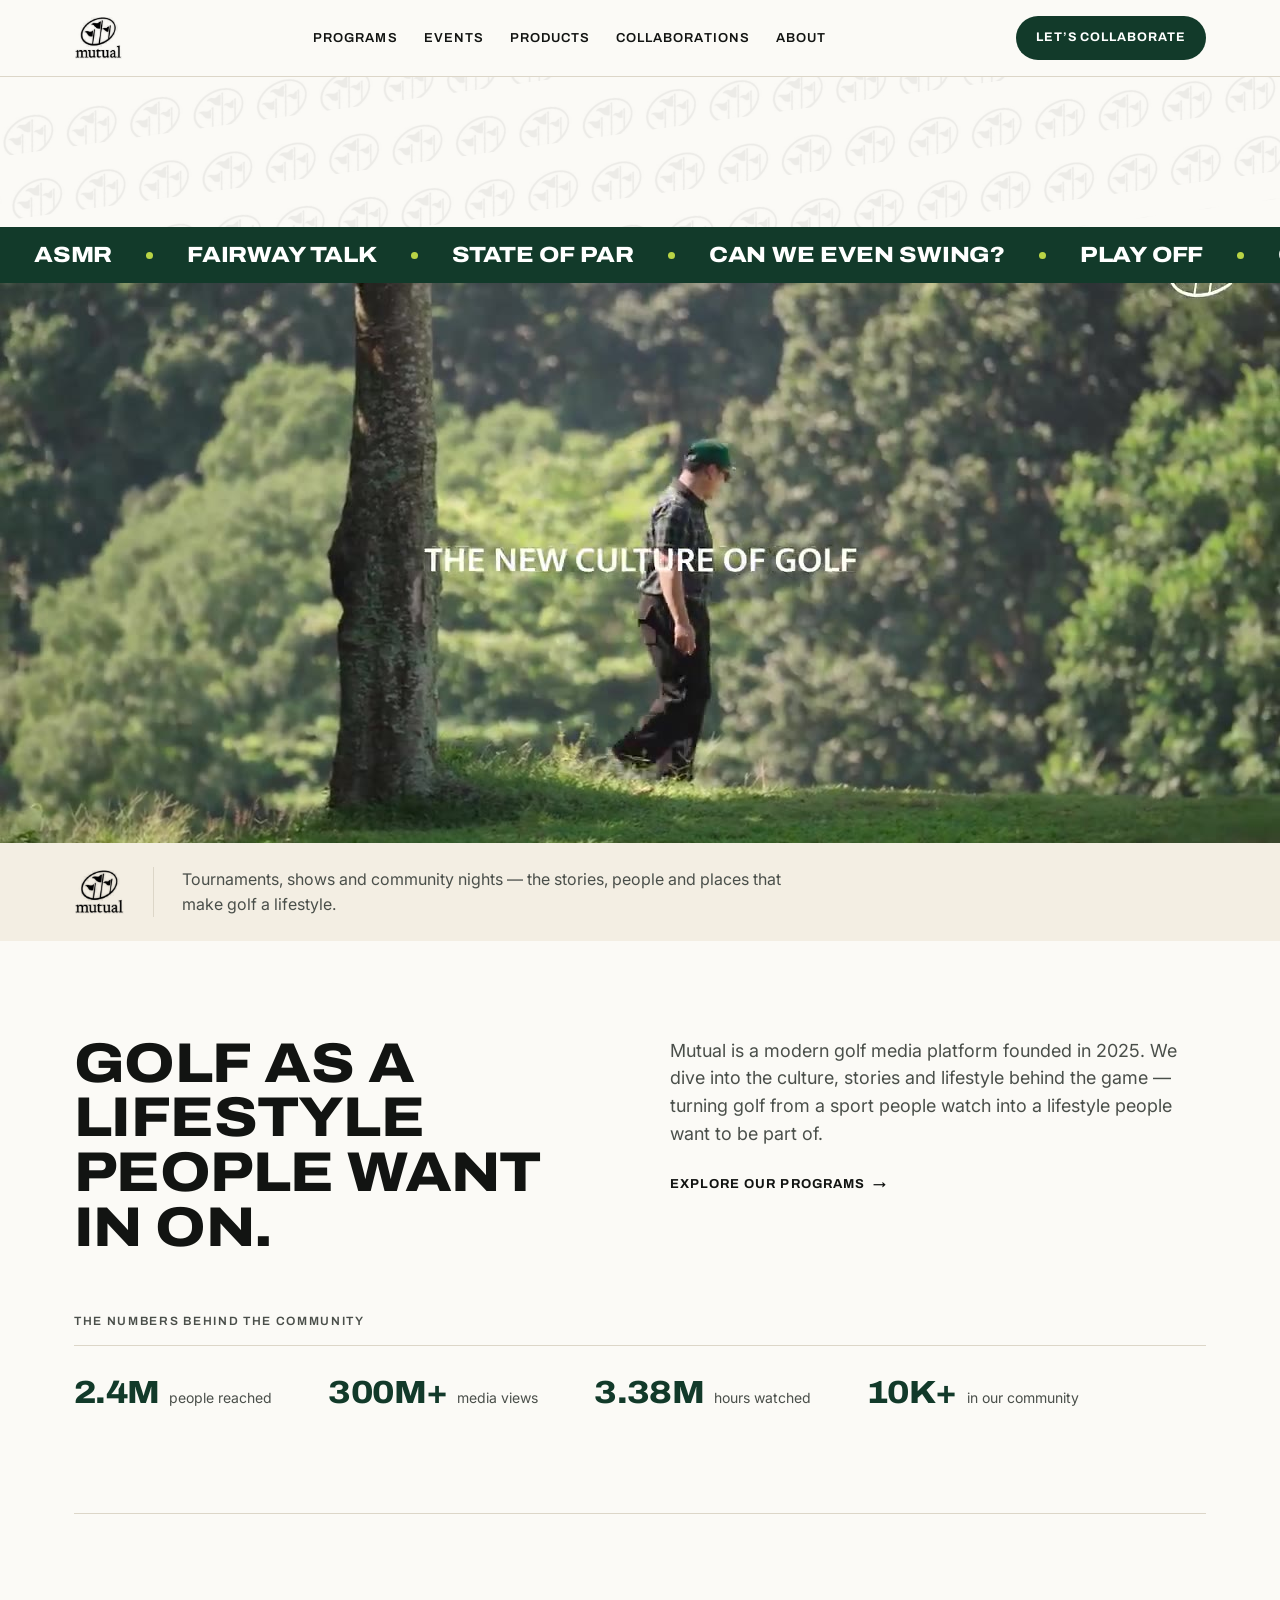
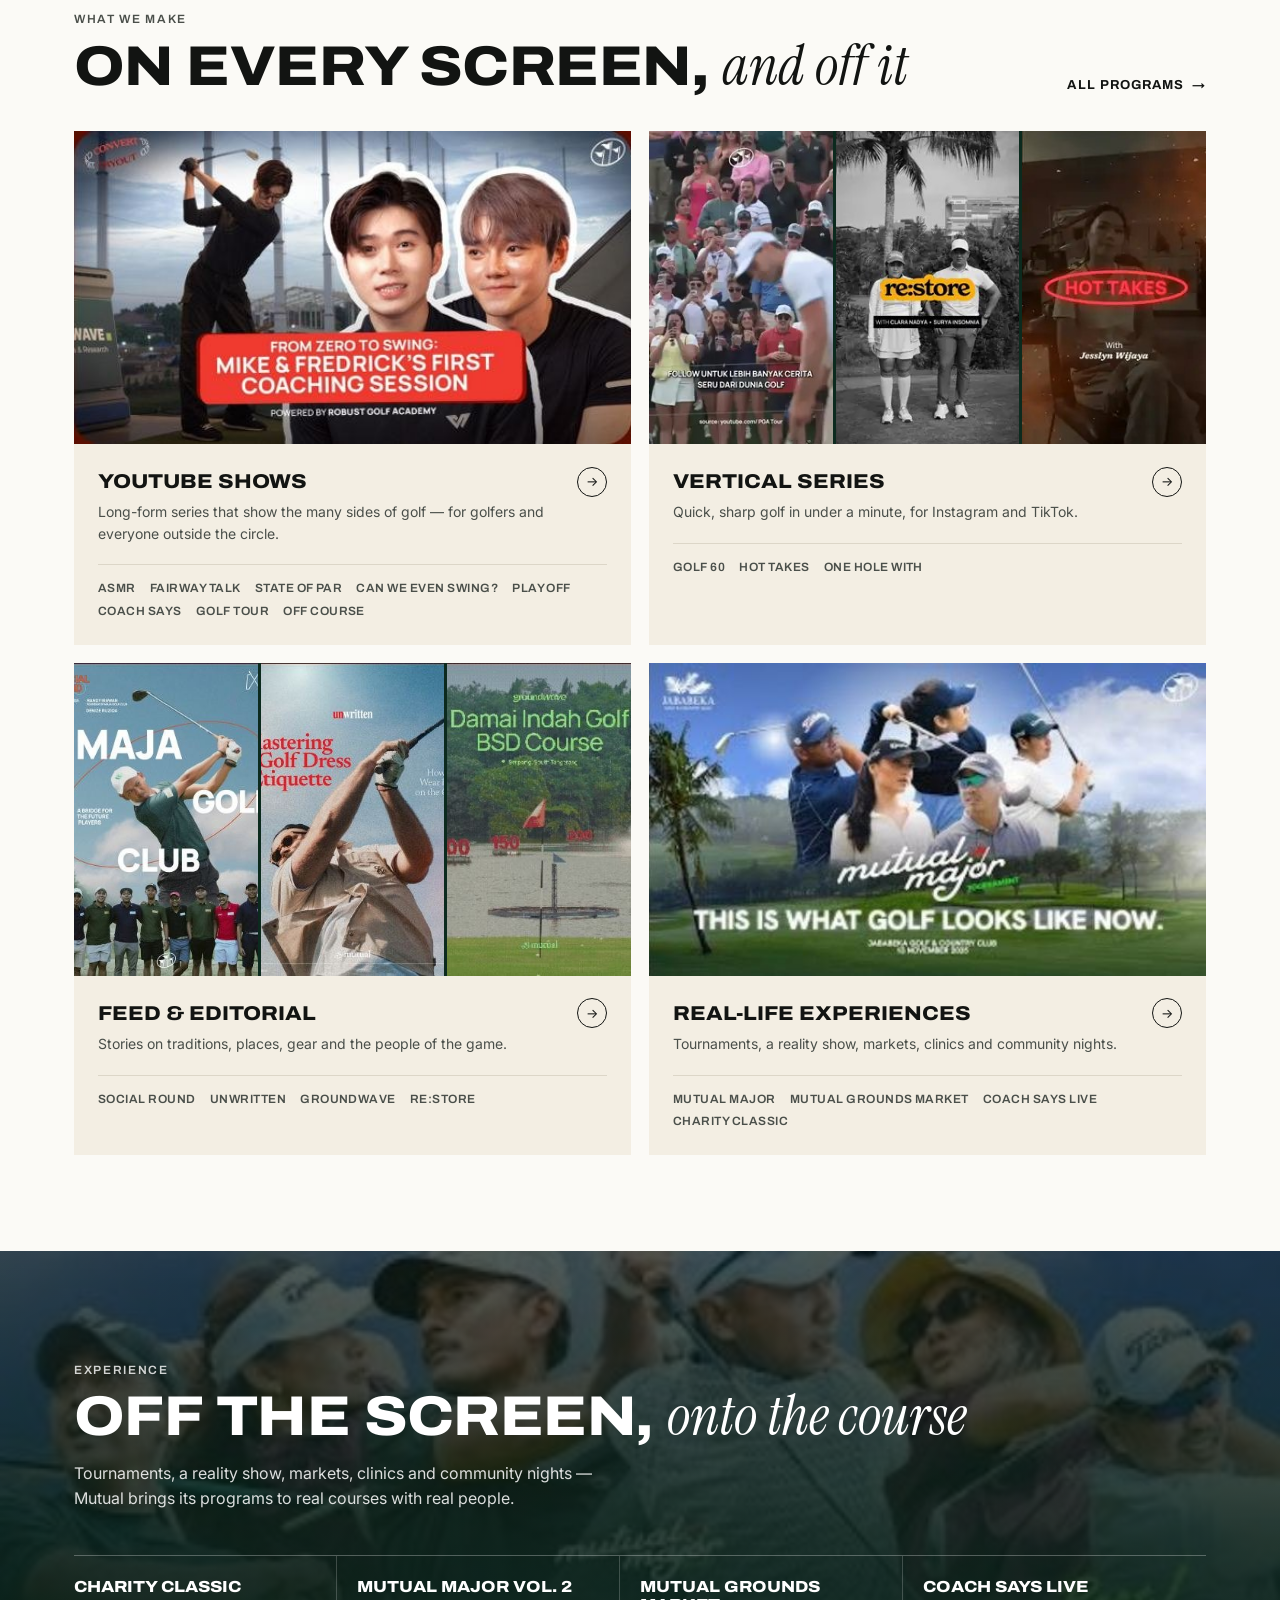
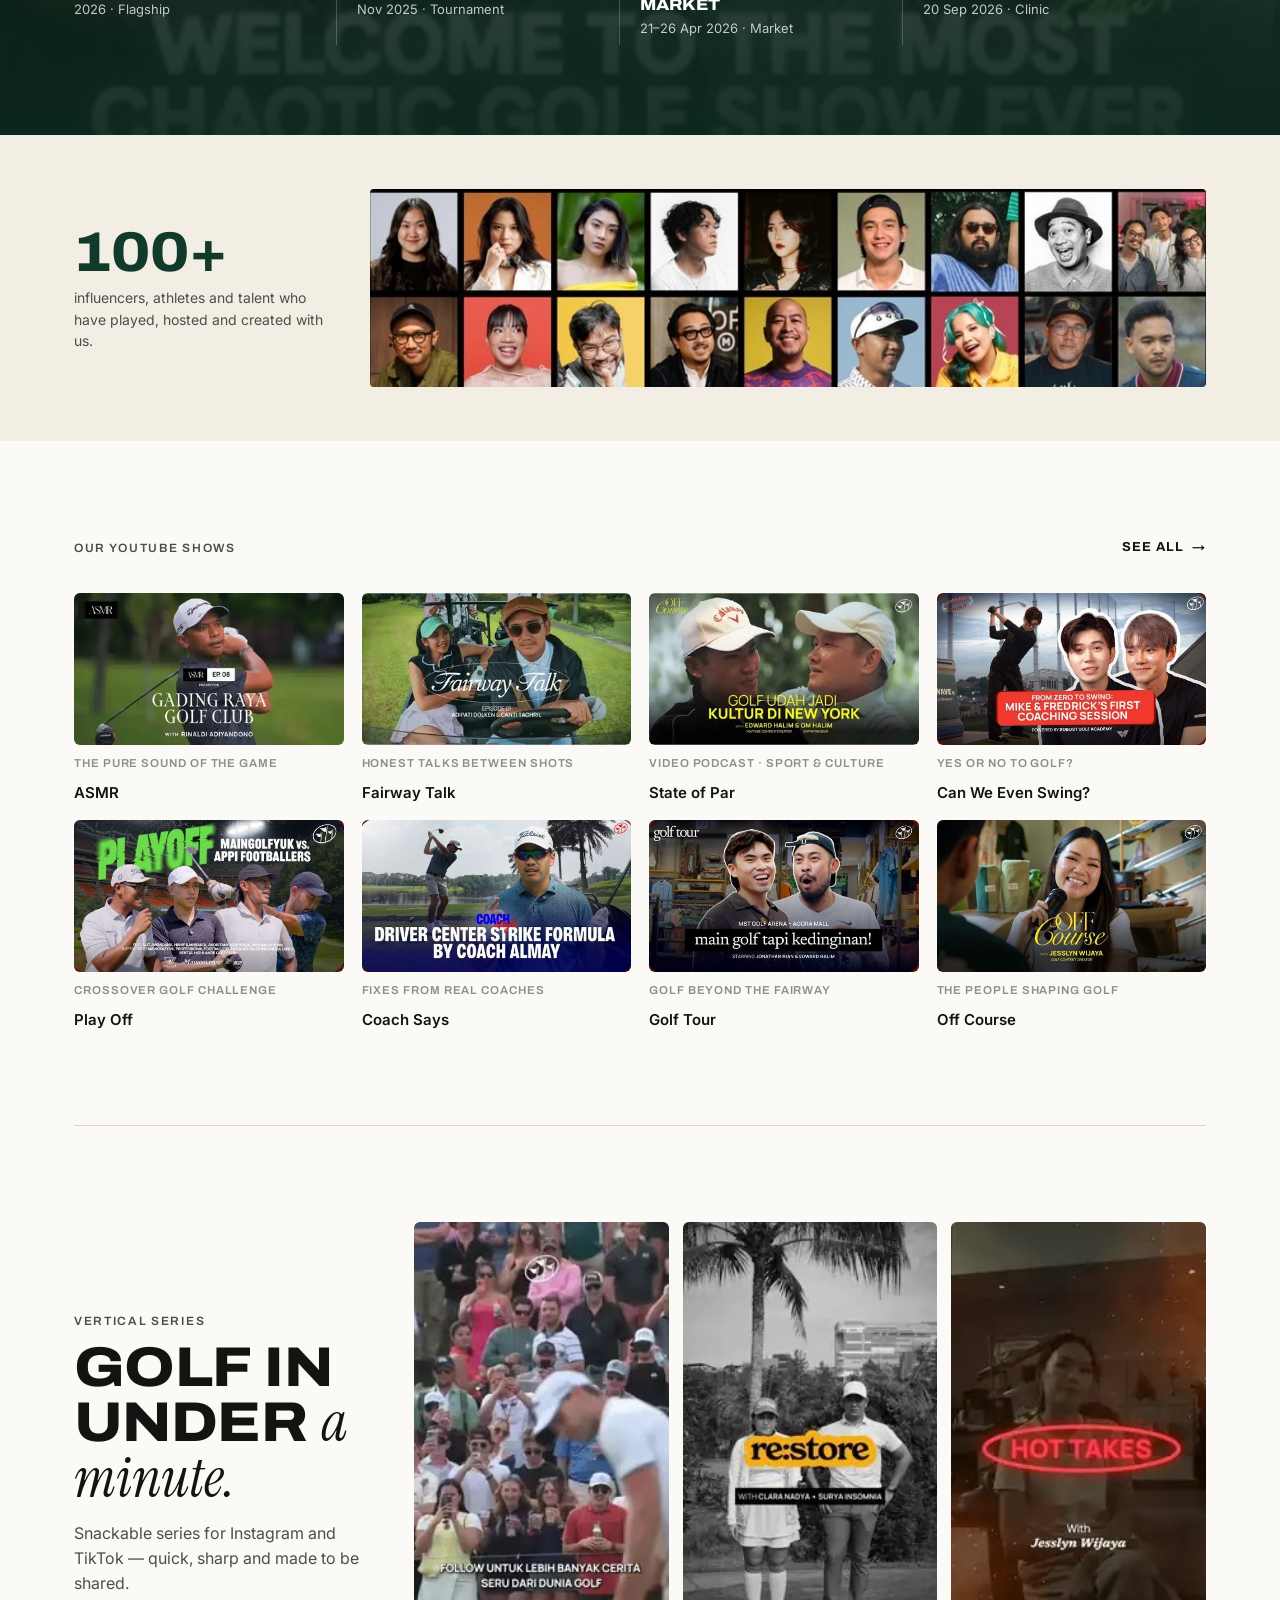
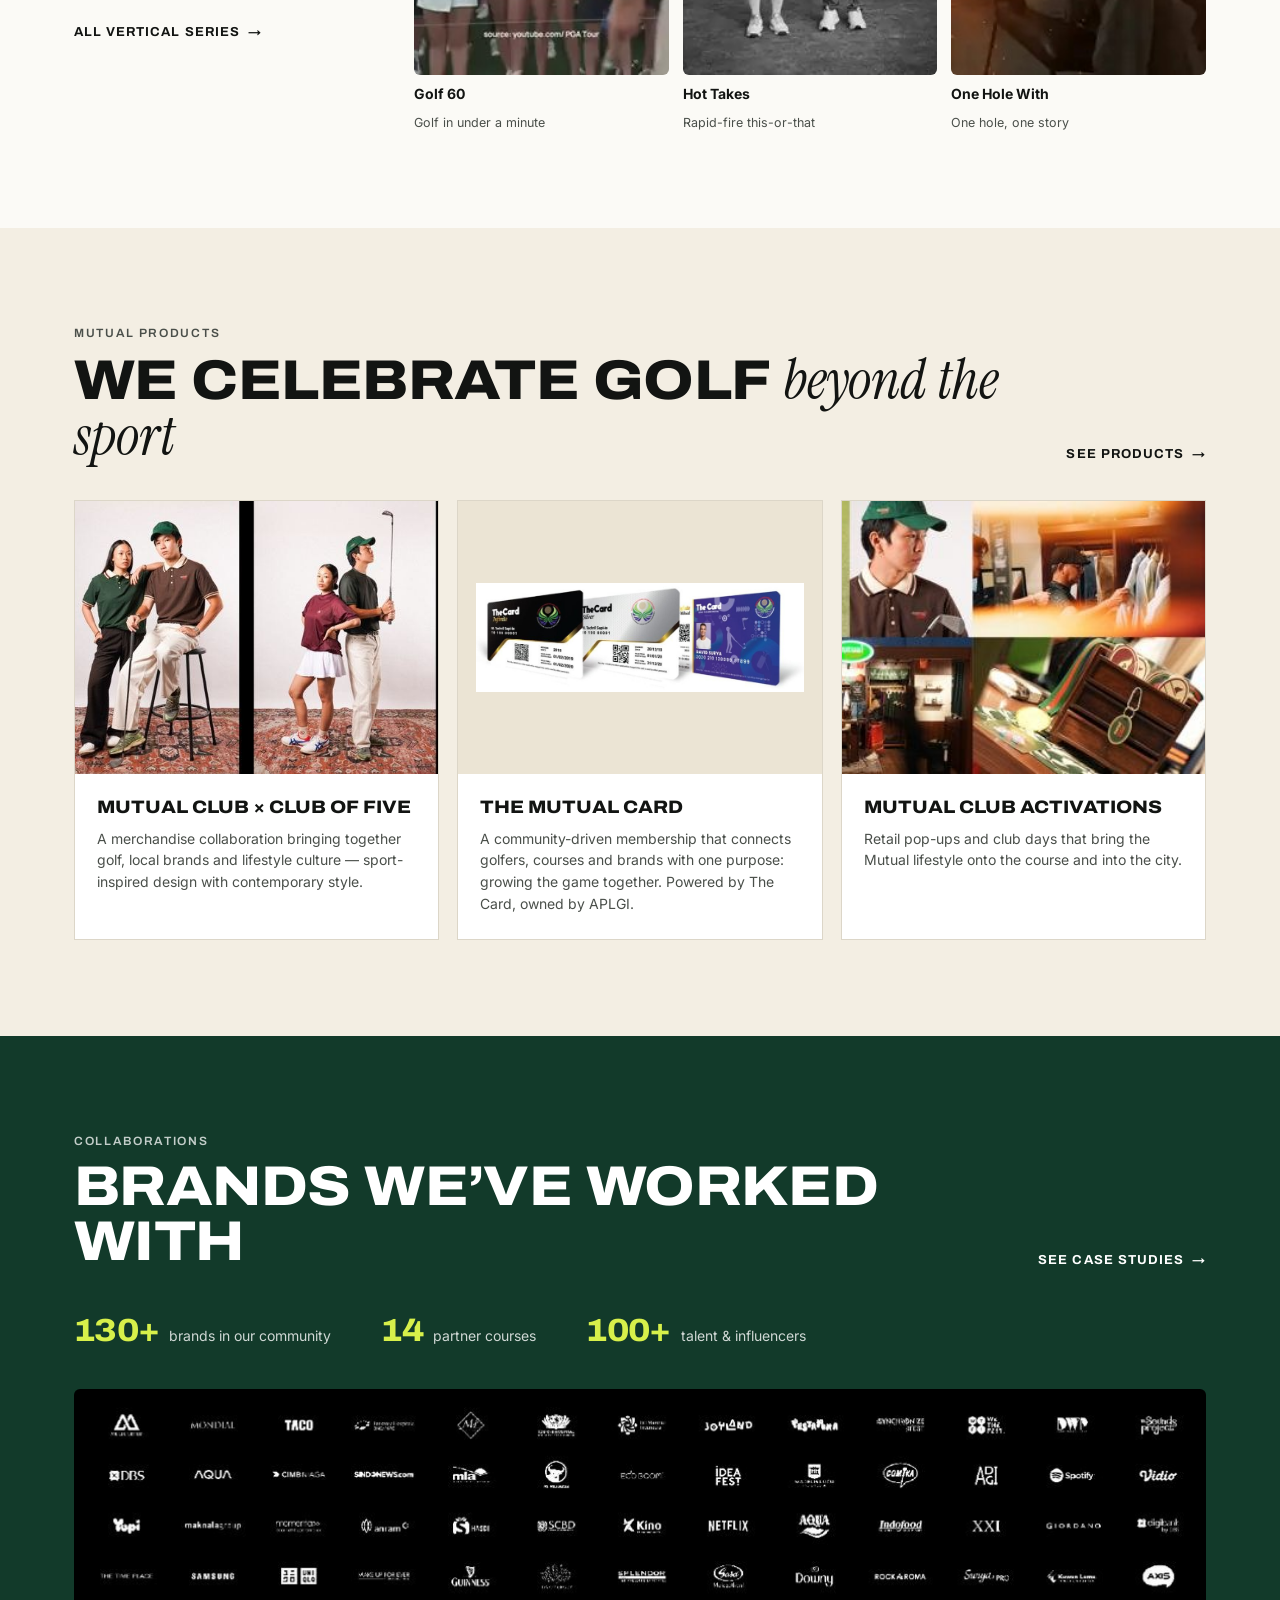
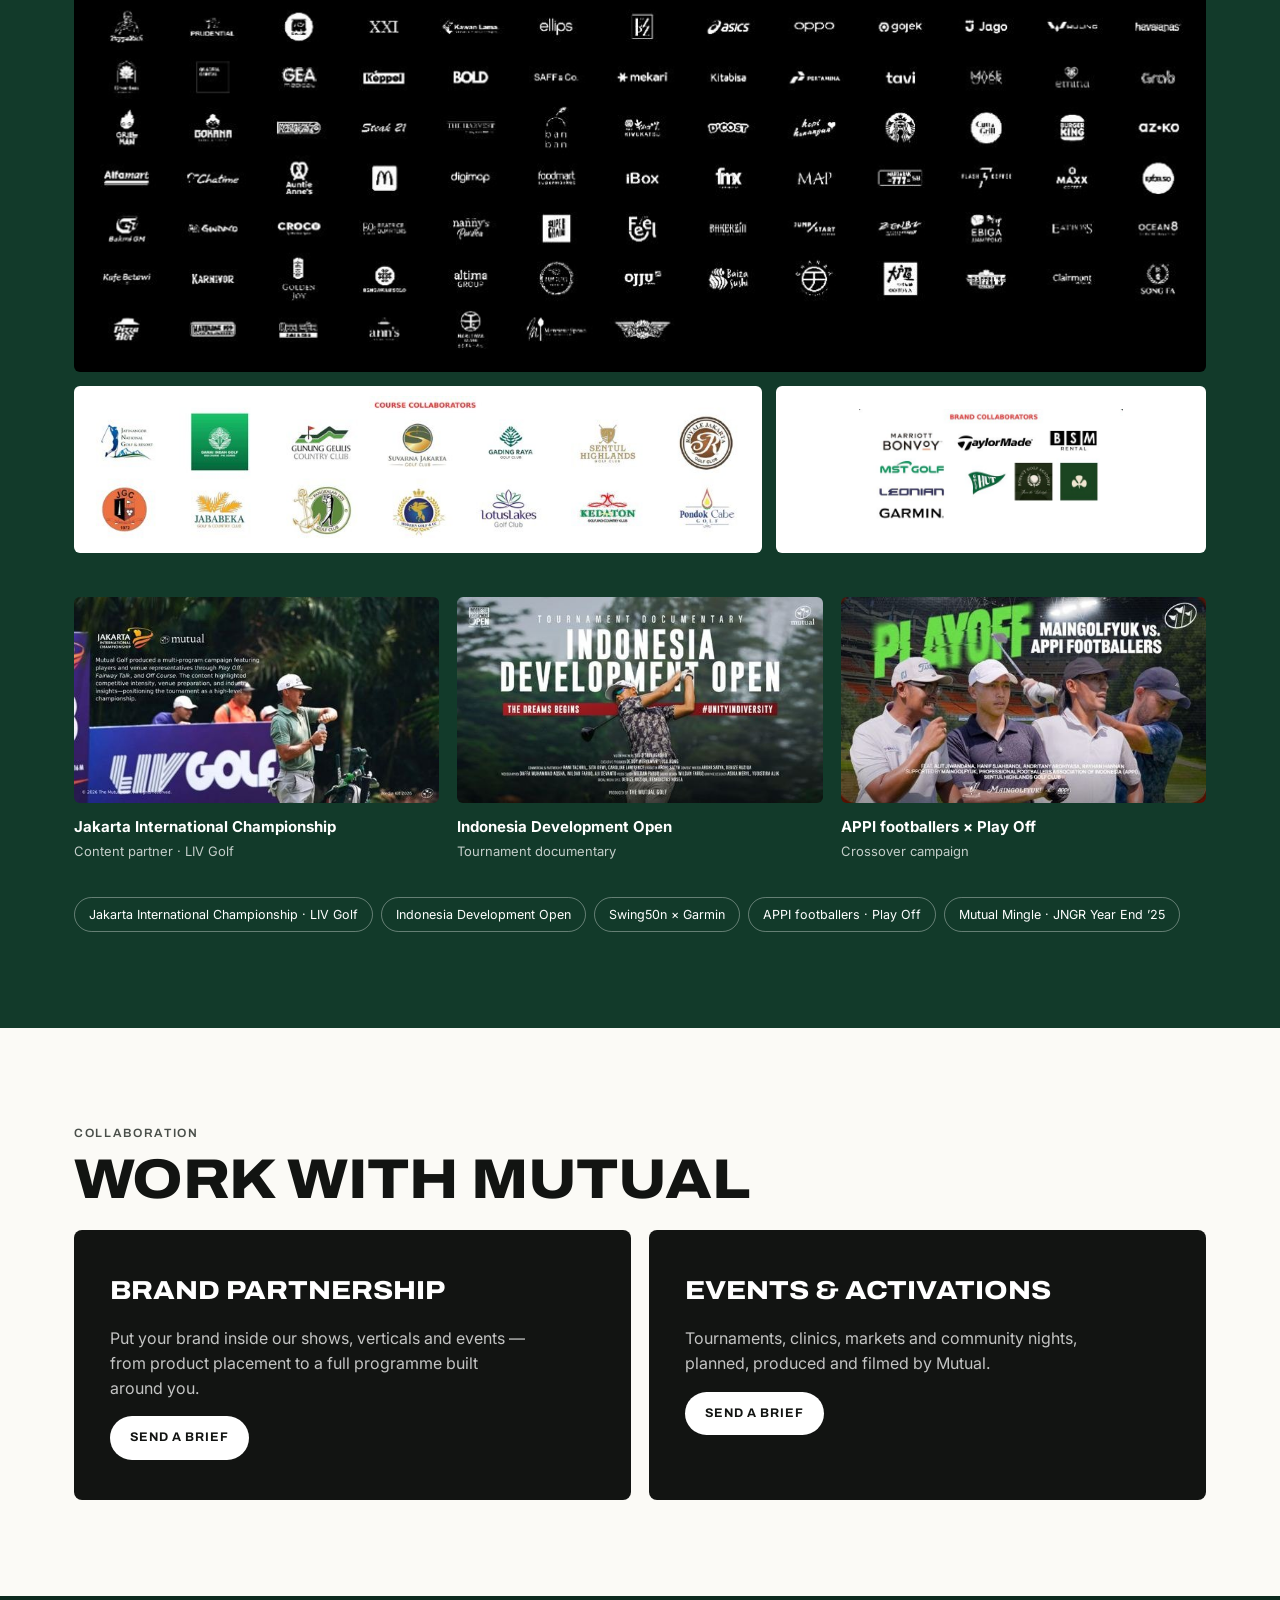
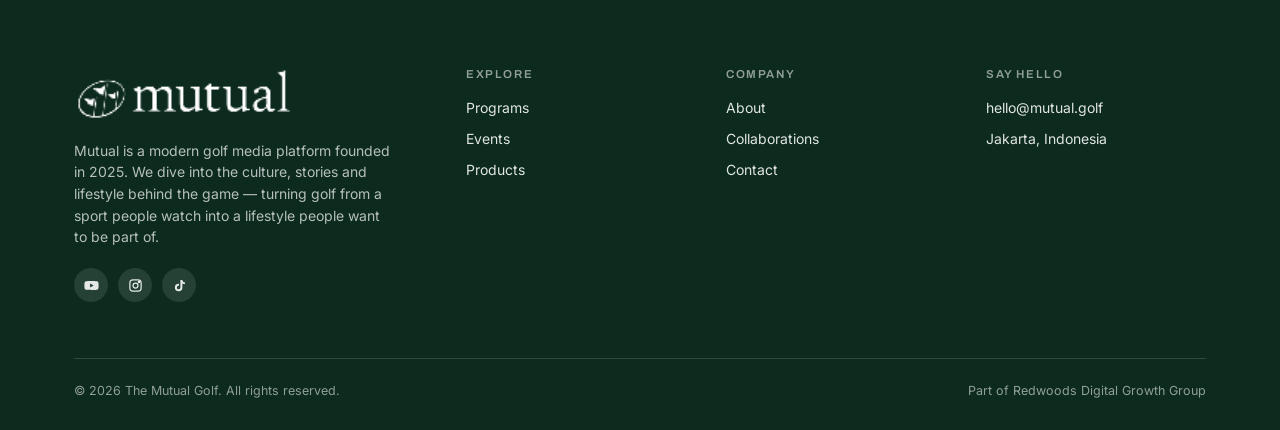
==== index.html @ 8fe35535 "Mutual website preview: home, programs, events, products, collaborations, about Maple-style layout i" ====
<!doctype html>
<html lang="en">
<head>
<meta charset="utf-8">
<meta name="viewport" content="width=device-width, initial-scale=1">
<title>Mutual — The new culture of golf</title>
<meta name="description" content="Mutual is a modern golf media platform: YouTube shows, vertical series, tournaments, community nights and golf lifestyle products.">
<meta property="og:title" content="Mutual — The new culture of golf">
<meta property="og:description" content="Mutual is a modern golf media platform: YouTube shows, vertical series, tournaments, community nights and golf lifestyle products.">
<meta property="og:image" content="/assets/video/showreel-poster.jpg">
<meta name="theme-color" content="#123a2a">
<link rel="icon" type="image/png" href="assets/logos/mark.png">
<link rel="preconnect" href="https://fonts.googleapis.com">
<link rel="preconnect" href="https://fonts.gstatic.com" crossorigin>
<link rel="stylesheet" href="https://fonts.googleapis.com/css2?family=Archivo:wdth,wght@100..125,400..900&family=Inter:wght@400;500;600&family=Instrument+Serif:ital@0;1&display=swap">
<link rel="stylesheet" href="css/style.css">
</head>
<body>
<div id="header"></div>
<main id="main"></main>
<div id="footer"></div>
<script src="js/main.js"></script>
</body>
</html>
---- css/style.css ----
/* Mutual — public site. Layout follows themaple.media; colours and type are Mutual's own. */
:root{
  --green:#123a2a; --green-2:#1b5a40; --green-ink:#0c2a1e;
  --cream:#f3eee3; --cream-2:#ebe4d4;
  --ink:#121412; --ink-2:#4a4f4a; --ink-3:#8a8f88;
  --line:#dcd6c8; --bg:#fbfaf6; --lime:#d7f04a; --red:#b3321f;
  --wrap:1180px;
  --f-head:"Archivo",system-ui,sans-serif;
  --f-body:"Inter",system-ui,sans-serif;
  --f-serif:"Instrument Serif",Georgia,serif;
}
*{box-sizing:border-box;margin:0;padding:0}
html{scroll-behavior:smooth}
body{background:var(--bg);color:var(--ink);font-family:var(--f-body);font-size:16px;line-height:1.55;-webkit-font-smoothing:antialiased;overflow-x:hidden}
img,video{display:block;max-width:100%}
a{color:inherit;text-decoration:none}
button{font:inherit;cursor:pointer;border:0;background:none;color:inherit}
.wrap{max-width:var(--wrap);margin:0 auto;padding:0 24px}
.serif{font-family:var(--f-serif);font-style:italic;font-weight:400;text-transform:none;letter-spacing:0}

/* type */
.eyebrow{font-family:var(--f-head);font-size:12px;font-weight:600;letter-spacing:.14em;text-transform:uppercase;color:var(--ink-2)}
.h-xl,.h-l,.h-m{font-family:var(--f-head);font-weight:800;font-stretch:112%;text-transform:uppercase;letter-spacing:-.01em;line-height:.98}
.h-xl{font-size:clamp(40px,6.4vw,84px)}
.h-l{font-size:clamp(32px,4.4vw,56px)}
.h-m{font-size:clamp(22px,2.4vw,30px)}
.link-arrow{white-space:nowrap;font-family:var(--f-head);font-weight:700;font-size:13px;letter-spacing:.08em;text-transform:uppercase;display:inline-flex;gap:8px;align-items:center}
.link-arrow::after{content:"→";transition:transform .2s}
.link-arrow:hover::after{transform:translateX(4px)}
.sec{padding:96px 0}
.sec-head{display:flex;justify-content:space-between;align-items:flex-end;gap:24px;margin-bottom:36px}
.sec-head .h-l{margin-top:10px}
.hair{border:0;border-top:1px solid var(--line)}

/* header */
.site-header{position:sticky;top:0;z-index:50;background:rgba(251,250,246,.92);backdrop-filter:blur(10px);-webkit-backdrop-filter:blur(10px);border-bottom:1px solid var(--line)}
.site-header .wrap{display:flex;align-items:center;gap:28px;height:76px}
.brand-logo{display:flex;align-items:center;height:44px}
.brand-logo img{height:44px;width:auto}
.nav{display:flex;gap:26px;margin:0 auto}
.nav a{font-family:var(--f-head);font-size:13px;font-weight:600;letter-spacing:.08em;text-transform:uppercase;position:relative;padding:6px 0}
.nav a::after{content:"";position:absolute;left:0;right:0;bottom:0;height:1.5px;background:var(--green);transform:scaleX(0);transform-origin:left;transition:transform .25s}
.nav a:hover::after,.nav a[aria-current=page]::after{transform:scaleX(1)}
.btn{display:inline-flex;align-items:center;gap:8px;font-family:var(--f-head);font-weight:700;font-size:12.5px;letter-spacing:.08em;text-transform:uppercase;padding:12px 20px;border-radius:999px;background:var(--green);color:#fff;transition:background .2s,transform .2s}
.btn:hover{background:var(--green-2)}
.btn.light{background:#fff;color:var(--ink)}
.btn.light:hover{background:var(--lime)}
.burger{display:none;width:40px;height:40px;position:relative;margin-left:auto}
.burger span{position:absolute;left:10px;right:10px;height:1.5px;background:var(--ink);transition:transform .3s,opacity .2s,top .3s}
.burger span:nth-child(1){top:14px}.burger span:nth-child(2){top:20px;right:16px}.burger span:nth-child(3){top:26px}
.menu-open .burger span:nth-child(1){top:20px;transform:rotate(45deg)}
.menu-open .burger span:nth-child(2){opacity:0}
.menu-open .burger span:nth-child(3){top:20px;transform:rotate(-45deg)}
.mobile-menu{position:fixed;inset:76px 0 0 0;background:var(--green);color:#fff;z-index:49;clip-path:circle(0 at calc(100% - 44px) 0);transition:clip-path .55s cubic-bezier(.7,0,.2,1);display:flex;flex-direction:column;padding:36px 24px;gap:6px}
.menu-open .mobile-menu{clip-path:circle(150% at calc(100% - 44px) 0)}
.mobile-menu a{font-family:var(--f-head);font-weight:800;font-stretch:112%;font-size:34px;text-transform:uppercase;line-height:1.25}
.mobile-menu .btn{margin-top:24px;align-self:flex-start}
.menu-open{overflow:hidden}

/* hero: drifting mark pattern + programme ticker + showreel + cream ribbon */
.pattern{height:150px;background-color:var(--bg);position:relative;overflow:hidden}
.pattern::before{content:"";position:absolute;inset:-60px;background-image:url(../assets/logos/mark.png);background-size:64px 64px;opacity:.06;animation:drift 40s linear infinite;transform:rotate(-8deg)}
@keyframes drift{to{background-position:640px 320px}}
.ticker{background:var(--green);color:#fff;overflow:hidden;white-space:nowrap;height:56px;display:flex;align-items:center}
.ticker-track{display:inline-flex;align-items:center;gap:34px;animation:tick 45s linear infinite;padding-left:34px}
.ticker-track span{font-family:var(--f-head);font-weight:800;font-stretch:115%;font-size:22px;text-transform:uppercase;letter-spacing:-.01em}
.ticker-track span:nth-child(4n+2){font-family:var(--f-serif);font-style:italic;font-weight:400;font-size:28px;text-transform:none;font-stretch:100%}
.ticker-track i{width:7px;height:7px;border-radius:50%;background:var(--lime);opacity:.85;flex:none}
@keyframes tick{to{transform:translateX(-50%)}}
.hero-media{position:relative;background:#000;aspect-ratio:16/7;overflow:hidden}
.hero-media video,.hero-media img{width:100%;height:100%;object-fit:cover}
.hero-media .hero-word{position:absolute;left:0;right:0;bottom:7%;text-align:center;color:#fff;font-family:var(--f-serif);font-style:italic;font-size:clamp(34px,6vw,92px);line-height:1;text-shadow:0 2px 30px rgba(0,0,0,.35);pointer-events:none}
.ribbon{background:var(--cream)}
.ribbon .wrap{display:flex;align-items:center;gap:28px;padding-top:24px;padding-bottom:24px}
.ribbon img{height:46px;width:auto;flex:none}
.ribbon .div{width:1px;align-self:stretch;background:var(--line);flex:none}
.ribbon p{color:var(--ink-2);max-width:620px}

/* intro + stats */
.intro .grid{display:grid;grid-template-columns:1fr 1fr;gap:60px;align-items:start}
.intro p{font-size:18px;color:var(--ink-2);margin-bottom:22px}
.stats-label{margin:56px 0 14px}
.stats{display:flex;gap:56px;flex-wrap:wrap;border-top:1px solid var(--line);padding-top:22px}
.stat{display:flex;align-items:baseline;gap:10px}
.stat b{font-family:var(--f-head);font-weight:800;font-stretch:112%;font-size:32px;color:var(--green);letter-spacing:-.02em}
.stat span{color:var(--ink-2);font-size:14px}

/* what we make — collage cards */
.cards-2{display:grid;grid-template-columns:1fr 1fr;gap:18px}
.mk{background:var(--cream);display:flex;flex-direction:column;transition:transform .3s}
.mk:hover{transform:translateY(-3px)}
.mk-img{aspect-ratio:16/9;display:flex;gap:3px;overflow:hidden;background:var(--green-ink)}
.mk-img img{flex:1;min-width:0;height:100%;object-fit:cover}
.mk-body{padding:22px 24px 24px;display:flex;flex-direction:column;gap:4px;flex:1}
.mk-top{display:flex;justify-content:space-between;align-items:center;gap:16px}
.mk-top h3{font-family:var(--f-head);font-weight:800;font-stretch:112%;font-size:20px;text-transform:uppercase}
.circle{width:30px;height:30px;border:1px solid var(--ink);border-radius:50%;display:grid;place-items:center;font-size:13px;flex:none;transition:background .2s,color .2s}
.mk:hover .circle{background:var(--ink);color:#fff}
.mk p{color:var(--ink-2);font-size:14px}
.mk-names{margin-top:16px;padding-top:14px;border-top:1px solid var(--line);font-size:12px;color:var(--ink-2);display:flex;flex-wrap:wrap;gap:4px 14px;font-family:var(--f-head);font-weight:600;letter-spacing:.04em;text-transform:uppercase}

/* experience band */
.exp{position:relative;color:#fff;background:#000;overflow:hidden}
.exp-bg{position:absolute;inset:0;width:100%;height:100%;object-fit:cover;opacity:.42}
.exp::after{content:"";position:absolute;inset:0;background:linear-gradient(180deg,rgba(12,42,30,.25),rgba(12,42,30,.85))}
.exp .wrap{position:relative;z-index:1;padding-top:110px;padding-bottom:90px}
.exp .eyebrow{color:rgba(255,255,255,.8)}
.exp .h-l{margin:10px 0 16px}
.exp p.lead{max-width:560px;color:rgba(255,255,255,.85)}
.exp-cols{display:grid;grid-template-columns:repeat(4,1fr);margin-top:44px;border-top:1px solid rgba(255,255,255,.28)}
.exp-cols a{padding:22px 20px 6px 0;border-right:1px solid rgba(255,255,255,.2);margin-right:20px}
.exp-cols a:last-child{border-right:0}
.exp-cols b{display:block;font-family:var(--f-head);font-weight:800;font-stretch:112%;text-transform:uppercase;font-size:16px;line-height:1.15}
.exp-cols span{font-size:13px;color:rgba(255,255,255,.75)}

/* talent strip */
.talent{background:var(--cream);padding:54px 0}
.talent .wrap{display:grid;grid-template-columns:260px 1fr;gap:36px;align-items:center}
.talent b{font-family:var(--f-head);font-weight:800;font-stretch:112%;font-size:56px;color:var(--green);line-height:1}
.talent p{color:var(--ink-2);font-size:14px;margin-top:6px}
.talent img{width:100%;border-radius:4px}

/* video shelf */
.shelf{display:grid;grid-template-columns:repeat(4,1fr);gap:18px}
.vid{display:flex;flex-direction:column;gap:10px}
.vid .thumb{aspect-ratio:16/9;overflow:hidden;border-radius:6px;background:#ddd}
.vid .thumb img{width:100%;height:100%;object-fit:cover;transition:transform .5s}
.vid:hover .thumb img{transform:scale(1.04)}
.vid small{font-size:11.5px;color:var(--ink-3);letter-spacing:.08em;text-transform:uppercase;font-family:var(--f-head);font-weight:600}
.vid h4{font-size:15px;font-weight:600;line-height:1.3}

/* verticals row (reels-like) */
.reels .wrap{display:grid;grid-template-columns:300px 1fr;gap:40px;align-items:center}
.reels .h-l{margin:10px 0 14px}
.reels p{color:var(--ink-2);margin-bottom:22px}
.reel-row{display:grid;grid-template-columns:repeat(3,1fr);gap:14px}
.reel{display:flex;flex-direction:column;gap:8px}
.reel .r-img{aspect-ratio:9/16;overflow:hidden;border-radius:6px;background:#000}
.reel .r-img img{width:100%;height:100%;object-fit:cover}
.reel b{font-size:14px}
.reel span{font-size:12.5px;color:var(--ink-2)}

/* products */
.prod-grid{display:grid;grid-template-columns:repeat(3,1fr);gap:18px}
.prod{display:flex;flex-direction:column;background:#fff;border:1px solid var(--line)}
.prod .p-img{aspect-ratio:4/3;overflow:hidden;background:var(--cream-2)}
.prod .p-img img{width:100%;height:100%;object-fit:cover}
.prod .p-img.contain img{object-fit:contain;padding:18px}
.prod div.p-body{padding:20px 22px 24px}
.prod h3{font-family:var(--f-head);font-weight:800;font-stretch:112%;text-transform:uppercase;font-size:18px;margin-bottom:6px}
.prod p{font-size:14px;color:var(--ink-2)}

/* collaborations band */
.collab{background:var(--green);color:#fff}
.collab .eyebrow{color:rgba(255,255,255,.75)}
.collab .link-arrow{color:#fff}
.collab-nums{display:flex;gap:50px;flex-wrap:wrap;margin:6px 0 34px}
.collab-nums .stat b{color:var(--lime)}
.collab-nums .stat span{color:rgba(255,255,255,.8)}
.wall{background:#000;border-radius:6px;overflow:hidden;padding:10px}
.wall img{width:100%}
.logo-panels{display:grid;grid-template-columns:1.6fr 1fr;gap:14px;margin-top:14px}
.logo-panels .lp{background:#fff;border-radius:6px;padding:10px;display:flex;align-items:center;justify-content:center}
.logo-panels .lp.stack{flex-direction:column;gap:8px;padding:8px}
.logo-panels img{max-height:200px;width:auto}
.cases{display:grid;grid-template-columns:repeat(3,1fr);gap:18px;margin-top:44px}
.case .c-img{aspect-ratio:16/9;overflow:hidden;border-radius:6px}
.case .c-img img{width:100%;height:100%;object-fit:cover}
.case b{display:block;margin-top:12px;font-size:15px}
.case span{font-size:13px;color:rgba(255,255,255,.75)}
.chips{display:flex;flex-wrap:wrap;gap:8px;margin-top:34px}
.chips span{border:1px solid rgba(255,255,255,.35);border-radius:999px;padding:7px 14px;font-size:12.5px}

/* work with */
.work-grid{display:grid;grid-template-columns:1fr 1fr;gap:18px;margin-top:22px}
.work{background:var(--ink);color:#fff;border-radius:8px;padding:40px 36px;display:flex;flex-direction:column;gap:16px;align-items:flex-start}
.work h3{font-family:var(--f-head);font-weight:800;font-stretch:112%;text-transform:uppercase;font-size:26px}
.work p{color:rgba(255,255,255,.75);max-width:420px}

/* footer */
.site-footer{background:var(--green-ink);color:#fff;padding:70px 0 30px}
.foot-grid{display:grid;grid-template-columns:1.6fr repeat(3,1fr);gap:40px}
.foot-grid img{height:56px;width:auto;margin-bottom:18px}
.foot-grid p{color:rgba(255,255,255,.7);font-size:14px;max-width:320px}
.foot-grid h5{font-family:var(--f-head);font-size:11.5px;letter-spacing:.14em;text-transform:uppercase;color:rgba(255,255,255,.55);margin-bottom:14px;font-weight:600}
.foot-grid a{display:block;font-size:14px;margin-bottom:9px;color:rgba(255,255,255,.88)}
.foot-grid a:hover{color:var(--lime)}
.socials{display:flex;gap:10px;margin-top:20px}
.socials a{width:34px;height:34px;border-radius:50%;background:rgba(255,255,255,.1);display:grid;place-items:center;margin:0}
.socials svg{width:15px;height:15px}
.foot-bottom{display:flex;justify-content:space-between;gap:20px;flex-wrap:wrap;margin-top:56px;padding-top:22px;border-top:1px solid rgba(255,255,255,.14);font-size:12.5px;color:rgba(255,255,255,.55)}

/* inner pages */
.page-hero{padding:90px 0 50px;border-bottom:1px solid var(--line)}
.page-hero .h-xl{margin:12px 0 18px}
.page-hero p{max-width:640px;color:var(--ink-2);font-size:18px}
.tabs{display:flex;gap:22px;flex-wrap:wrap;margin-top:34px}
.tabs a{font-family:var(--f-head);font-weight:600;font-size:13px;letter-spacing:.08em;text-transform:uppercase;padding-bottom:4px;border-bottom:1.5px solid transparent}
.tabs a:hover{border-color:var(--green)}
.prog-list{display:grid;grid-template-columns:repeat(2,1fr);gap:34px 22px}
.prog{display:grid;grid-template-columns:1fr;gap:14px}
.prog .pg-img{aspect-ratio:16/9;overflow:hidden;border-radius:6px;background:#000}
.prog .pg-img img{width:100%;height:100%;object-fit:cover}
.prog.tall .pg-img{aspect-ratio:4/5}
.prog h3{font-family:var(--f-head);font-weight:800;font-stretch:112%;font-size:22px;text-transform:uppercase}
.prog .short{font-family:var(--f-serif);font-style:italic;font-size:20px;color:var(--green-2);line-height:1.1;margin:2px 0 8px}
.prog p{color:var(--ink-2);font-size:14.5px}
.prog-list.three{grid-template-columns:repeat(3,1fr)}
.prog-list.four{grid-template-columns:repeat(4,1fr)}
.ev{display:grid;grid-template-columns:1.1fr 1fr;gap:44px;align-items:center;padding:46px 0;border-top:1px solid var(--line)}
.ev:first-child{border-top:0;padding-top:0}
.ev .ev-img{overflow:hidden;border-radius:6px;background:#000}
.ev .ev-img img{width:100%;height:auto}
.ev .tag{display:inline-block;background:var(--lime);color:var(--ink);font-family:var(--f-head);font-weight:700;font-size:11px;letter-spacing:.1em;text-transform:uppercase;padding:5px 10px;border-radius:999px}
.ev h3{font-family:var(--f-head);font-weight:800;font-stretch:112%;font-size:clamp(24px,2.6vw,34px);text-transform:uppercase;line-height:1.02;margin:14px 0 6px}
.ev .meta{font-size:13px;color:var(--ink-3);letter-spacing:.06em;text-transform:uppercase;font-family:var(--f-head);font-weight:600}
.ev p{color:var(--ink-2);margin-top:14px}
.ev .ev-stats{display:flex;gap:30px;flex-wrap:wrap;margin-top:20px}
.ev .ev-stats b{display:block;font-family:var(--f-head);font-weight:800;font-stretch:112%;font-size:26px;color:var(--green)}
.ev .ev-stats span{font-size:12.5px;color:var(--ink-2)}
.eco{background:var(--green);color:#fff}
.eco .eyebrow{color:rgba(255,255,255,.75)}
.eco p.lead{color:rgba(255,255,255,.85);max-width:640px;margin-top:16px}
.eco-stats{display:flex;gap:56px;flex-wrap:wrap;margin:40px 0}
.eco-stats .stat b{color:var(--lime)}
.eco-stats .stat span{color:rgba(255,255,255,.8)}
.eco-cat{border-top:1px solid rgba(255,255,255,.2);padding:26px 0}
.eco-cat h4{font-family:var(--f-head);font-size:12px;letter-spacing:.14em;text-transform:uppercase;color:rgba(255,255,255,.65);margin-bottom:18px;font-weight:600}
.eco-logos{display:flex;flex-wrap:wrap;gap:22px 34px;align-items:center}
.eco-logos img{height:30px;width:auto;opacity:.92}
.facts{display:grid;grid-template-columns:repeat(4,1fr);gap:22px;border-top:1px solid var(--line);padding-top:26px}
.facts small{display:block;font-family:var(--f-head);font-size:11px;letter-spacing:.14em;text-transform:uppercase;color:var(--ink-3);font-weight:600;margin-bottom:4px}
.facts b{font-size:16px;font-weight:600}
.contact-form{display:grid;grid-template-columns:1fr 1fr;gap:14px;margin-top:26px}
.contact-form label{display:flex;flex-direction:column;gap:6px;font-size:12px;font-family:var(--f-head);font-weight:600;letter-spacing:.1em;text-transform:uppercase;color:var(--ink-2)}
.contact-form .full{grid-column:1/-1}
.contact-form input,.contact-form select,.contact-form textarea{font:inherit;font-size:15px;text-transform:none;letter-spacing:0;color:var(--ink);background:#fff;border:1px solid var(--line);border-radius:6px;padding:12px 14px;outline:none}
.contact-form input:focus,.contact-form textarea:focus,.contact-form select:focus{border-color:var(--green)}
.contact-form textarea{min-height:120px;resize:vertical}

/* reveal */
.rv{opacity:0;transform:translateY(16px);transition:opacity .7s ease,transform .7s ease}
.rv.in{opacity:1;transform:none}
@media (prefers-reduced-motion:reduce){.rv{opacity:1;transform:none;transition:none}.ticker-track,.pattern::before{animation:none}}

/* responsive */
@media (max-width:1020px){
  .nav,.site-header .btn{display:none}
  .burger{display:block}
  .shelf{grid-template-columns:repeat(2,1fr)}
  .exp-cols{grid-template-columns:repeat(2,1fr)}
  .exp-cols a:nth-child(2){border-right:0}
  .prog-list.four{grid-template-columns:repeat(2,1fr)}
  .foot-grid{grid-template-columns:1fr 1fr}
  .foot-grid>div:first-child{grid-column:1/-1}
}
@media (max-width:760px){
  .wrap{padding:0 16px}
  .sec{padding:64px 0}
  .site-header .wrap{height:64px}
  .brand-logo,.brand-logo img{height:36px}
  .mobile-menu{inset:64px 0 0 0}
  .pattern{height:70px}
  .ticker{height:46px}.ticker-track span{font-size:17px}.ticker-track span:nth-child(4n+2){font-size:22px}
  .hero-media{aspect-ratio:4/5}
  .ribbon .wrap{flex-direction:column;align-items:flex-start;gap:12px}
  .ribbon .div{display:none}
  .intro .grid,.cards-2,.work-grid,.reels .wrap,.talent .wrap,.ev{grid-template-columns:1fr}
  .intro .grid{gap:20px}
  .stats{display:grid;grid-template-columns:1fr 1fr;gap:18px 16px}
  .stat{flex-direction:column;gap:2px}
  .collab-nums,.eco-stats{display:grid;grid-template-columns:1fr 1fr;gap:18px 16px}
  .stat b{font-size:26px}
  .sec-head{flex-direction:column;align-items:flex-start;gap:12px}
  .exp-cols{grid-template-columns:1fr}
  .exp-cols a{border-right:0;border-bottom:1px solid rgba(255,255,255,.2);margin-right:0;padding:16px 0}
  .shelf{grid-template-columns:1fr 1fr;gap:16px 12px}
  .reel-row{gap:8px}
  .prod-grid,.cases,.prog-list,.prog-list.three,.prog-list.four{grid-template-columns:1fr}
  .logo-panels{grid-template-columns:1fr}
  .work{padding:30px 24px}
  .talent b{font-size:44px}
  .facts{grid-template-columns:1fr 1fr}
  .contact-form{grid-template-columns:1fr}
  .ev{gap:22px;padding:34px 0}
  .page-hero{padding:56px 0 36px}
}
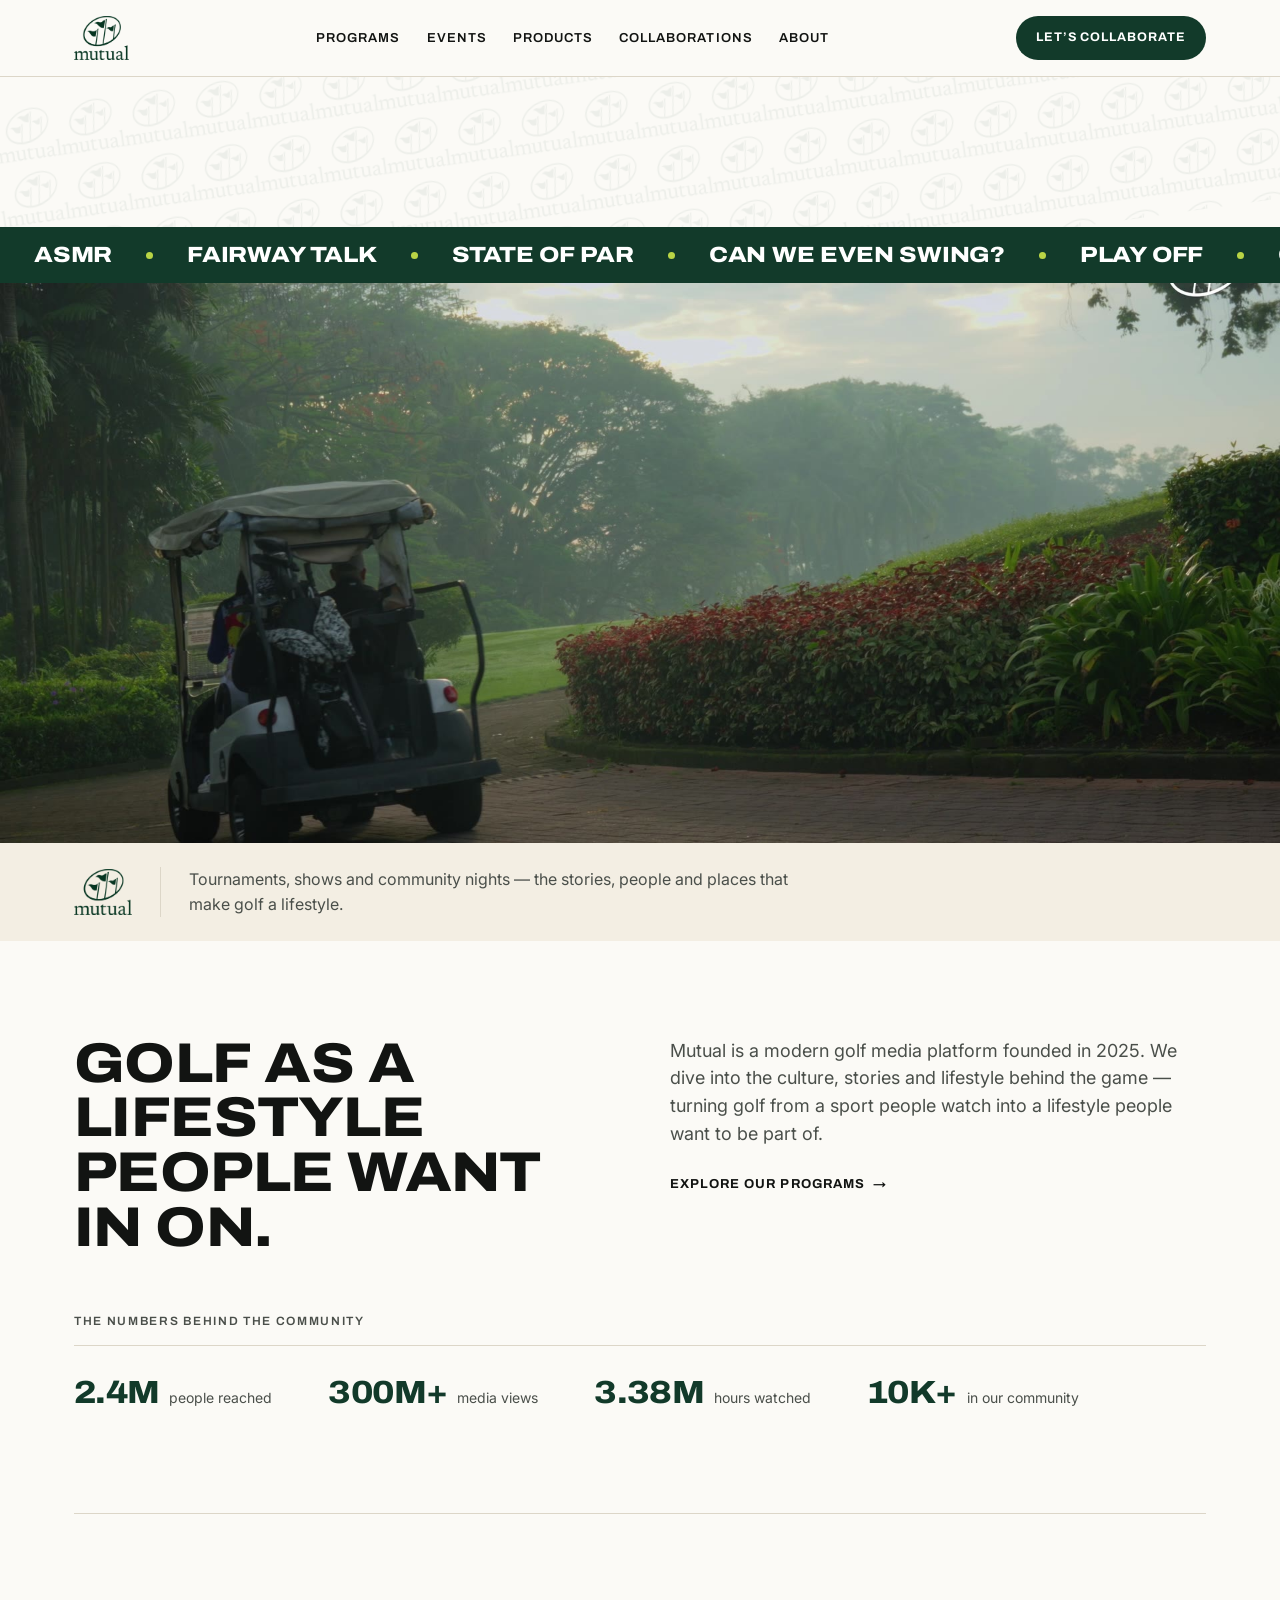
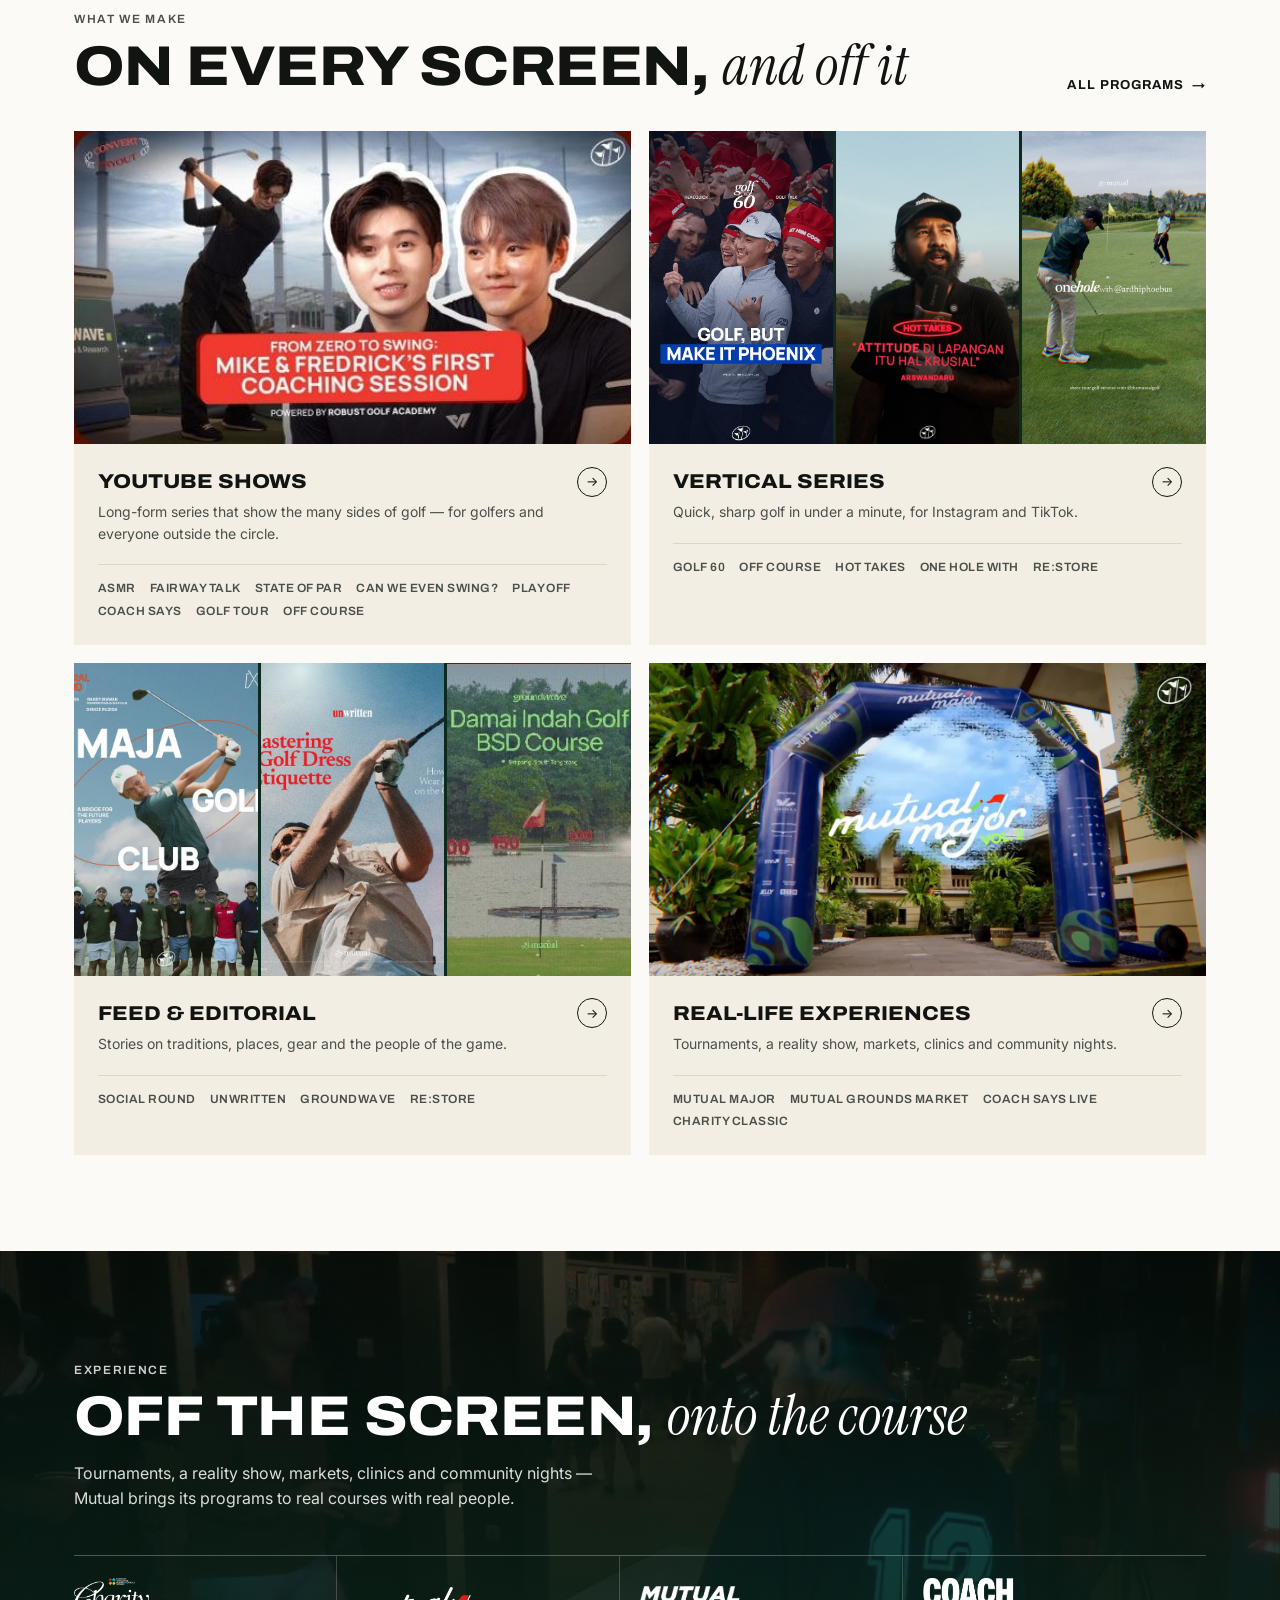
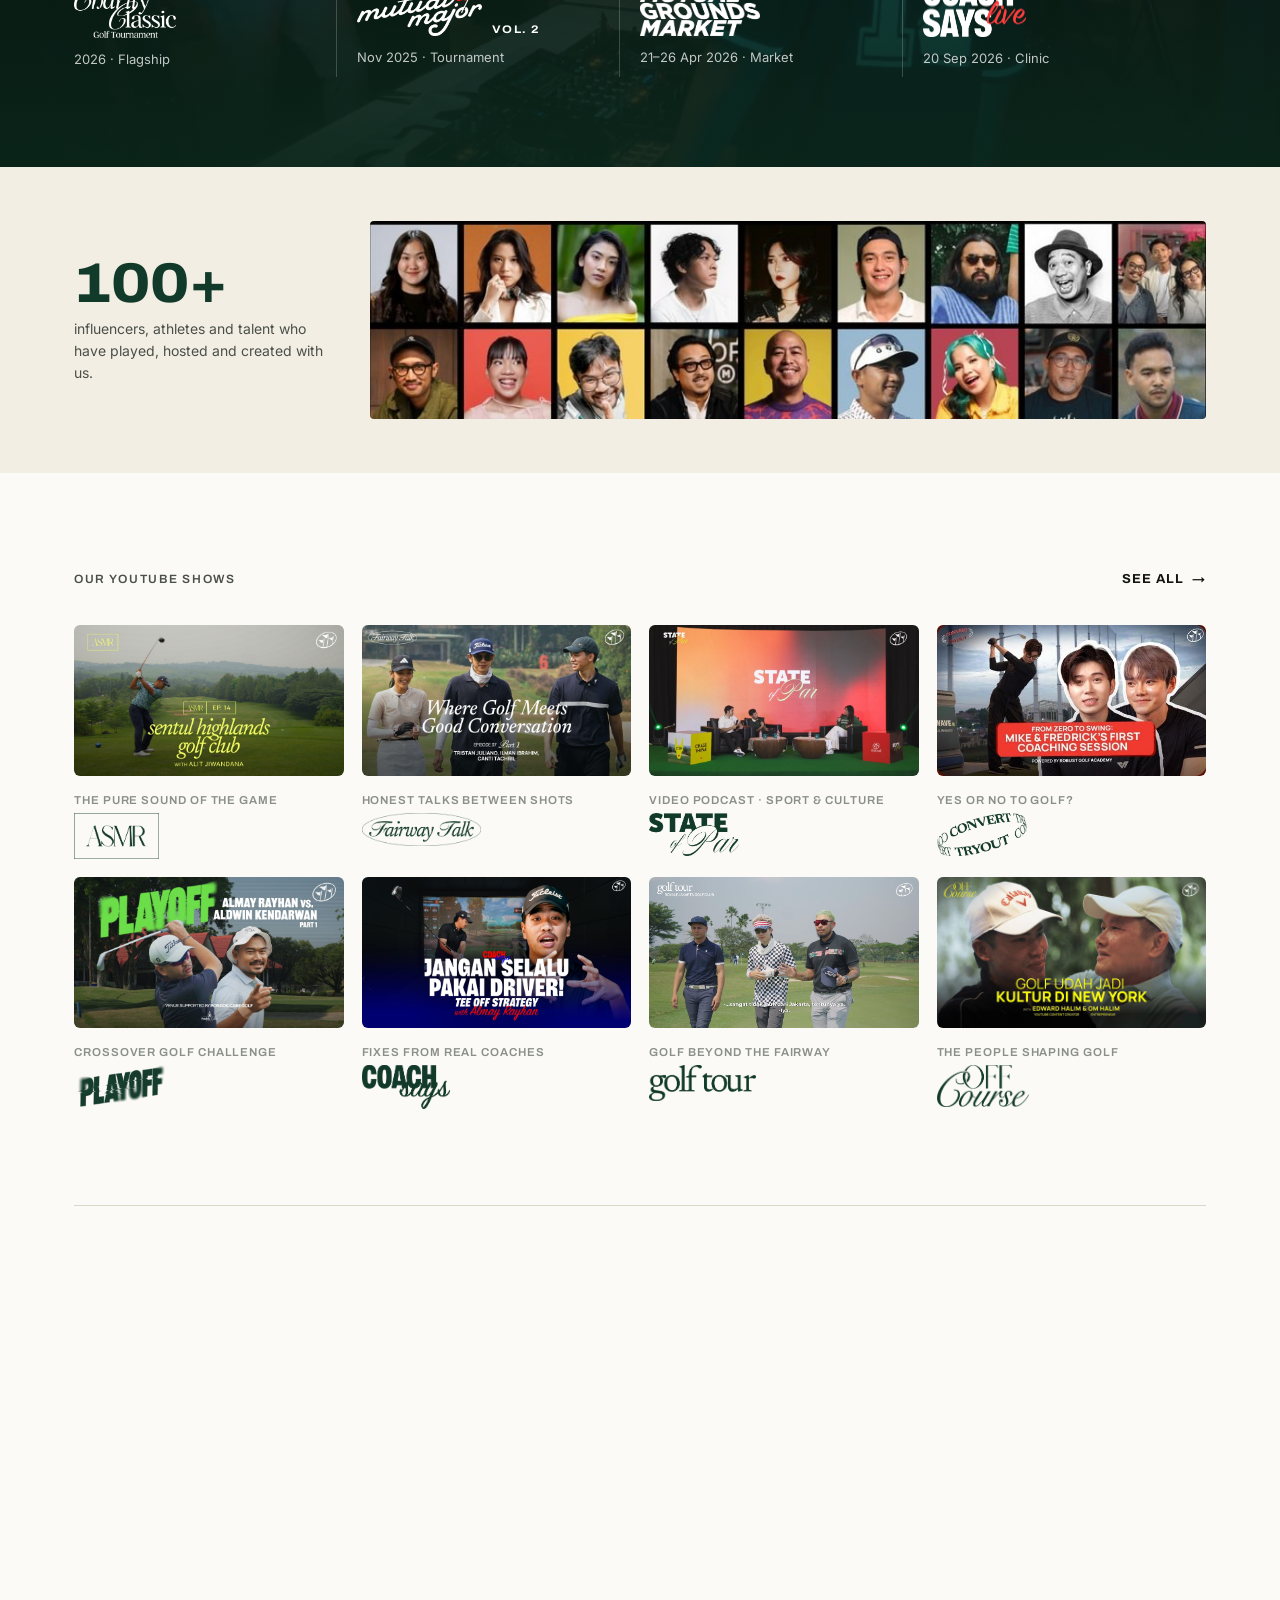
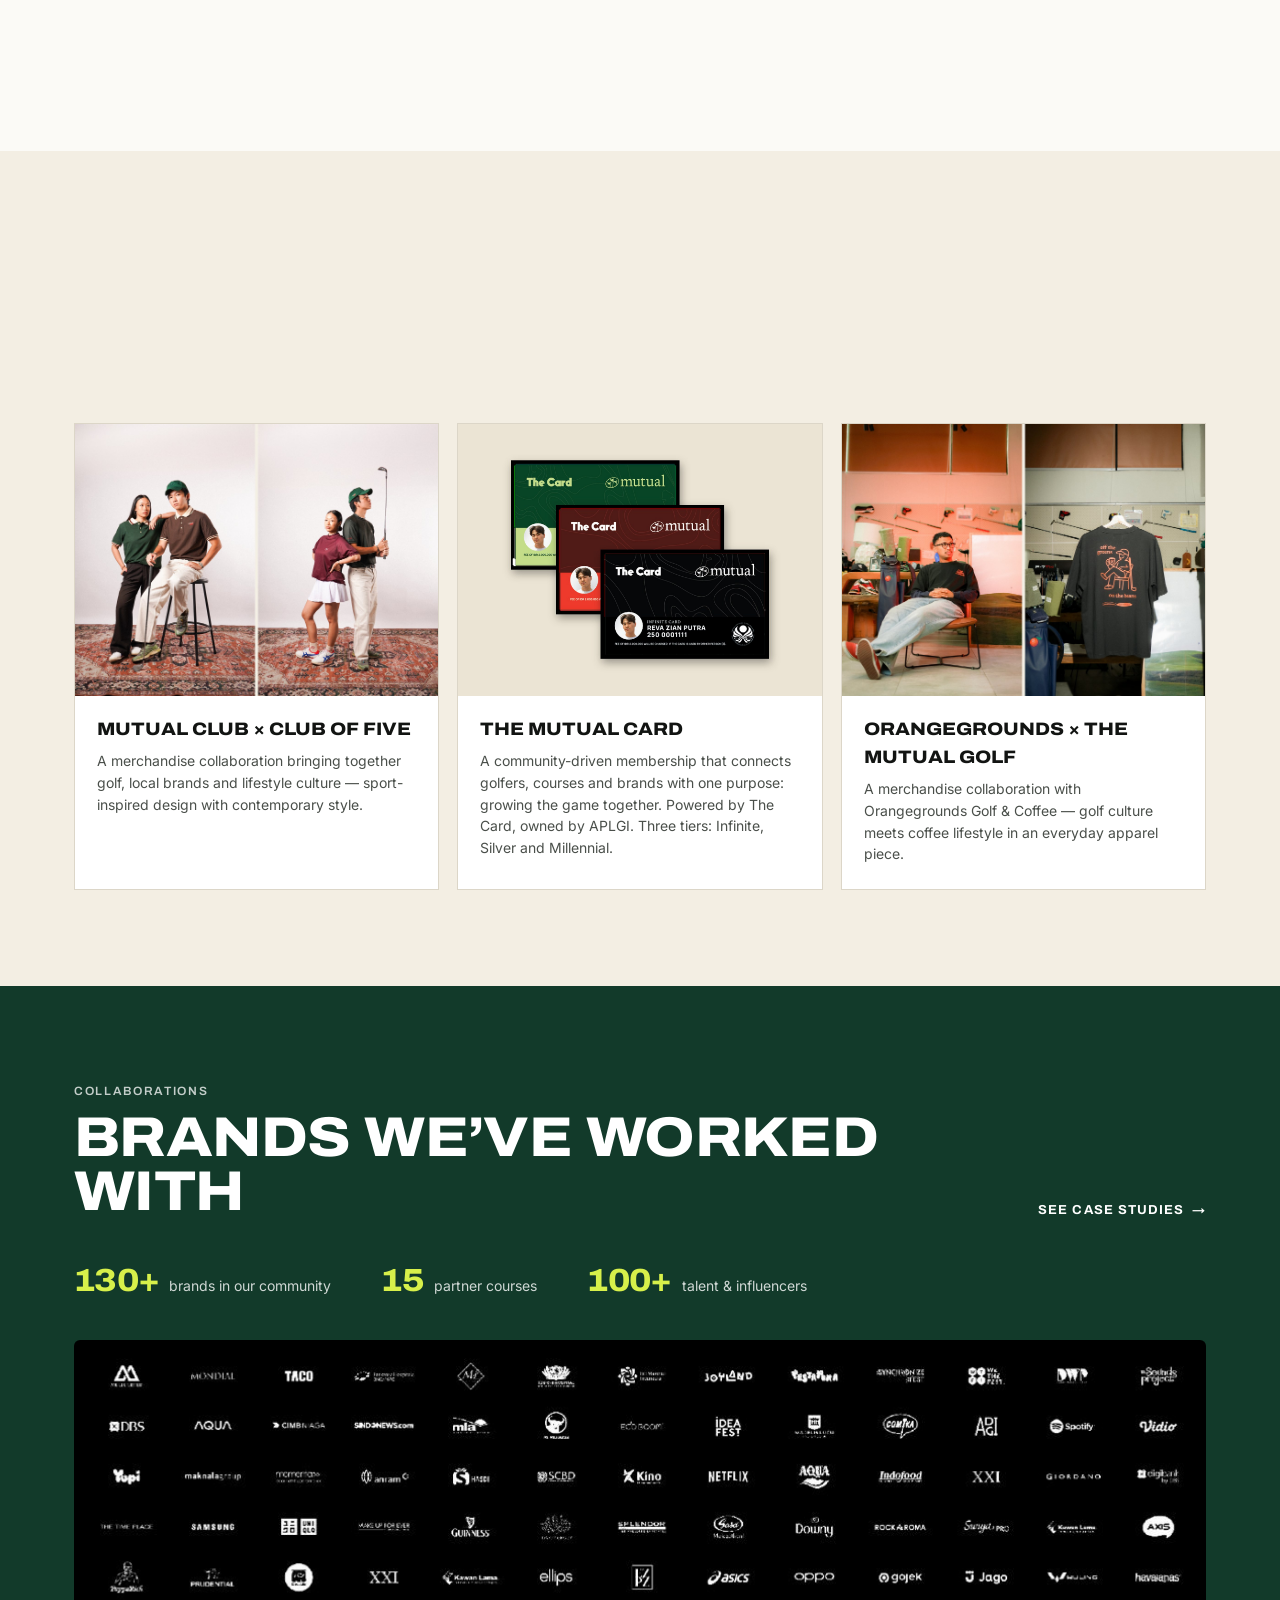
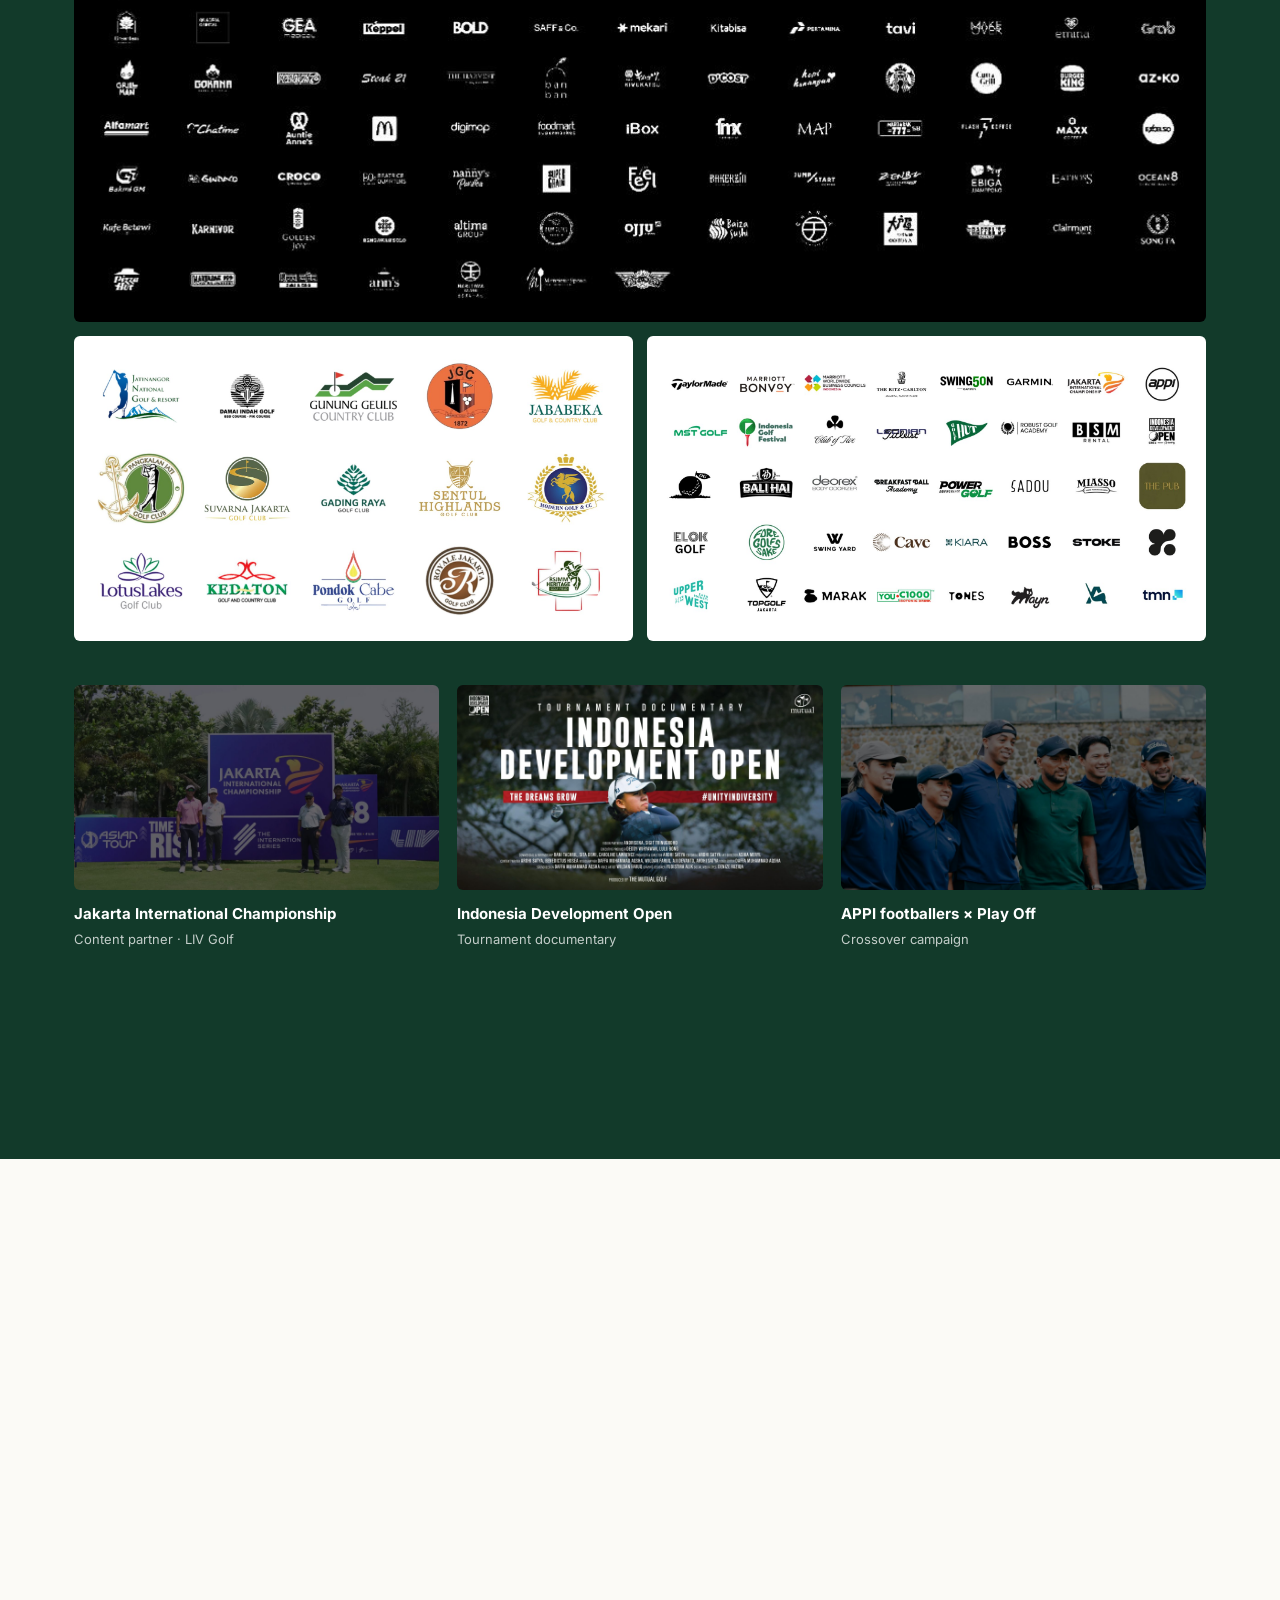
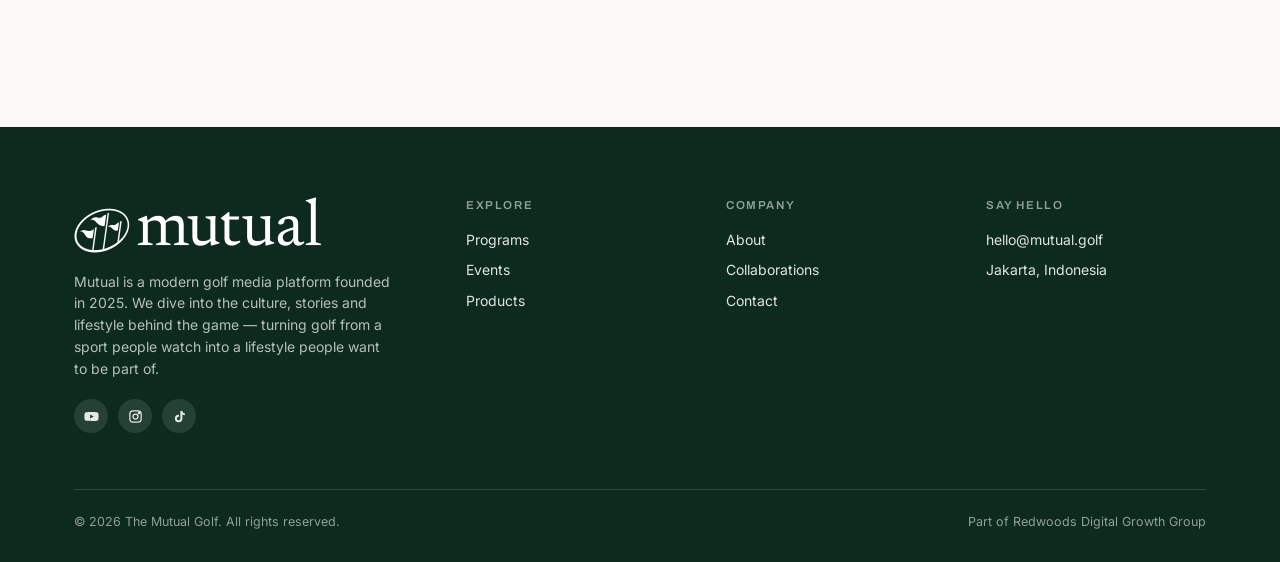
==== commit 62f6a726: "Sharper visuals from the Drive asset folder Official dark-green Mutual logo in the header and ribbon" ====
--- a/index.html
+++ b/index.html
@@ -9,7 +9,8 @@
 <meta property="og:description" content="Mutual is a modern golf media platform: YouTube shows, vertical series, tournaments, community nights and golf lifestyle products.">
 <meta property="og:image" content="/assets/video/showreel-poster.jpg">
 <meta name="theme-color" content="#123a2a">
-<link rel="icon" type="image/png" href="assets/logos/mark.png">
+<link rel="icon" type="image/png" href="assets/logos/favicon.png">
+<link rel="apple-touch-icon" href="assets/logos/apple-touch-icon.png">
 <link rel="preconnect" href="https://fonts.googleapis.com">
 <link rel="preconnect" href="https://fonts.gstatic.com" crossorigin>
 <link rel="stylesheet" href="https://fonts.googleapis.com/css2?family=Archivo:wdth,wght@100..125,400..900&family=Inter:wght@400;500;600&family=Instrument+Serif:ital@0;1&display=swap">
--- a/css/style.css
+++ b/css/style.css
@@ -285,3 +285,26 @@
   .ev{gap:22px;padding:34px 0}
   .page-hero{padding:56px 0 36px}
 }
+
+/* Media Kit 2026 logo panels: two full-width logo sheets */
+.logo-panels{grid-template-columns:1fr 1fr}
+.logo-panels .lp{padding:14px}
+.logo-panels img{max-height:none;width:100%;height:auto}
+@media (max-width:760px){.logo-panels{grid-template-columns:1fr}}
+
+/* Media Kit 2026 content: five vertical series */
+.reel-row{grid-template-columns:repeat(5,1fr)}
+.prog-list.five{grid-template-columns:repeat(5,1fr);gap:34px 16px;align-items:start}
+.prog-list.five .prog{justify-content:flex-start}
+@media (max-width:1020px){.prog-list.five{grid-template-columns:repeat(3,1fr)}}
+@media (max-width:760px){.reel-row{grid-template-columns:repeat(3,1fr)}.prog-list.five{grid-template-columns:1fr}}
+
+/* Programme / event logos in place of names */
+.nm-logo{height:auto;max-width:100%;display:block}
+.nm-note{font-style:normal;font-family:var(--f-head);font-weight:700;font-size:11px;letter-spacing:.12em;text-transform:uppercase;white-space:nowrap;color:var(--green)}
+.nm-txt{position:absolute;width:1px;height:1px;overflow:hidden;clip:rect(0 0 0 0);white-space:nowrap}
+.nm-in,.nm-dark{display:flex;align-items:flex-end;gap:10px;flex-wrap:wrap}
+.nm-dark .nm-note{color:#fff}
+.exp-cols .nm-dark{min-height:58px;margin-bottom:8px}
+.prog h3:has(.nm-in){margin-bottom:10px}
+.vid h4:has(.nm-in){margin-top:2px}
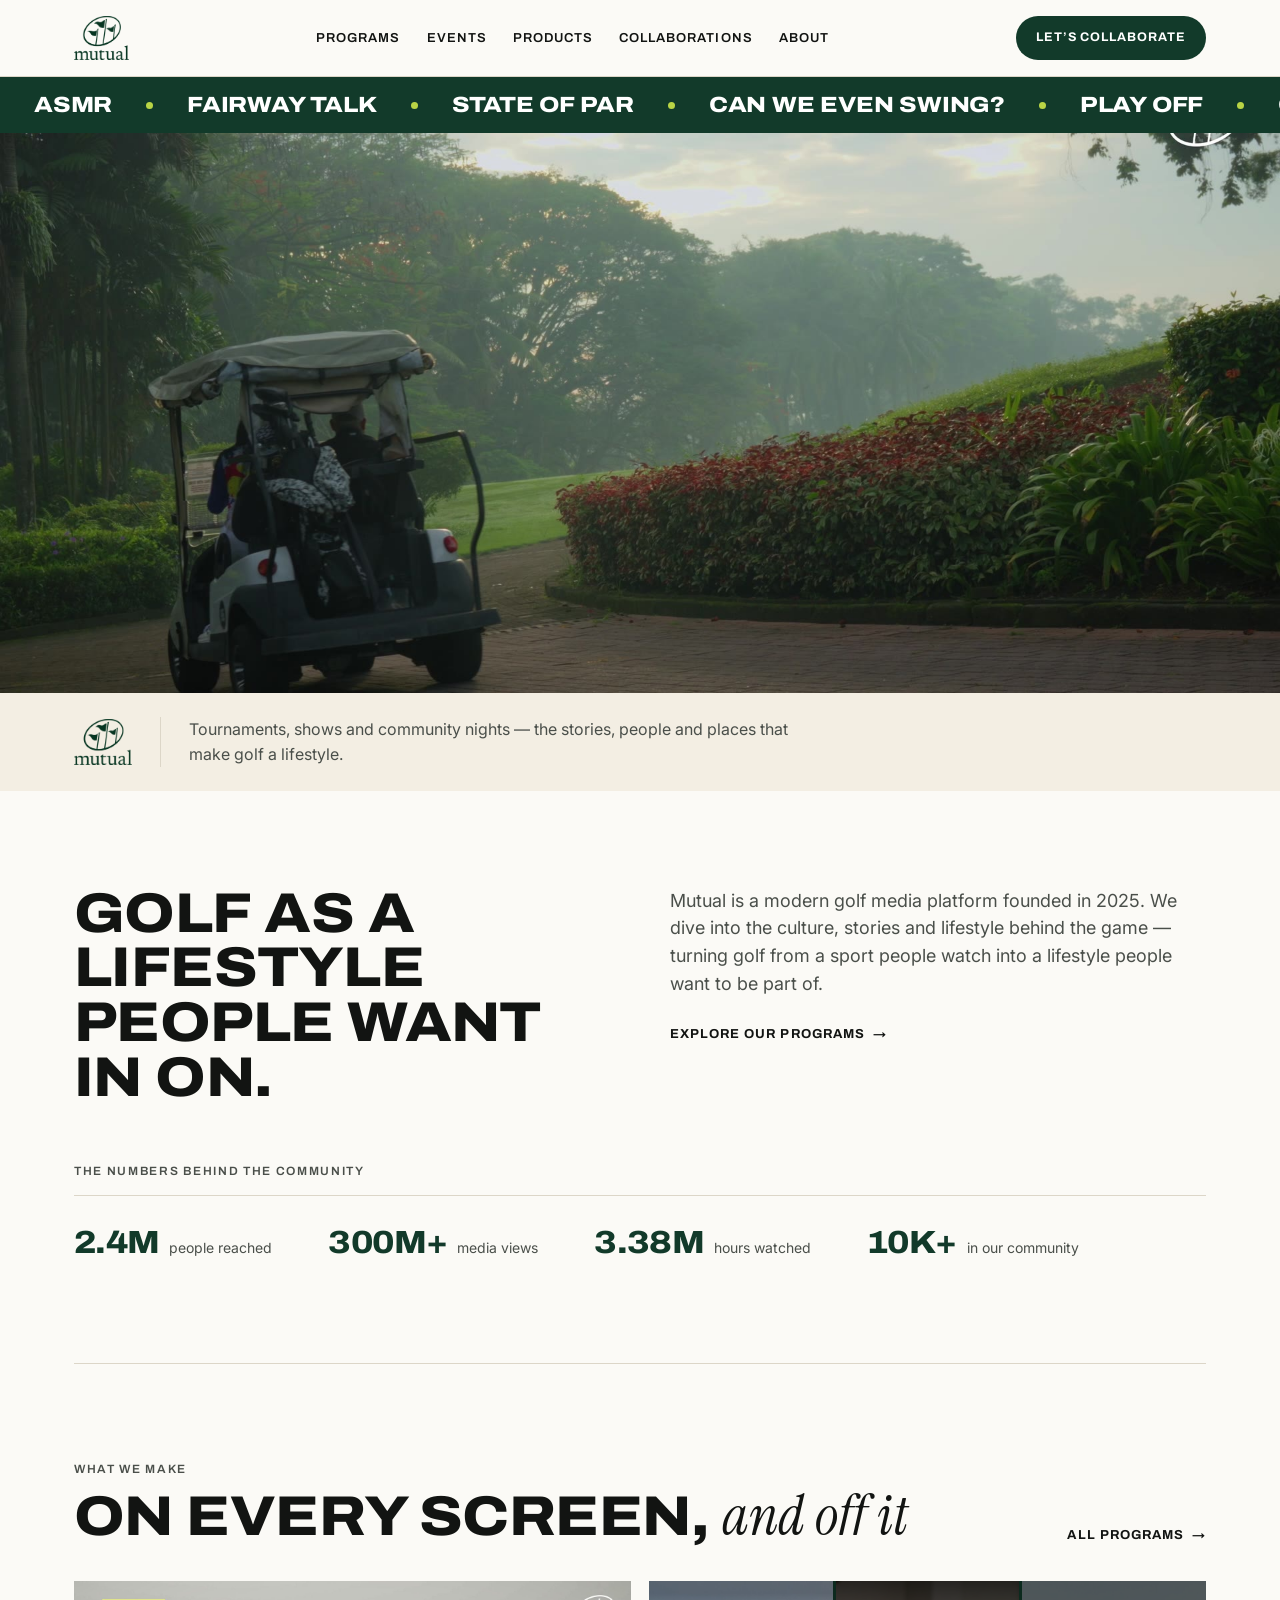
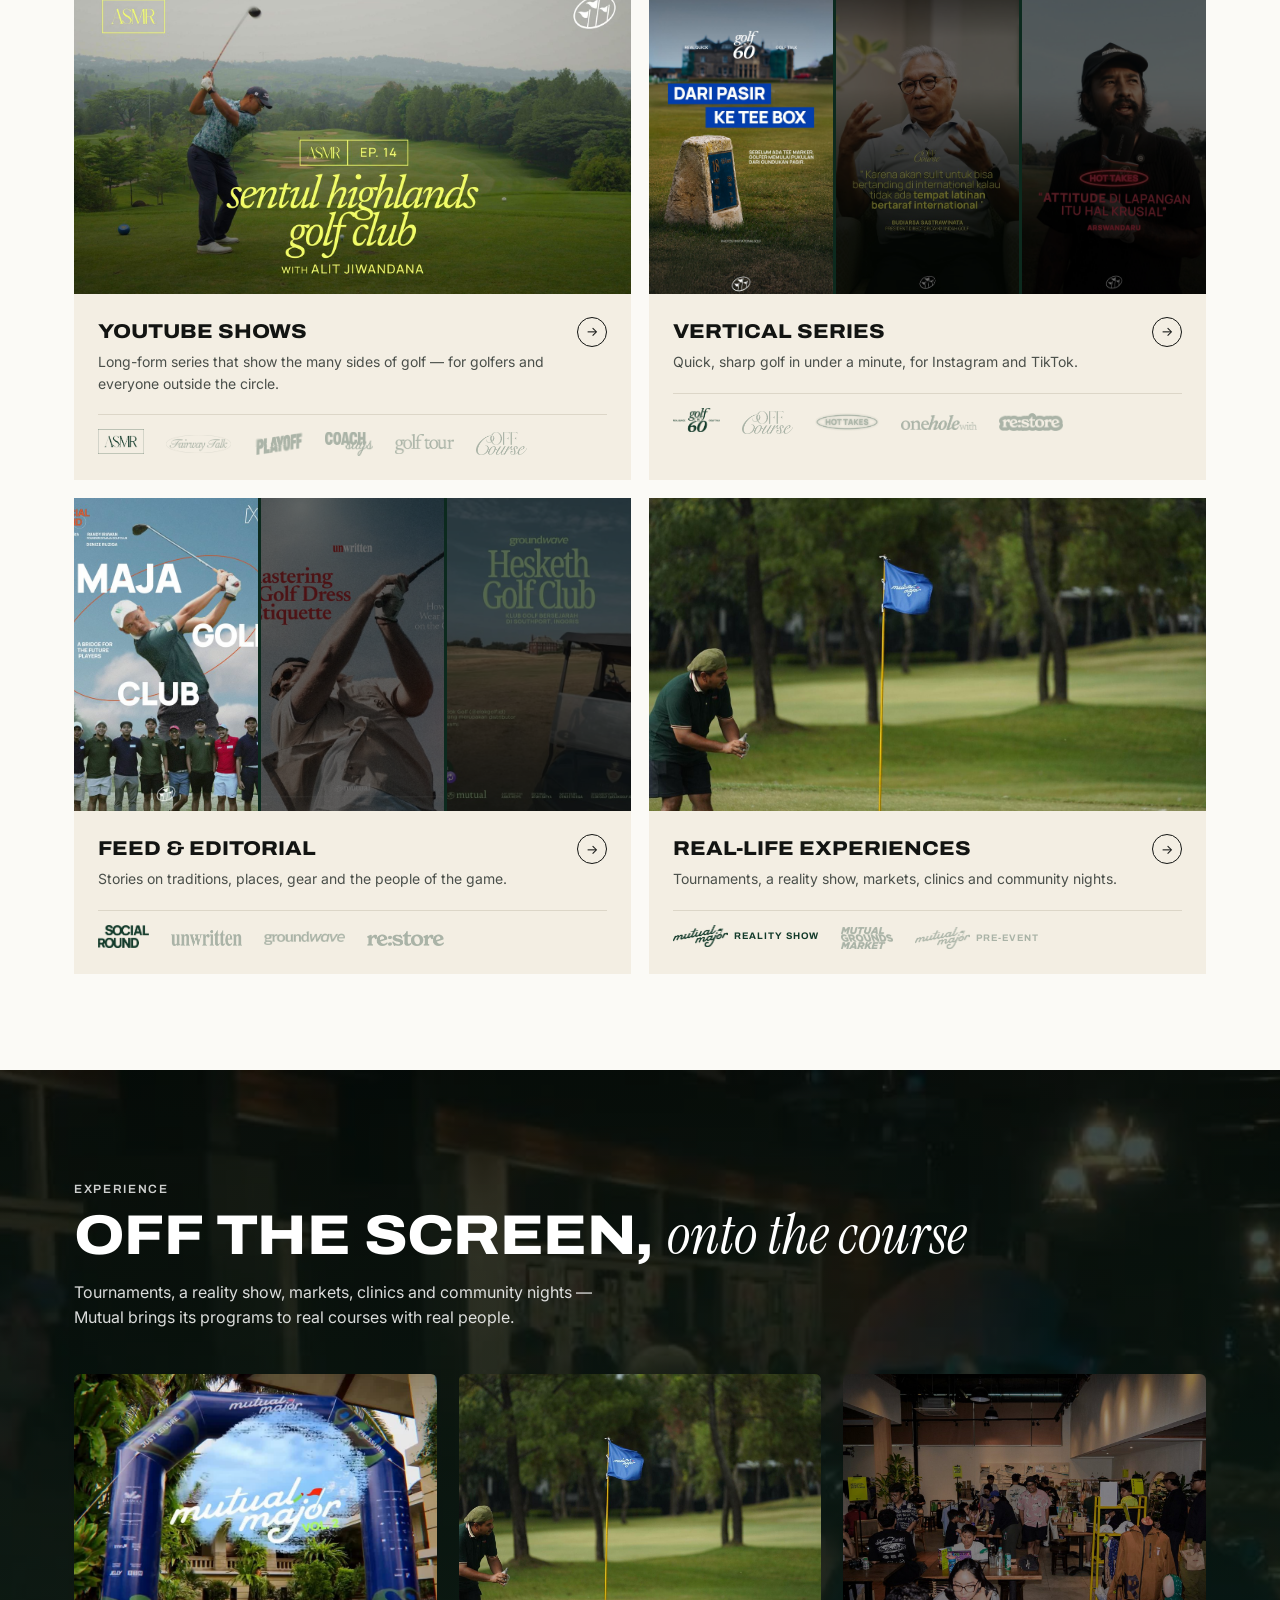
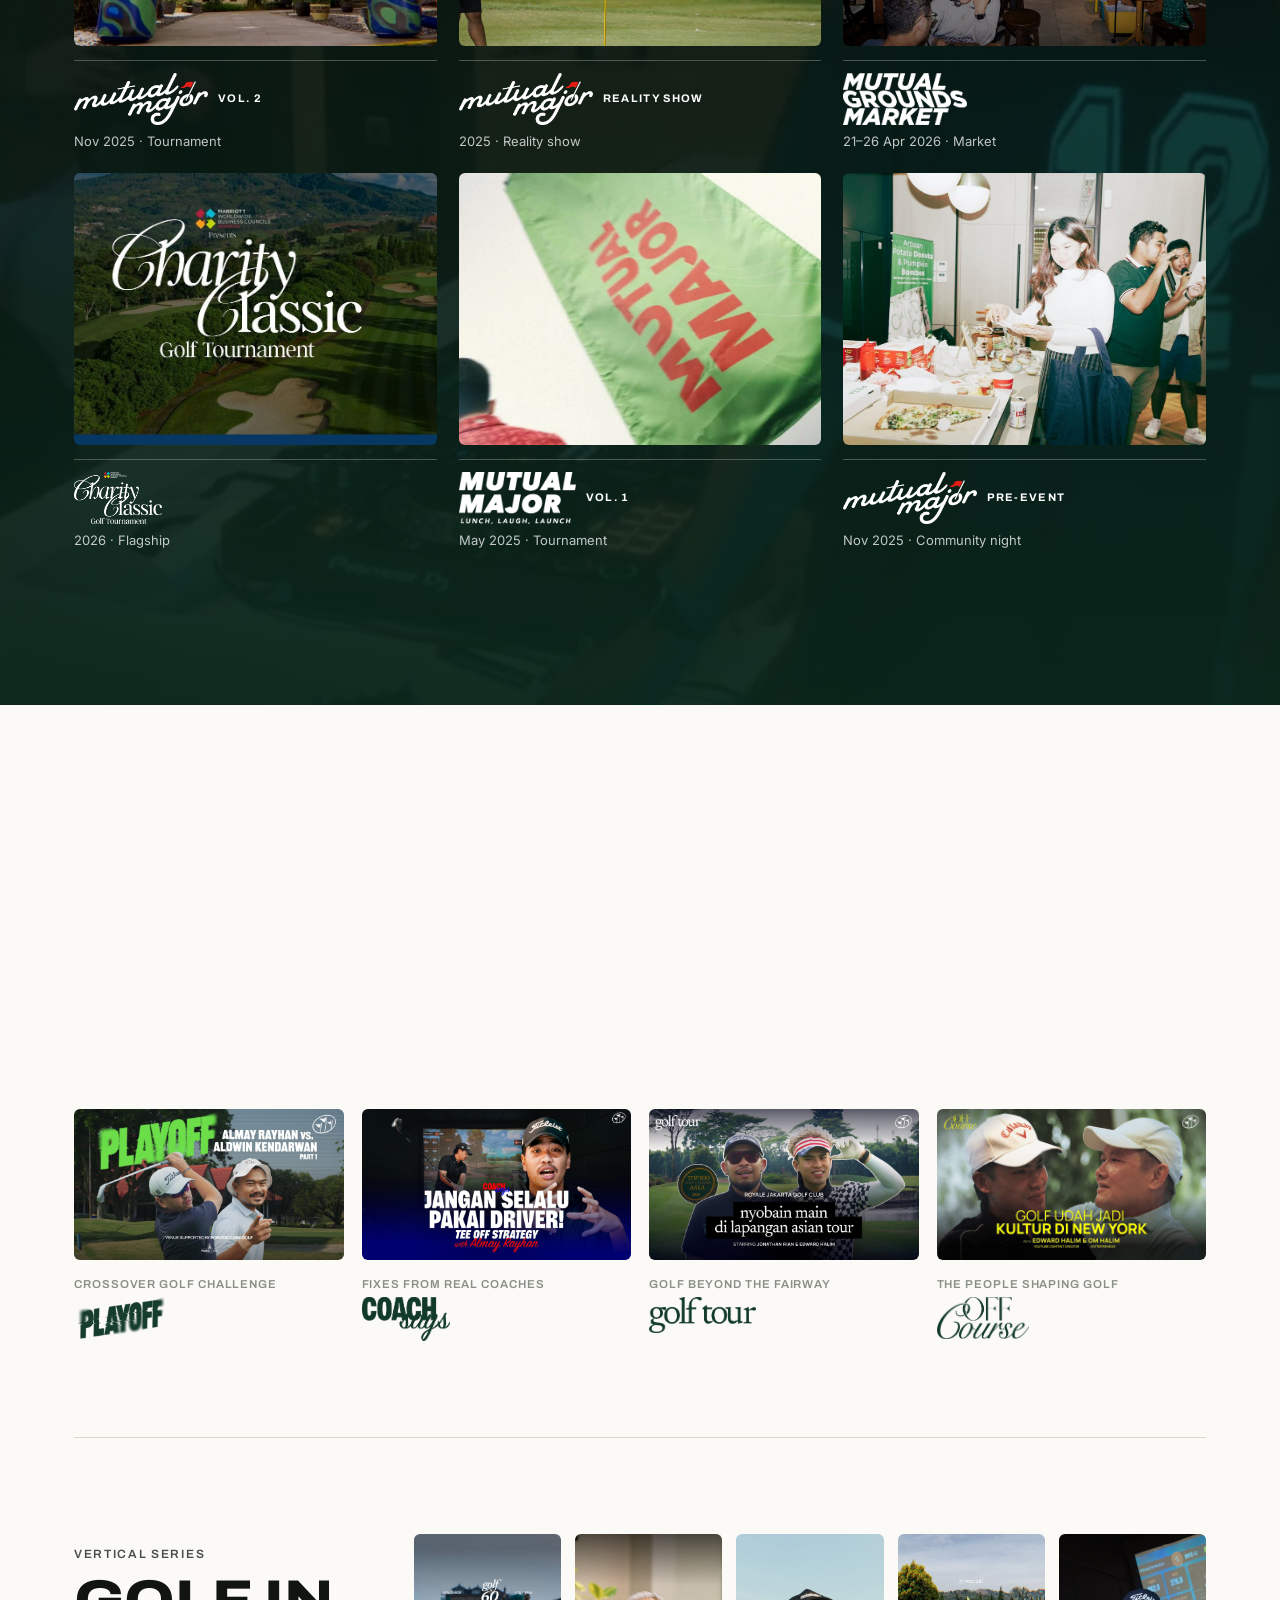
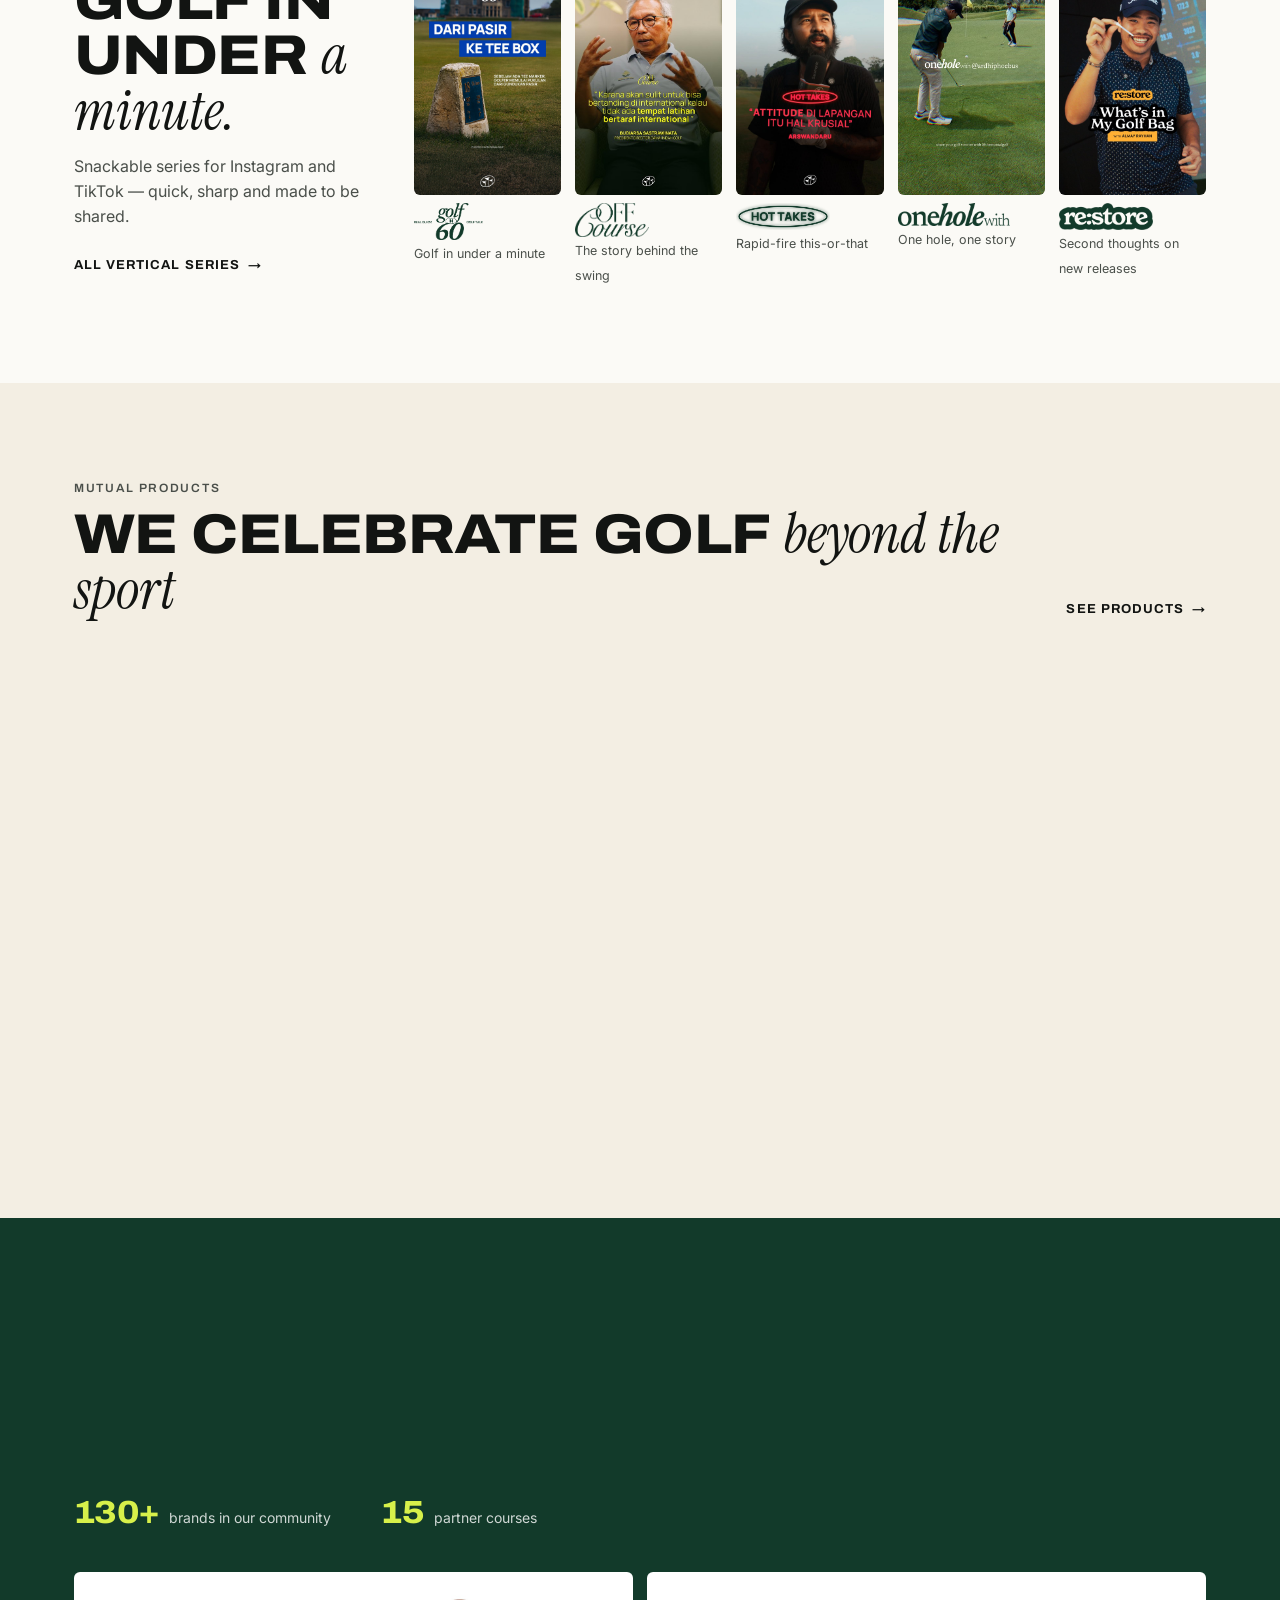
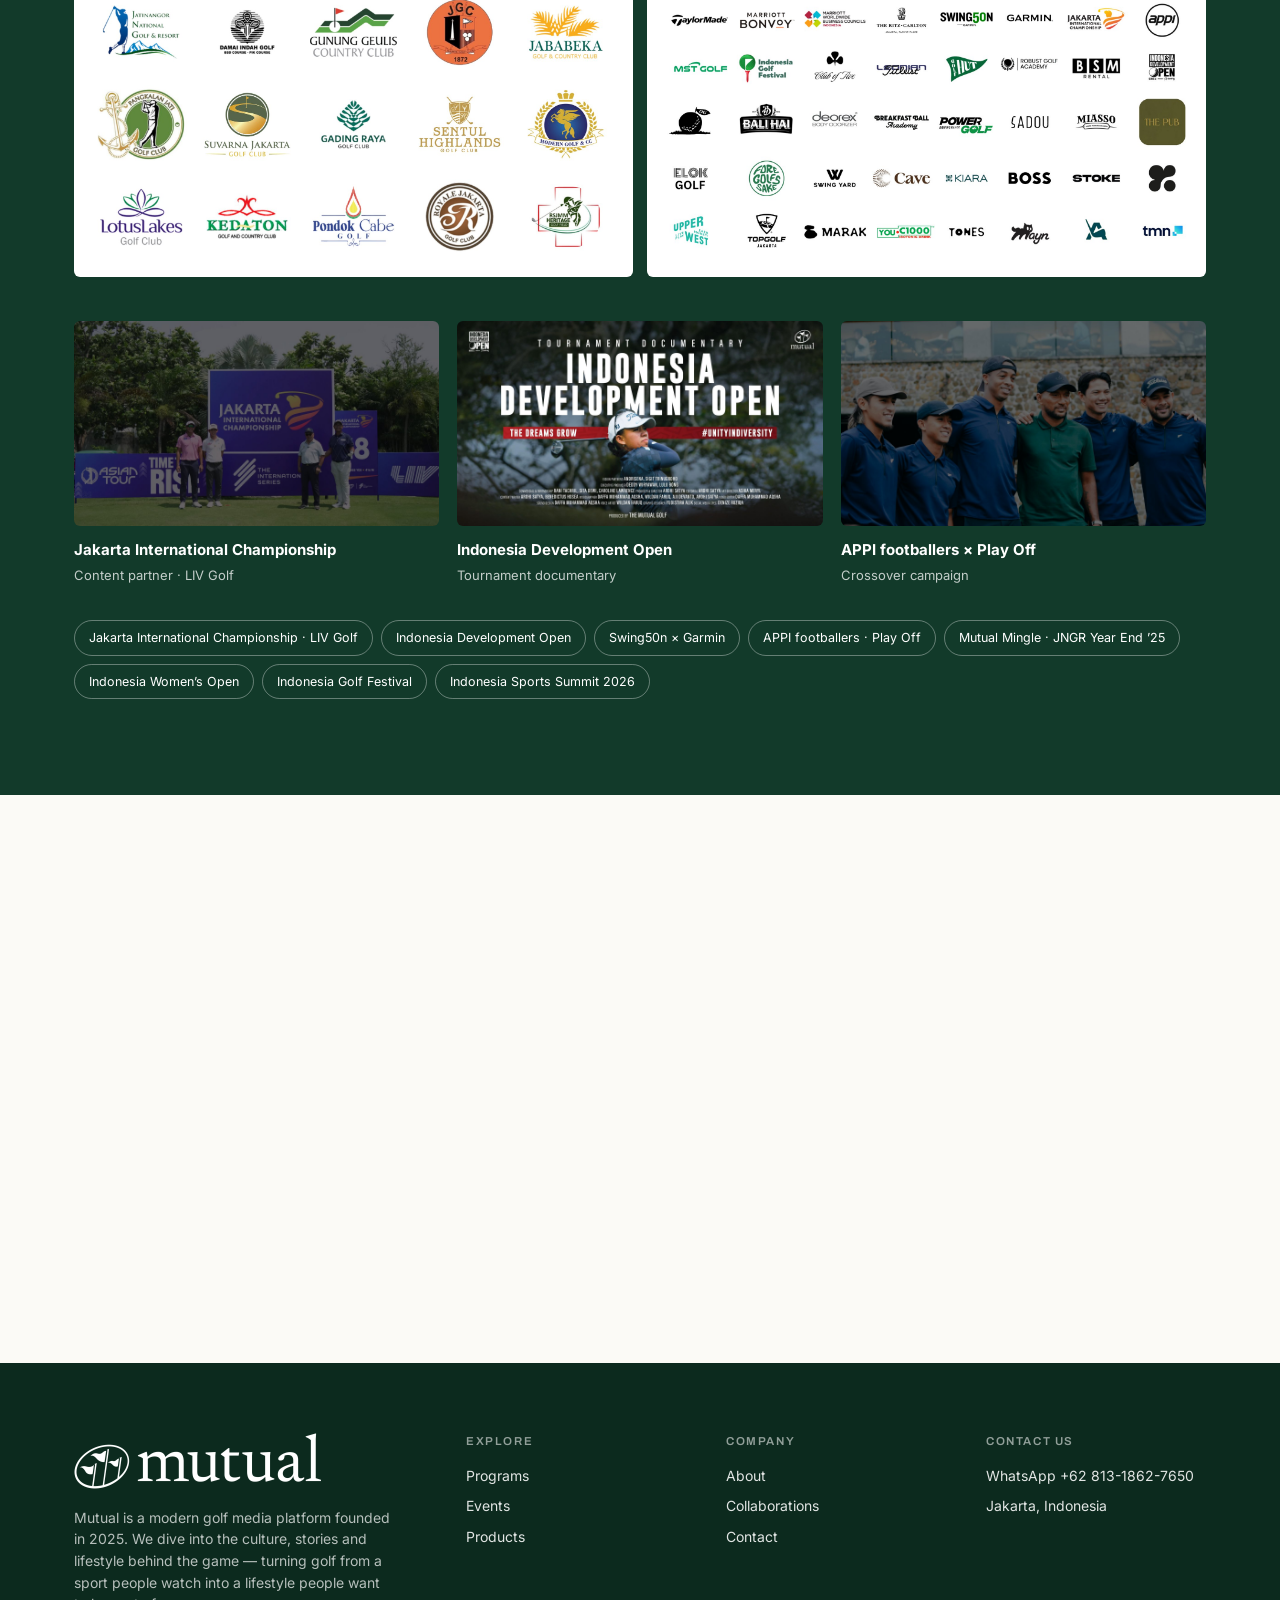
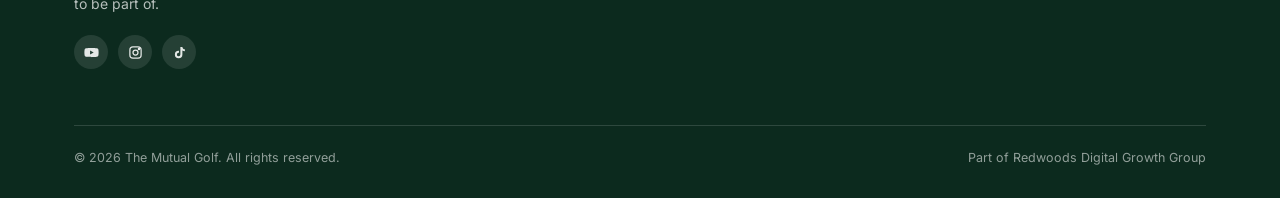
==== commit ff6d7965: "WhatsApp-only contact, clean addresses and SEO structure Contact form removed; contact is WhatsApp o" ====
--- a/index.html
+++ b/index.html
@@ -3,11 +3,25 @@
 <head>
 <meta charset="utf-8">
 <meta name="viewport" content="width=device-width, initial-scale=1">
-<title>Mutual — The new culture of golf</title>
-<meta name="description" content="Mutual is a modern golf media platform: YouTube shows, vertical series, tournaments, community nights and golf lifestyle products.">
-<meta property="og:title" content="Mutual — The new culture of golf">
-<meta property="og:description" content="Mutual is a modern golf media platform: YouTube shows, vertical series, tournaments, community nights and golf lifestyle products.">
-<meta property="og:image" content="/assets/video/showreel-poster.jpg">
+<base href="/">
+<title>Mutual — The New Culture of Golf</title>
+<meta name="description" content="Mutual is Indonesia’s modern golf media platform: YouTube shows, vertical series, tournaments, community nights and golf lifestyle products.">
+<link rel="canonical" href="https://www.mutual.golf/">
+<meta name="robots" content="index,follow,max-image-preview:large">
+<meta property="og:type" content="website">
+<meta property="og:site_name" content="Mutual">
+<meta property="og:locale" content="en_ID">
+<meta property="og:title" content="Mutual — The New Culture of Golf">
+<meta property="og:description" content="Mutual is Indonesia’s modern golf media platform: YouTube shows, vertical series, tournaments, community nights and golf lifestyle products.">
+<meta property="og:url" content="https://www.mutual.golf/">
+<meta property="og:image" content="https://www.mutual.golf/assets/share/index.jpg">
+<meta property="og:image:width" content="1200">
+<meta property="og:image:height" content="630">
+<meta property="og:image:alt" content="Mutual — The New Culture of Golf">
+<meta name="twitter:card" content="summary_large_image">
+<meta name="twitter:title" content="Mutual — The New Culture of Golf">
+<meta name="twitter:description" content="Mutual is Indonesia’s modern golf media platform: YouTube shows, vertical series, tournaments, community nights and golf lifestyle products.">
+<meta name="twitter:image" content="https://www.mutual.golf/assets/share/index.jpg">
 <meta name="theme-color" content="#123a2a">
 <link rel="icon" type="image/png" href="assets/logos/favicon.png">
 <link rel="apple-touch-icon" href="assets/logos/apple-touch-icon.png">
@@ -15,10 +29,61 @@
 <link rel="preconnect" href="https://fonts.gstatic.com" crossorigin>
 <link rel="stylesheet" href="https://fonts.googleapis.com/css2?family=Archivo:wdth,wght@100..125,400..900&family=Inter:wght@400;500;600&family=Instrument+Serif:ital@0;1&display=swap">
 <link rel="stylesheet" href="css/style.css">
+<noscript><style>.rv{opacity:1;transform:none}</style></noscript>
+<script type="application/ld+json">{"@context": "https://schema.org", "@type": "Organization", "name": "Mutual", "alternateName": "The Mutual Golf", "url": "https://www.mutual.golf/", "logo": "https://www.mutual.golf/assets/logos/apple-touch-icon.png", "description": "Mutual is a modern golf media platform founded in 2025. We dive into the culture, stories and lifestyle behind the game — turning golf from a sport people watch into a lifestyle people want to be part of.", "foundingDate": "2025", "areaServed": "ID", "parentOrganization": {"@type": "Organization", "name": "Redwoods Digital Growth Group"}, "contactPoint": {"@type": "ContactPoint", "contactType": "partnerships", "telephone": "+6281318627650", "availableLanguage": ["id", "en"]}}</script>
+<script type="application/ld+json">{"@context": "https://schema.org", "@type": "WebSite", "name": "Mutual", "url": "https://www.mutual.golf/"}</script>
 </head>
-<body>
+<body data-page="index">
 <div id="header"></div>
-<main id="main"></main>
+<main id="main"><!-- PRERENDER:START --><div class="ticker" aria-hidden="true"><div class="ticker-track"><span>ASMR</span><i></i><span>Fairway Talk</span><i></i><span>State of Par</span><i></i><span>Can We Even Swing?</span><i></i><span>Play Off</span><i></i><span>Coach Says</span><i></i><span>Golf Tour</span><i></i><span>Off Course</span><i></i><span>Golf 60</span><i></i><span>Off Course</span><i></i><span>Hot Takes</span><i></i><span>One Hole With</span><i></i><span>re:store</span><i></i><span>Social Round</span><i></i><span>Unwritten</span><i></i><span>Groundwave</span><i></i><span>re:store</span><i></i><span>Mutual Major</span><i></i><span>Coach Says Live</span><i></i><span>Mutual Grounds Market</span><i></i><span>ASMR</span><i></i><span>Fairway Talk</span><i></i><span>State of Par</span><i></i><span>Can We Even Swing?</span><i></i><span>Play Off</span><i></i><span>Coach Says</span><i></i><span>Golf Tour</span><i></i><span>Off Course</span><i></i><span>Golf 60</span><i></i><span>Off Course</span><i></i><span>Hot Takes</span><i></i><span>One Hole With</span><i></i><span>re:store</span><i></i><span>Social Round</span><i></i><span>Unwritten</span><i></i><span>Groundwave</span><i></i><span>re:store</span><i></i><span>Mutual Major</span><i></i><span>Coach Says Live</span><i></i><span>Mutual Grounds Market</span><i></i></div></div>
+      <div class="hero-media">
+        <video muted="" loop="" playsinline="" preload="none" poster="assets/video/showreel-poster.jpg"><source src="assets/video/showreel-720.mp4" type="video/mp4" media="(max-width:760px)"><source src="assets/video/showreel-1080.mp4" type="video/mp4"></video>
+      </div>
+      <div class="ribbon"><div class="wrap"><img src="assets/logos/mutual-green.png" alt="Mutual"><span class="div"></span><p>Tournaments, shows and community nights — the stories, people and places that make golf a lifestyle.</p></div></div><section class="sec intro"><div class="wrap">
+      <div class="grid rv"><h1 class="h-l">Golf as a lifestyle people want in on.</h1>
+        <div><p>Mutual is a modern golf media platform founded in 2025. We dive into the culture, stories and lifestyle behind the game — turning golf from a sport people watch into a lifestyle people want to be part of.</p><a class="link-arrow" href="/programs">Explore our programs</a></div></div>
+      <div class="eyebrow stats-label rv">The numbers behind the community</div>
+      <div class="stats rv"><div class="stat"><b>2.4M</b><span>people reached</span></div><div class="stat"><b>300M+</b><span>media views</span></div><div class="stat"><b>3.38M</b><span>hours watched</span></div><div class="stat"><b>10K+</b><span>in our community</span></div></div>
+    </div></section><div class="wrap"><hr class="hair"></div><section class="sec"><div class="wrap">
+      <div class="sec-head rv"><div><div class="eyebrow">What we make</div><h2 class="h-l">On every screen, <span class="serif">and off it</span></h2></div><a class="link-arrow" href="/programs">All programs</a></div>
+      <div class="cards-2"><div class="mk rv" data-cycle="">
+        <a class="mk-img" href="/programs#youtube" aria-label="YouTube shows"><div class="mk-slide on"><img class="mk-pic" src="assets/img/yt-asmr.jpg" alt="ASMR" loading="lazy"></div><div class="mk-slide"><img class="mk-pic" src="assets/img/yt-fairway.jpg" alt="Fairway Talk" loading="lazy"></div><div class="mk-slide"><img class="mk-pic" src="assets/img/yt-playoff.jpg" alt="Play Off" loading="lazy"></div><div class="mk-slide"><img class="mk-pic" src="assets/img/yt-coach.jpg" alt="Coach Says" loading="lazy"></div><div class="mk-slide"><img class="mk-pic" src="assets/img/yt-tour.jpg" alt="Golf Tour" loading="lazy"></div><div class="mk-slide"><img class="mk-pic" src="assets/img/yt-offcourse.jpg" alt="Off Course" loading="lazy"></div></a>
+        <div class="mk-body"><a class="mk-top" href="/programs#youtube"><h3>YouTube shows</h3><span class="circle">→</span></a><p>Long-form series that show the many sides of golf — for golfers and everyone outside the circle.</p>
+        <div class="mk-logos"><button type="button" class="mk-lg on" aria-label="ASMR"><img src="assets/logos/programs/asmr-ink.png" alt="" style="width:46px"></button><button type="button" class="mk-lg" aria-label="Fairway Talk"><img src="assets/logos/programs/fairway-talk-ink.png" alt="" style="width:65px"></button><button type="button" class="mk-lg" aria-label="Play Off"><img src="assets/logos/programs/playoff-ink.png" alt="" style="width:50px"></button><button type="button" class="mk-lg" aria-label="Coach Says"><img src="assets/logos/programs/coach-says-ink.png" alt="" style="width:48px"></button><button type="button" class="mk-lg" aria-label="Golf Tour"><img src="assets/logos/programs/golf-tour-ink.png" alt="" style="width:59px"></button><button type="button" class="mk-lg" aria-label="Off Course"><img src="assets/logos/programs/off-course-ink.png" alt="" style="width:51px"></button></div></div></div><div class="mk rv" data-cycle="">
+        <a class="mk-img strip" href="/programs#vertical" aria-label="Vertical series"><div class="mk-track"><div class="mk-slide on"><img class="mk-pic" src="assets/img/v-golf60.jpg" alt="Golf 60" loading="lazy"></div><div class="mk-slide"><img class="mk-pic" src="assets/img/v-offcourse.jpg" alt="Off Course" loading="lazy"></div><div class="mk-slide"><img class="mk-pic" src="assets/img/v-hottakes.jpg" alt="Hot Takes" loading="lazy"></div><div class="mk-slide"><img class="mk-pic" src="assets/img/v-onehole.jpg" alt="One Hole With" loading="lazy"></div><div class="mk-slide"><img class="mk-pic" src="assets/img/v-restore.jpg" alt="re:store" loading="lazy"></div></div></a>
+        <div class="mk-body"><a class="mk-top" href="/programs#vertical"><h3>Vertical series</h3><span class="circle">→</span></a><p>Quick, sharp golf in under a minute, for Instagram and TikTok.</p>
+        <div class="mk-logos"><button type="button" class="mk-lg on" aria-label="Golf 60"><img src="assets/logos/programs/golf-60-ink.png" alt="" style="width:47px"></button><button type="button" class="mk-lg" aria-label="Off Course"><img src="assets/logos/programs/off-course-ink.png" alt="" style="width:51px"></button><button type="button" class="mk-lg" aria-label="Hot Takes"><img src="assets/logos/programs/hot-takes-ink.png" alt="" style="width:64px"></button><button type="button" class="mk-lg" aria-label="One Hole With"><img src="assets/logos/programs/one-hole-with-ink.png" alt="" style="width:76px"></button><button type="button" class="mk-lg" aria-label="re:store"><img src="assets/logos/programs/restore-vertical-ink.png" alt="" style="width:64px"></button></div></div></div><div class="mk rv" data-cycle="">
+        <a class="mk-img strip" href="/programs#editorial" aria-label="Feed &amp; editorial"><div class="mk-track"><div class="mk-slide on"><img class="mk-pic" src="assets/img/fd-social.jpg" alt="Social Round" loading="lazy"></div><div class="mk-slide"><img class="mk-pic" src="assets/img/fd-unwritten.jpg" alt="Unwritten" loading="lazy"></div><div class="mk-slide"><img class="mk-pic" src="assets/img/fd-groundwave.jpg" alt="Groundwave" loading="lazy"></div><div class="mk-slide"><img class="mk-pic" src="assets/img/fd-restore.jpg" alt="re:store" loading="lazy"></div></div></a>
+        <div class="mk-body"><a class="mk-top" href="/programs#editorial"><h3>Feed &amp; editorial</h3><span class="circle">→</span></a><p>Stories on traditions, places, gear and the people of the game.</p>
+        <div class="mk-logos"><button type="button" class="mk-lg on" aria-label="Social Round"><img src="assets/logos/programs/social-round-ink.png" alt="" style="width:51px"></button><button type="button" class="mk-lg" aria-label="Unwritten"><img src="assets/logos/programs/unwritten-ink.png" alt="" style="width:71px"></button><button type="button" class="mk-lg" aria-label="Groundwave"><img src="assets/logos/programs/groundwave-ink.png" alt="" style="width:81px"></button><button type="button" class="mk-lg" aria-label="re:store"><img src="assets/logos/programs/restore-ink.png" alt="" style="width:77px"></button></div></div></div><div class="mk rv" data-cycle="">
+        <a class="mk-img" href="/events" aria-label="Real-life experiences"><div class="mk-slide on"><img class="mk-pic" src="assets/img/ev-major-reality.jpg" alt="Mutual Major · Reality Show" loading="lazy"></div><div class="mk-slide"><img class="mk-pic" src="assets/img/ev-market.jpg" alt="Mutual Grounds Market" loading="lazy"></div><div class="mk-slide"><img class="mk-pic" src="assets/img/ev-pre.jpg" alt="Mutual Club &amp; Card launch" loading="lazy"></div></a>
+        <div class="mk-body"><a class="mk-top" href="/events"><h3>Real-life experiences</h3><span class="circle">→</span></a><p>Tournaments, a reality show, markets, clinics and community nights.</p>
+        <div class="mk-logos"><button type="button" class="mk-lg on" aria-label="Mutual Major · Reality Show"><img src="assets/logos/programs/mutual-major-ink.png" alt="" style="width:55px"><i>Reality show</i></button><button type="button" class="mk-lg" aria-label="Mutual Grounds Market"><img src="assets/logos/programs/mutual-grounds-market-ink.png" alt="" style="width:52px"></button><button type="button" class="mk-lg" aria-label="Mutual Club &amp; Card launch"><img src="assets/logos/programs/mutual-major-ink.png" alt="" style="width:55px"><i>Pre-event</i></button></div></div></div></div>
+    </div></section><section class="exp"><img class="exp-bg" src="assets/img/exp-bg.jpg" alt="" loading="lazy"><div class="wrap">
+      <div class="eyebrow rv">Experience</div>
+      <h2 class="h-l rv">Off the screen, <span class="serif">onto the course</span></h2>
+      <p class="lead rv">Tournaments, a reality show, markets, clinics and community nights — Mutual brings its programs to real courses with real people.</p>
+      <div class="exp-grid"><a class="exp-card rv" href="/events"><div class="exp-ph"><img src="assets/img/ev-major2.jpg" alt="Mutual Major Vol. 2" loading="lazy"></div><div class="exp-meta"><span class="nm-dark"><img class="nm-logo" src="assets/logos/programs/mutual-major.png" alt="Mutual Major Vol. 2" style="width:103px"><i class="nm-note">Vol. 2</i></span><span class="exp-date">Nov 2025 · Tournament</span></div></a><a class="exp-card rv" href="/events"><div class="exp-ph"><img src="assets/img/ev-major-reality.jpg" alt="Mutual Major · Reality Show" loading="lazy"></div><div class="exp-meta"><span class="nm-dark"><img class="nm-logo" src="assets/logos/programs/mutual-major.png" alt="Mutual Major · Reality Show" style="width:103px"><i class="nm-note">Reality show</i></span><span class="exp-date">2025 · Reality show</span></div></a><a class="exp-card rv" href="/events"><div class="exp-ph"><img src="assets/img/ev-market.jpg" alt="Mutual Grounds Market" loading="lazy"></div><div class="exp-meta"><span class="nm-dark"><img class="nm-logo" src="assets/logos/programs/mutual-grounds-market.png" alt="Mutual Grounds Market" style="width:99px"></span><span class="exp-date">21–26 Apr 2026 · Market</span></div></a><a class="exp-card rv" href="/events"><div class="exp-ph"><img src="assets/img/ev-charity.jpg" alt="Charity Classic Golf Tournament" loading="lazy"></div><div class="exp-meta"><span class="nm-dark"><img class="nm-logo" src="assets/logos/programs/charity-classic.png" alt="Charity Classic Golf Tournament" style="width:83px"></span><span class="exp-date">2026 · Flagship</span></div></a><a class="exp-card rv" href="/events"><div class="exp-ph"><img src="assets/img/ev-major1.jpg" alt="Mutual Major Vol. 1" loading="lazy"></div><div class="exp-meta"><span class="nm-dark"><img class="nm-logo" src="assets/logos/programs/mutual-major-vol1.png" alt="Mutual Major Vol. 1" style="width:96px"><i class="nm-note">Vol. 1</i></span><span class="exp-date">May 2025 · Tournament</span></div></a><a class="exp-card rv" href="/events"><div class="exp-ph"><img src="assets/img/ev-pre.jpg" alt="Mutual Club &amp; Card launch" loading="lazy"></div><div class="exp-meta"><span class="nm-dark"><img class="nm-logo" src="assets/logos/programs/mutual-major.png" alt="Mutual Club &amp; Card launch" style="width:103px"><i class="nm-note">Pre-event</i></span><span class="exp-date">Nov 2025 · Community night</span></div></a></div>
+      <a class="link-arrow exp-all rv" href="/events">All events</a>
+    </div></section><section class="sec"><div class="wrap">
+      <div class="sec-head rv"><div class="eyebrow">Our YouTube shows</div><a class="link-arrow" href="/programs#youtube">See all</a></div>
+      <div class="shelf"><a class="vid rv" href="/programs#youtube"><div class="thumb"><img src="assets/img/yt-asmr.jpg" alt="" loading="lazy"></div><div class="nm-body"><small>The pure sound of the game</small><h4><span class="nm-txt">ASMR</span><span class="nm-in"><img class="nm-logo" src="assets/logos/programs/asmr-ink.png" alt="ASMR" style="width:85px"></span></h4></div></a><a class="vid rv" href="/programs#youtube"><div class="thumb"><img src="assets/img/yt-fairway.jpg" alt="" loading="lazy"></div><div class="nm-body"><small>Honest talks between shots</small><h4><span class="nm-txt">Fairway Talk</span><span class="nm-in"><img class="nm-logo" src="assets/logos/programs/fairway-talk-ink.png" alt="Fairway Talk" style="width:119px"></span></h4></div></a><a class="vid rv" href="/programs#youtube"><div class="thumb"><img src="assets/img/yt-state.jpg" alt="" loading="lazy"></div><div class="nm-body"><small>Video podcast · sport &amp; culture</small><h4><span class="nm-txt">State of Par</span><span class="nm-in"><img class="nm-logo" src="assets/logos/programs/state-of-par-ink.png" alt="State of Par" style="width:90px"></span></h4></div></a><a class="vid rv" href="/programs#youtube"><div class="thumb"><img src="assets/img/yt-convert.jpg" alt="" loading="lazy"></div><div class="nm-body"><small>Yes or No to Golf?</small><h4><span class="nm-txt">Can We Even Swing?</span><span class="nm-in"><img class="nm-logo" src="assets/logos/programs/convert-tryout-ink.png" alt="Can We Even Swing?" style="width:90px"></span></h4></div></a><a class="vid rv" href="/programs#youtube"><div class="thumb"><img src="assets/img/yt-playoff.jpg" alt="" loading="lazy"></div><div class="nm-body"><small>Crossover golf challenge</small><h4><span class="nm-txt">Play Off</span><span class="nm-in"><img class="nm-logo" src="assets/logos/programs/playoff-ink.png" alt="Play Off" style="width:91px"></span></h4></div></a><a class="vid rv" href="/programs#youtube"><div class="thumb"><img src="assets/img/yt-coach.jpg" alt="" loading="lazy"></div><div class="nm-body"><small>Fixes from real coaches</small><h4><span class="nm-txt">Coach Says</span><span class="nm-in"><img class="nm-logo" src="assets/logos/programs/coach-says-ink.png" alt="Coach Says" style="width:88px"></span></h4></div></a><a class="vid rv" href="/programs#youtube"><div class="thumb"><img src="assets/img/yt-tour.jpg" alt="" loading="lazy"></div><div class="nm-body"><small>Golf beyond the fairway</small><h4><span class="nm-txt">Golf Tour</span><span class="nm-in"><img class="nm-logo" src="assets/logos/programs/golf-tour-ink.png" alt="Golf Tour" style="width:107px"></span></h4></div></a><a class="vid rv" href="/programs#youtube"><div class="thumb"><img src="assets/img/yt-offcourse.jpg" alt="" loading="lazy"></div><div class="nm-body"><small>The people shaping golf</small><h4><span class="nm-txt">Off Course</span><span class="nm-in"><img class="nm-logo" src="assets/logos/programs/off-course-ink.png" alt="Off Course" style="width:92px"></span></h4></div></a></div>
+    </div></section><div class="wrap"><hr class="hair"></div><section class="sec reels"><div class="wrap">
+      <div class="rv"><div class="eyebrow">Vertical series</div><h2 class="h-l">Golf in under <span class="serif">a minute.</span></h2><p>Snackable series for Instagram and TikTok — quick, sharp and made to be shared.</p><a class="link-arrow" href="/programs#vertical">All vertical series</a></div>
+      <div class="reel-row"><div class="reel rv"><div class="r-img"><img src="assets/img/v-golf60.jpg" alt="" loading="lazy"></div><div class="nm-body"><b><span class="nm-txt">Golf 60</span><span class="nm-in"><img class="nm-logo" src="assets/logos/programs/golf-60-ink.png" alt="Golf 60" style="width:69px"></span></b><span>Golf in under a minute</span></div></div><div class="reel rv"><div class="r-img"><img src="assets/img/v-offcourse.jpg" alt="" loading="lazy"></div><div class="nm-body"><b><span class="nm-txt">Off Course</span><span class="nm-in"><img class="nm-logo" src="assets/logos/programs/off-course-ink.png" alt="Off Course" style="width:74px"></span></b><span>The story behind the swing</span></div></div><div class="reel rv"><div class="r-img"><img src="assets/img/v-hottakes.jpg" alt="" loading="lazy"></div><div class="nm-body"><b><span class="nm-txt">Hot Takes</span><span class="nm-in"><img class="nm-logo" src="assets/logos/programs/hot-takes-ink.png" alt="Hot Takes" style="width:94px"></span></b><span>Rapid-fire this-or-that</span></div></div><div class="reel rv"><div class="r-img"><img src="assets/img/v-onehole.jpg" alt="" loading="lazy"></div><div class="nm-body"><b><span class="nm-txt">One Hole With</span><span class="nm-in"><img class="nm-logo" src="assets/logos/programs/one-hole-with-ink.png" alt="One Hole With" style="width:112px"></span></b><span>One hole, one story</span></div></div><div class="reel rv"><div class="r-img"><img src="assets/img/v-restore.jpg" alt="" loading="lazy"></div><div class="nm-body"><b><span class="nm-txt">re:store</span><span class="nm-in"><img class="nm-logo" src="assets/logos/programs/restore-vertical-ink.png" alt="re:store" style="width:94px"></span></b><span>Second thoughts on new releases</span></div></div></div>
+    </div></section><section class="sec" style="background:var(--cream)"><div class="wrap">
+      <div class="sec-head rv"><div><div class="eyebrow">Mutual products</div><h2 class="h-l">We celebrate golf <span class="serif">beyond the sport</span></h2></div><a class="link-arrow" href="/products">See products</a></div>
+      <div class="prod-grid"><div class="prod rv"><div class="p-img"><img src="assets/img/merch-clubof5.jpg" alt="" loading="lazy"></div><div class="p-body"><h3>Mutual Club × Club of Five</h3><p>A merchandise collaboration bringing together golf, local brands and lifestyle culture — sport-inspired design with contemporary style.</p></div></div><div class="prod rv"><div class="p-img"><img src="assets/img/merch-orangegrounds.jpg" alt="" loading="lazy"></div><div class="p-body"><h3>Orangegrounds × The Mutual Golf</h3><p>A merchandise collaboration with Orangegrounds Golf &amp; Coffee — golf culture meets coffee lifestyle in an everyday apparel piece.</p></div></div><div class="prod rv"><div class="p-img"><img src="assets/img/merch-akross.jpg" alt="" loading="lazy"></div><div class="p-body"><h3>Akross × Mutual</h3><p>Golf meets outdoor utility: Mutual’s modern golf lifestyle with Akross’ functional approach to outdoor apparel, made for movement — from the course to the city, and everywhere in between.</p></div></div></div></div></section><section class="sec collab"><div class="wrap">
+      <div class="sec-head rv"><div><div class="eyebrow">Collaborations</div><h2 class="h-l">Brands we’ve worked with</h2></div><a class="link-arrow" href="/collaborations">See case studies</a></div>
+      <div class="collab-nums rv"><div class="stat"><b>130+</b><span>brands in our community</span></div><div class="stat"><b>15</b><span>partner courses</span></div></div>
+      <div class="logo-panels rv"><div class="lp"><img src="assets/img/logos-courses-wide.jpg" alt="Course collaborators" loading="lazy"></div>
+        <div class="lp stack"><img src="assets/img/logos-brand.jpg" alt="Brand collaborators" loading="lazy"></div></div>
+      <div class="cases"><div class="case rv"><div class="c-img"><img src="assets/img/case-jic.jpg" alt="" loading="lazy"></div><b>Jakarta International Championship</b><span>Content partner · LIV Golf</span></div><div class="case rv"><div class="c-img"><img src="assets/img/ido-documentary.jpg" alt="" loading="lazy"></div><b>Indonesia Development Open</b><span>Tournament documentary</span></div><div class="case rv"><div class="c-img"><img src="assets/img/case-appi.jpg" alt="" loading="lazy"></div><b>APPI footballers × Play Off</b><span>Crossover campaign</span></div></div>
+      <div class="chips rv"><span>Jakarta International Championship · LIV Golf</span><span>Indonesia Development Open</span><span>Swing50n × Garmin</span><span>APPI footballers · Play Off</span><span>Mutual Mingle · JNGR Year End ’25</span><span>Indonesia Women’s Open</span><span>Indonesia Golf Festival</span><span>Indonesia Sports Summit 2026</span></div>
+    </div></section><section class="sec" id="work"><div class="wrap">
+      <div class="eyebrow rv">Collaboration</div><h2 class="h-l rv" style="margin-top:10px">Work with Mutual</h2>
+      <div class="work-grid"><div class="work rv"><h3>Brand partnership</h3><p>Put your brand inside our shows, verticals and events — from product placement to a full programme built around you.</p><a class="btn light" href="https://wa.me/6281318627650" target="_blank" rel="noopener">Send a brief</a></div><div class="work rv"><h3>Events &amp; activations</h3><p>Tournaments, clinics, markets and community nights, planned, produced and filmed by Mutual.</p><a class="btn light" href="https://wa.me/6281318627650" target="_blank" rel="noopener">Send a brief</a></div></div>
+    </div></section><!-- PRERENDER:END --></main>
 <div id="footer"></div>
 <script src="js/main.js"></script>
 </body>
--- a/css/style.css
+++ b/css/style.css
@@ -113,12 +113,6 @@
 .exp-cols b{display:block;font-family:var(--f-head);font-weight:800;font-stretch:112%;text-transform:uppercase;font-size:16px;line-height:1.15}
 .exp-cols span{font-size:13px;color:rgba(255,255,255,.75)}
 
-/* talent strip */
-.talent{background:var(--cream);padding:54px 0}
-.talent .wrap{display:grid;grid-template-columns:260px 1fr;gap:36px;align-items:center}
-.talent b{font-family:var(--f-head);font-weight:800;font-stretch:112%;font-size:56px;color:var(--green);line-height:1}
-.talent p{color:var(--ink-2);font-size:14px;margin-top:6px}
-.talent img{width:100%;border-radius:4px}
 
 /* video shelf */
 .shelf{display:grid;grid-template-columns:repeat(4,1fr);gap:18px}
@@ -157,8 +151,7 @@
 .collab-nums{display:flex;gap:50px;flex-wrap:wrap;margin:6px 0 34px}
 .collab-nums .stat b{color:var(--lime)}
 .collab-nums .stat span{color:rgba(255,255,255,.8)}
-.wall{background:#000;border-radius:6px;overflow:hidden;padding:10px}
-.wall img{width:100%}
+
 .logo-panels{display:grid;grid-template-columns:1.6fr 1fr;gap:14px;margin-top:14px}
 .logo-panels .lp{background:#fff;border-radius:6px;padding:10px;display:flex;align-items:center;justify-content:center}
 .logo-panels .lp.stack{flex-direction:column;gap:8px;padding:8px}
@@ -265,7 +258,7 @@
   .hero-media{aspect-ratio:4/5}
   .ribbon .wrap{flex-direction:column;align-items:flex-start;gap:12px}
   .ribbon .div{display:none}
-  .intro .grid,.cards-2,.work-grid,.reels .wrap,.talent .wrap,.ev{grid-template-columns:1fr}
+  .intro .grid,.cards-2,.work-grid,.reels .wrap,.ev{grid-template-columns:1fr}
   .intro .grid{gap:20px}
   .stats{display:grid;grid-template-columns:1fr 1fr;gap:18px 16px}
   .stat{flex-direction:column;gap:2px}
@@ -279,7 +272,6 @@
   .prod-grid,.cases,.prog-list,.prog-list.three,.prog-list.four{grid-template-columns:1fr}
   .logo-panels{grid-template-columns:1fr}
   .work{padding:30px 24px}
-  .talent b{font-size:44px}
   .facts{grid-template-columns:1fr 1fr}
   .contact-form{grid-template-columns:1fr}
   .ev{gap:22px;padding:34px 0}
@@ -308,3 +300,120 @@
 .exp-cols .nm-dark{min-height:58px;margin-bottom:8px}
 .prog h3:has(.nm-in){margin-bottom:10px}
 .vid h4:has(.nm-in){margin-top:2px}
+
+/* What we make — cycling cards (thumbnail cross-fades, matching logo lights up) */
+.mk-img{position:relative;display:block;aspect-ratio:16/9;overflow:hidden;background:var(--green-ink)}
+.mk-slide{position:absolute;inset:0;opacity:0;transition:opacity .9s ease}
+.mk-slide.on{opacity:1}
+.mk-slide .mk-pic{position:absolute;inset:0;width:100%;height:100%;object-fit:cover;transform:scale(1.02);transition:transform 4s ease}
+.mk-slide.on .mk-pic{transform:scale(1)}
+.mk-top{color:inherit}
+.mk-logos{margin-top:16px;padding-top:16px;border-top:1px solid var(--line);display:flex;flex-wrap:wrap;align-items:center;gap:14px 22px}
+.mk-lg{display:block;padding:0;opacity:.32;transition:opacity .35s,transform .35s;line-height:0}
+.mk-lg img{height:auto;max-height:42px;object-fit:contain;max-width:130px}
+.mk-lg.on{opacity:1;transform:translateY(-2px)}
+.mk-lg:hover,.mk-lg:focus-visible{opacity:1;outline:none}
+
+/* Off the screen — event photo grid */
+.exp .wrap{padding-bottom:100px}
+.exp-grid{display:grid;grid-template-columns:repeat(3,1fr);gap:22px;margin-top:44px}
+.exp-card{display:flex;flex-direction:column;gap:14px}
+.exp-ph{aspect-ratio:4/3;overflow:hidden;border-radius:6px;background:#000}
+.exp-ph img{width:100%;height:100%;object-fit:cover;transition:transform .6s ease}
+.exp-card:hover .exp-ph img{transform:scale(1.04)}
+.exp-meta{display:flex;flex-direction:column;gap:6px;border-top:1px solid rgba(255,255,255,.25);padding-top:12px}
+.exp-meta .nm-dark{min-height:44px;align-items:center}
+.exp-meta .nm-logo{max-height:52px;width:auto!important;max-width:200px}
+.exp-date{font-size:13px;color:rgba(255,255,255,.75)}
+.exp-all{color:#fff;margin-top:34px}
+@media (max-width:1020px){.exp-grid{grid-template-columns:repeat(2,1fr)}}
+@media (max-width:760px){
+  .exp-grid{gap:18px 12px}
+  .exp-meta .nm-logo{max-height:38px;max-width:140px}
+  .exp-date{font-size:12px}
+  .mk-logos{gap:12px 18px}
+  .mk-lg img{max-height:34px;max-width:104px}
+}
+
+/* What we make — filmstrip cards (three tall pictures fill the card; current one bright) */
+.mk-img.strip{background:var(--green-ink)}
+.mk-track{position:absolute;inset:0;display:flex;gap:3px;transition:transform .8s cubic-bezier(.6,0,.2,1)}
+.mk-img.strip .mk-slide{position:relative;inset:auto;flex:0 0 calc((100% - 6px) / 3);opacity:1;overflow:hidden}
+.mk-img.strip .mk-pic{transform:none;filter:brightness(.42) saturate(.7);transition:filter .7s ease}
+.mk-img.strip .mk-slide.on .mk-pic{filter:none}
+.mk-lg{display:flex;align-items:center;gap:6px}
+.mk-lg i{font-style:normal;font-family:var(--f-head);font-weight:700;font-size:9.5px;letter-spacing:.1em;text-transform:uppercase;color:var(--green);white-space:nowrap}
+
+/* product tile with a white-background picture (the Mutual Card) */
+.prod .p-img.contain{background:#fff}
+
+/* Products page — featured drop (campaign banner, ribbon, photo strip) */
+.feat-ban{position:relative;height:min(78vh,760px);overflow:hidden;background:#000}
+.feat-ban>img{width:100%;height:100%;object-fit:cover;object-position:50% 30%}
+.feat-cap{position:absolute;left:0;right:0;bottom:0;padding:140px 0 46px;background:linear-gradient(180deg,transparent,rgba(0,0,0,.75));color:#fff}
+.feat-kicker{font-family:var(--f-head);font-weight:600;font-size:12px;letter-spacing:.18em;text-transform:uppercase;color:rgba(255,255,255,.85)}
+.feat-ban h1{font-family:var(--f-head);font-weight:800;font-stretch:112%;text-transform:uppercase;font-size:clamp(40px,6vw,88px);line-height:.95;margin-top:12px}
+.feat-sub{font-family:var(--f-serif);font-style:italic;font-size:30px;opacity:.9;margin-top:4px}
+.feat-rib{background:var(--cream)}
+.feat-rib .wrap{display:flex;gap:30px;align-items:center;padding-top:26px;padding-bottom:26px}
+.feat-rib .eyebrow{white-space:nowrap}
+.feat-rib p{color:var(--ink-2);max-width:680px}
+.feat-look{display:grid;grid-template-columns:repeat(3,1fr);gap:6px;padding-top:6px}
+.feat-look div{aspect-ratio:3/4;overflow:hidden;background:#000}
+.feat-look img{width:100%;height:100%;object-fit:cover}
+@media (max-width:760px){
+  .feat-ban{height:72vh}
+  .feat-ban>img{object-position:74% 30%}
+  .feat-cap{padding:110px 0 30px}
+  .feat-sub{font-size:22px}
+  .feat-rib .wrap{flex-direction:column;align-items:flex-start;gap:10px}
+  .feat-look{grid-template-columns:1fr 1fr}
+  .feat-look div:first-child{grid-column:1/3;aspect-ratio:4/5}
+}
+
+/* Round 7: animated header logo, landscape hero on phones, About pillars */
+.logo-anim{position:relative;display:block;height:44px;aspect-ratio:1.251}
+.logo-anim .lb{height:100%;width:100%;display:block}
+.logo-anim .fl{position:absolute;height:auto;transform-origin:100% 40%;animation:flagWave 2.6s ease-in-out infinite;will-change:transform}
+.logo-anim .f1{left:36.63%;top:9.61%;width:19.74%}
+.logo-anim .f2{left:58.54%;top:21.61%;width:13.85%;animation-delay:-.9s;animation-duration:2.2s}
+.logo-anim .f3{left:23.28%;top:31.79%;width:17.76%;animation-delay:-1.7s;animation-duration:2.9s}
+@keyframes flagWave{
+  0%,100%{transform:skewY(0) scaleX(1)}
+  18%{transform:skewY(-14deg) scaleX(.8)}
+  42%{transform:skewY(9deg) scaleX(1.08)}
+  66%{transform:skewY(-9deg) scaleX(.86)}
+  84%{transform:skewY(5deg) scaleX(1.04)}
+}
+@media (prefers-reduced-motion:reduce){.logo-anim .fl{animation:none}}
+.ab-intro{padding-bottom:10px}
+.ab-pil{padding:54px 0;border-top:1px solid var(--line)}
+.ab-intro + .ab-pil{border-top:0}
+.ab-pil .wrap{display:grid;grid-template-columns:.85fr 1.15fr;gap:60px;align-items:center}
+.ab-pil.flip .ab-txt{order:2}
+.ab-n{font-family:var(--f-serif);font-style:italic;font-size:26px;color:var(--green-2)}
+.ab-txt h3{font-family:var(--f-head);font-weight:800;font-stretch:112%;text-transform:uppercase;font-size:clamp(28px,3.2vw,44px);line-height:1;margin:6px 0 16px}
+.ab-txt p{color:var(--ink-2);font-size:17px;max-width:440px}
+.ab-txt ul{list-style:none;margin:22px 0 26px;border-top:1px solid var(--line);max-width:440px}
+.ab-txt li{padding:11px 0;border-bottom:1px solid var(--line);font-size:14.5px}
+.ab-mos{display:grid;grid-template-columns:1.1fr 1fr 1fr;grid-template-rows:1.2fr 1fr;gap:8px;aspect-ratio:1.5}
+.ab-mos div{overflow:hidden;border-radius:4px;background:var(--cream-2)}
+.ab-mos div:nth-child(1){grid-row:1/3}
+.ab-mos div:nth-child(2){grid-column:2/4}
+.ab-mos img{width:100%;height:100%;object-fit:cover;transition:transform .6s ease}
+.ab-mos div:hover img{transform:scale(1.04)}
+@media (max-width:760px){
+  .logo-anim{height:36px}
+  .hero-media{aspect-ratio:16/9}
+  .ab-pil{padding:40px 0}
+  .ab-pil .wrap{grid-template-columns:1fr;gap:26px}
+  .ab-pil.flip .ab-txt{order:0}
+  .ab-mos{grid-template-columns:1fr 1fr;grid-template-rows:auto;aspect-ratio:auto}
+  .ab-mos div{aspect-ratio:1}
+  .ab-mos div:nth-child(1){grid-row:1/3;grid-column:1;aspect-ratio:auto}
+  .ab-mos div:nth-child(2){grid-column:2;aspect-ratio:1}
+  .ab-mos{grid-template-columns:1fr 1fr}
+  .ab-mos div:nth-child(4){display:none}
+}
+.ab-pil.flip .wrap{grid-template-columns:1.15fr .85fr}
+@media (max-width:760px){.ab-pil.flip .wrap{grid-template-columns:1fr}}
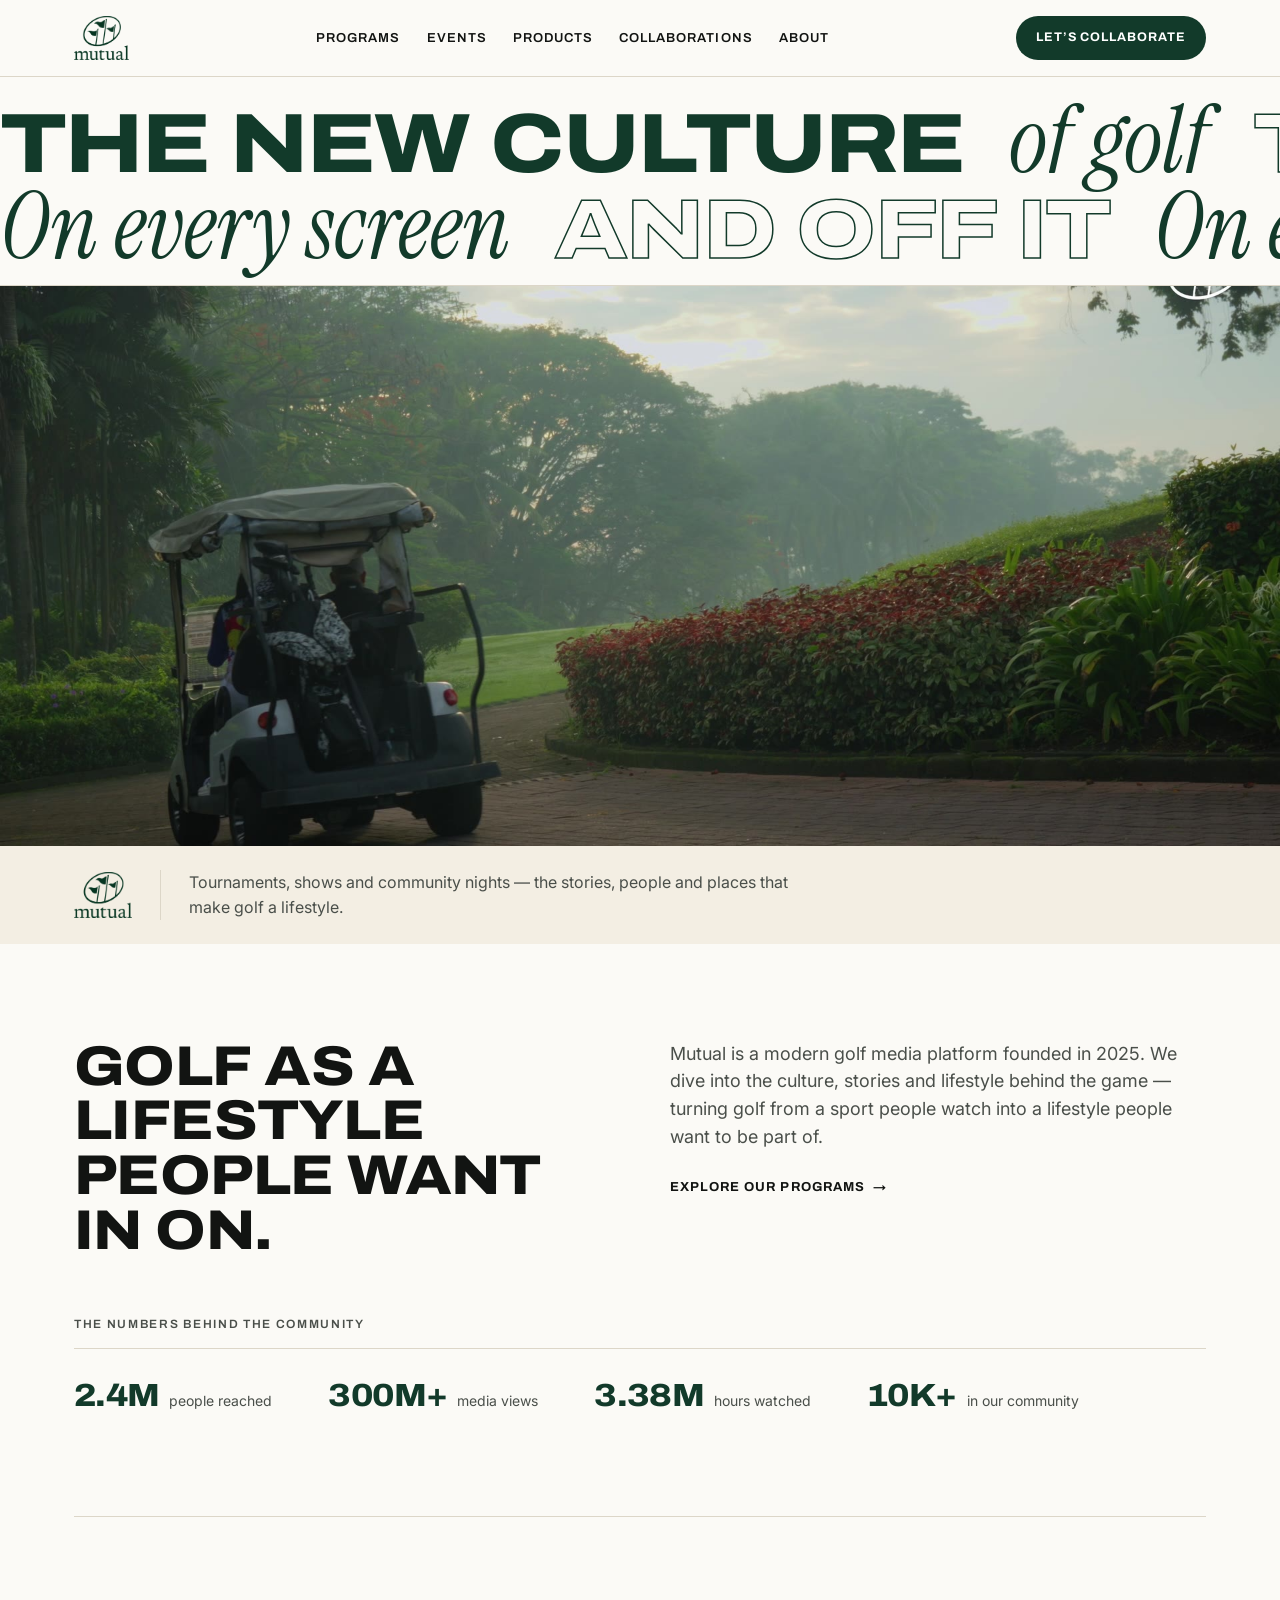
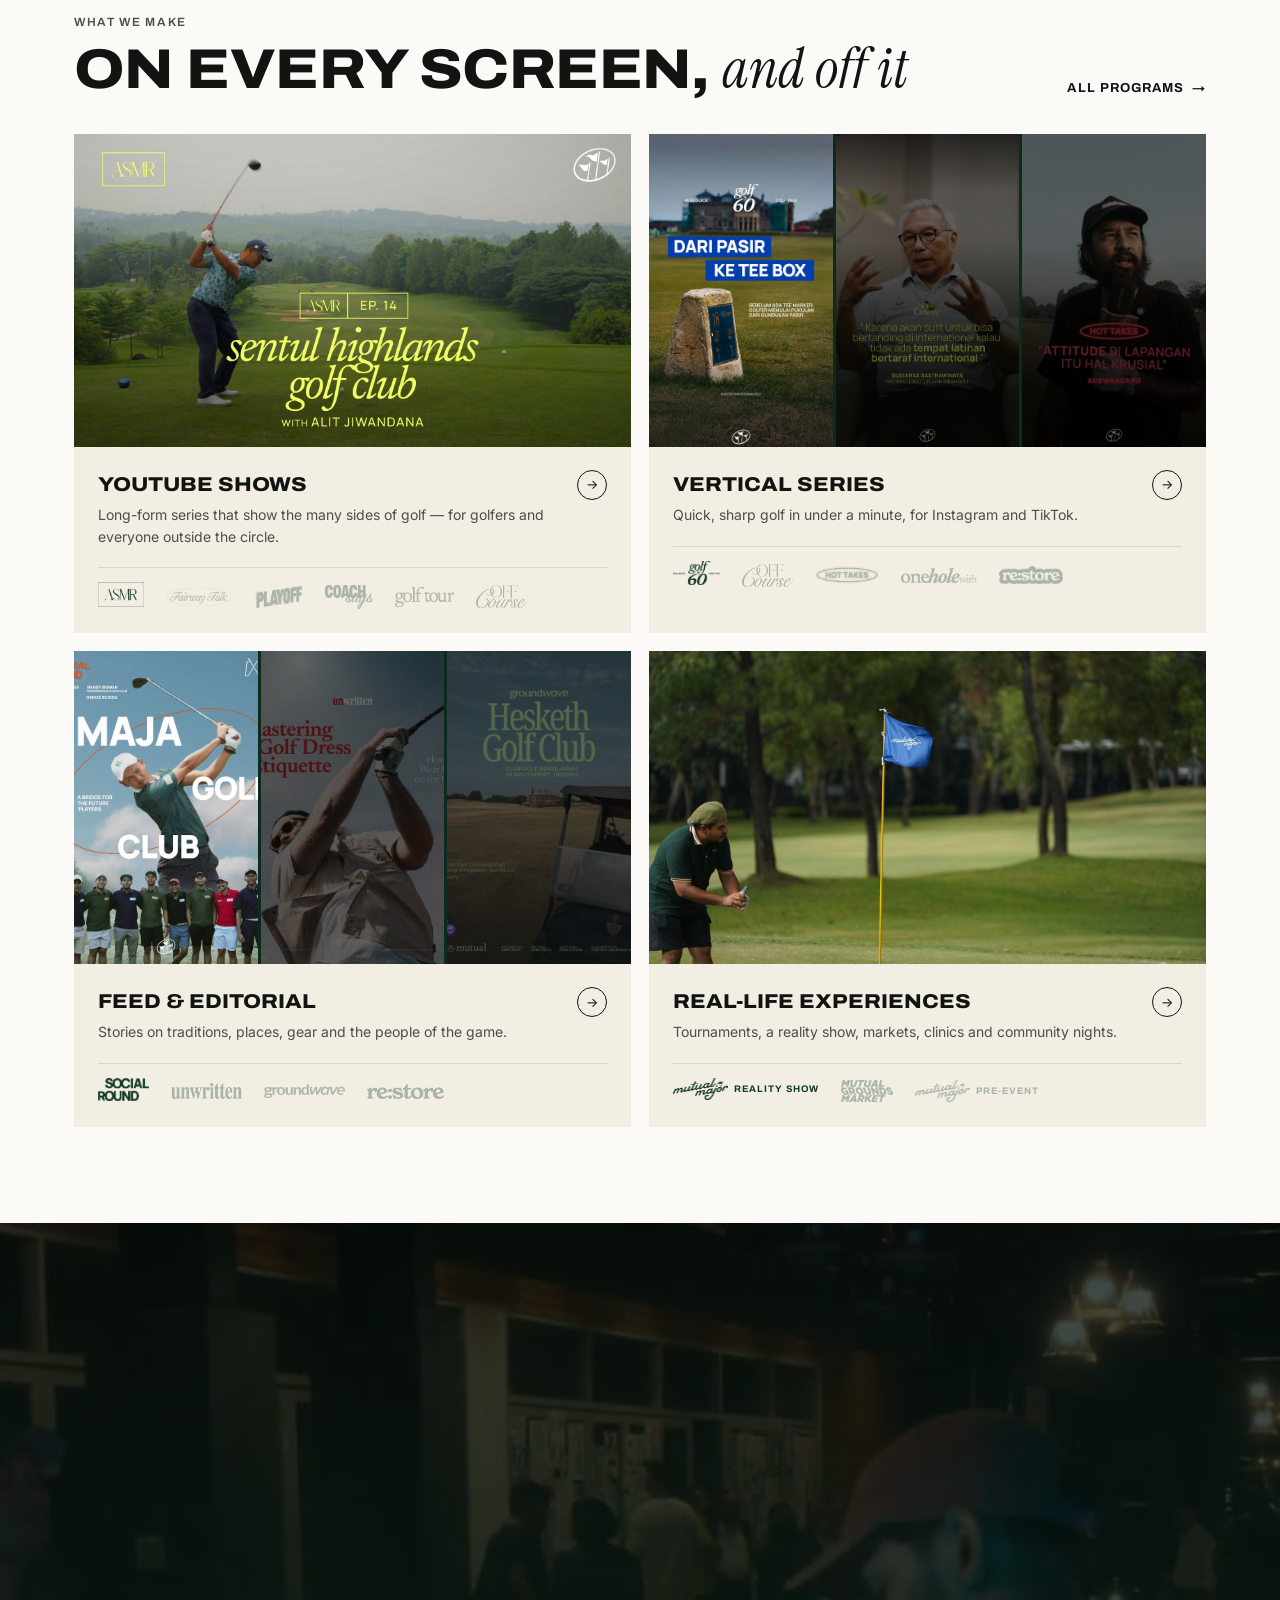
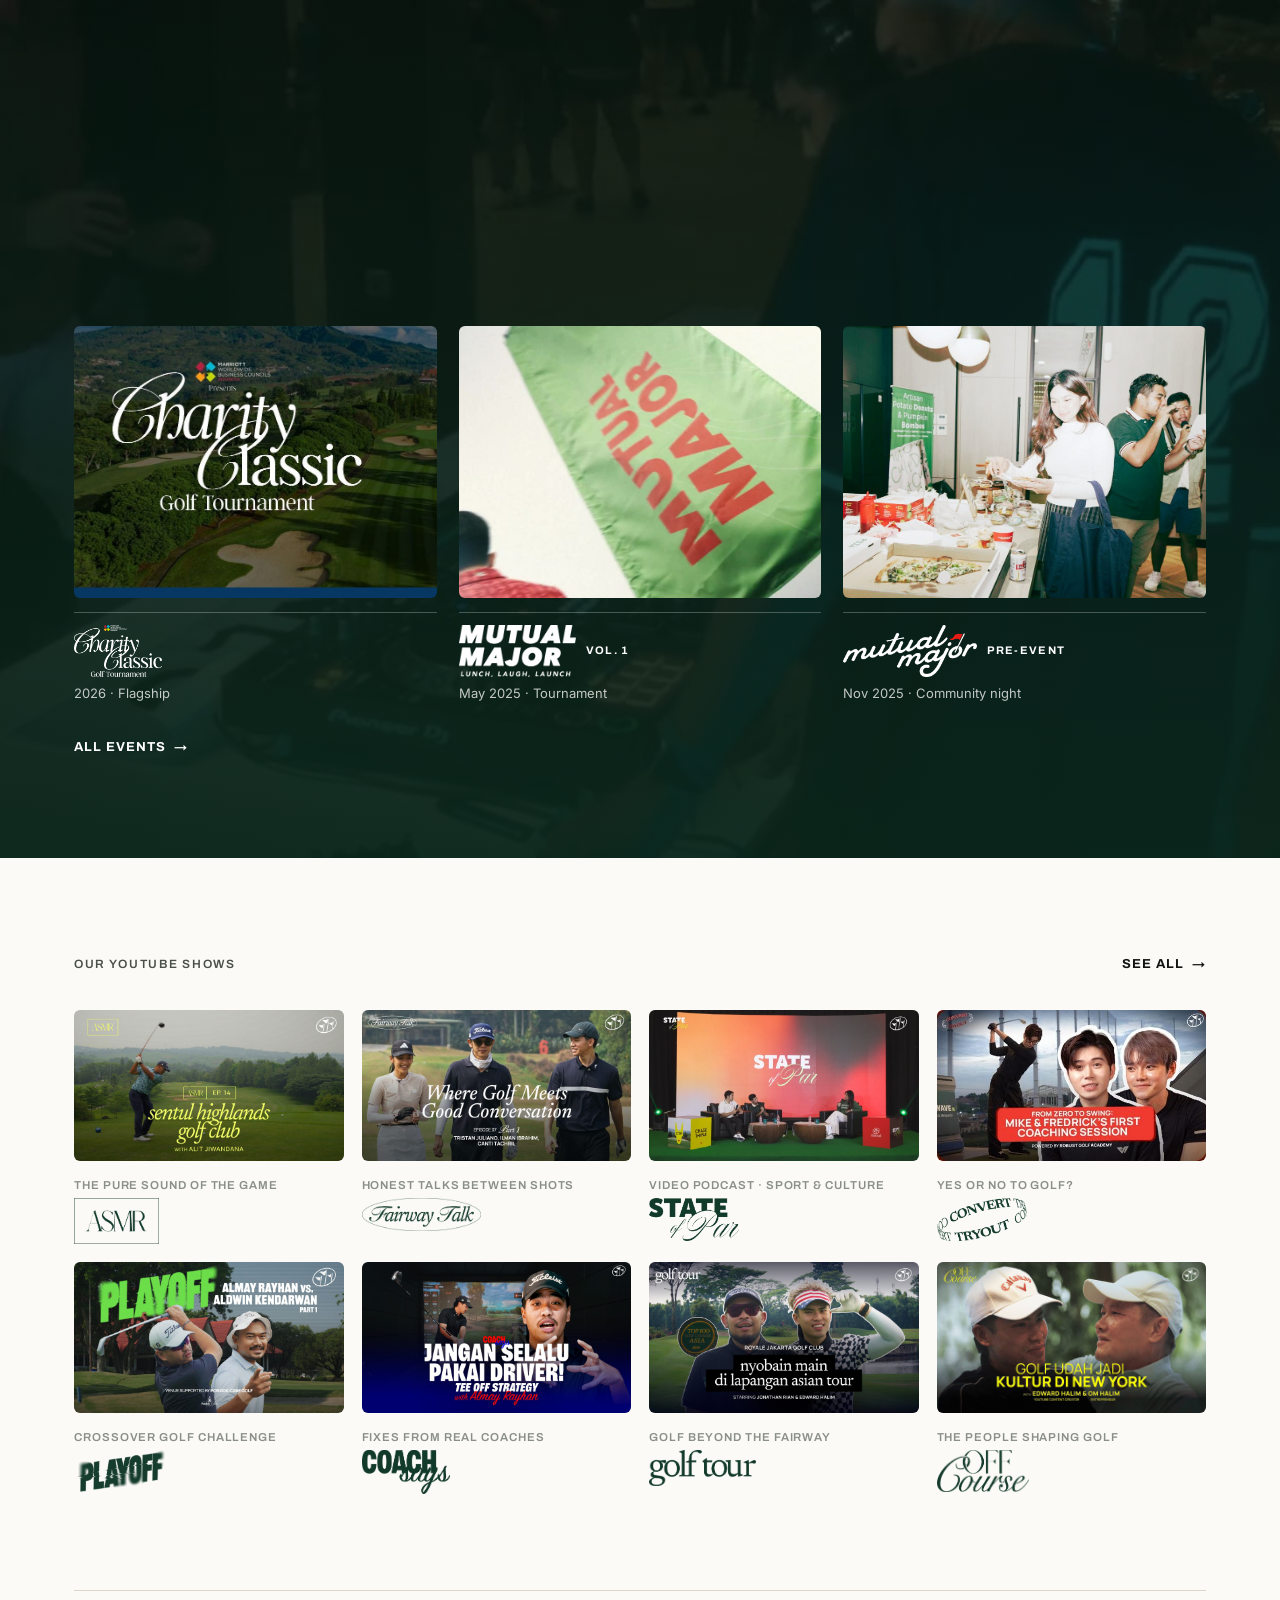
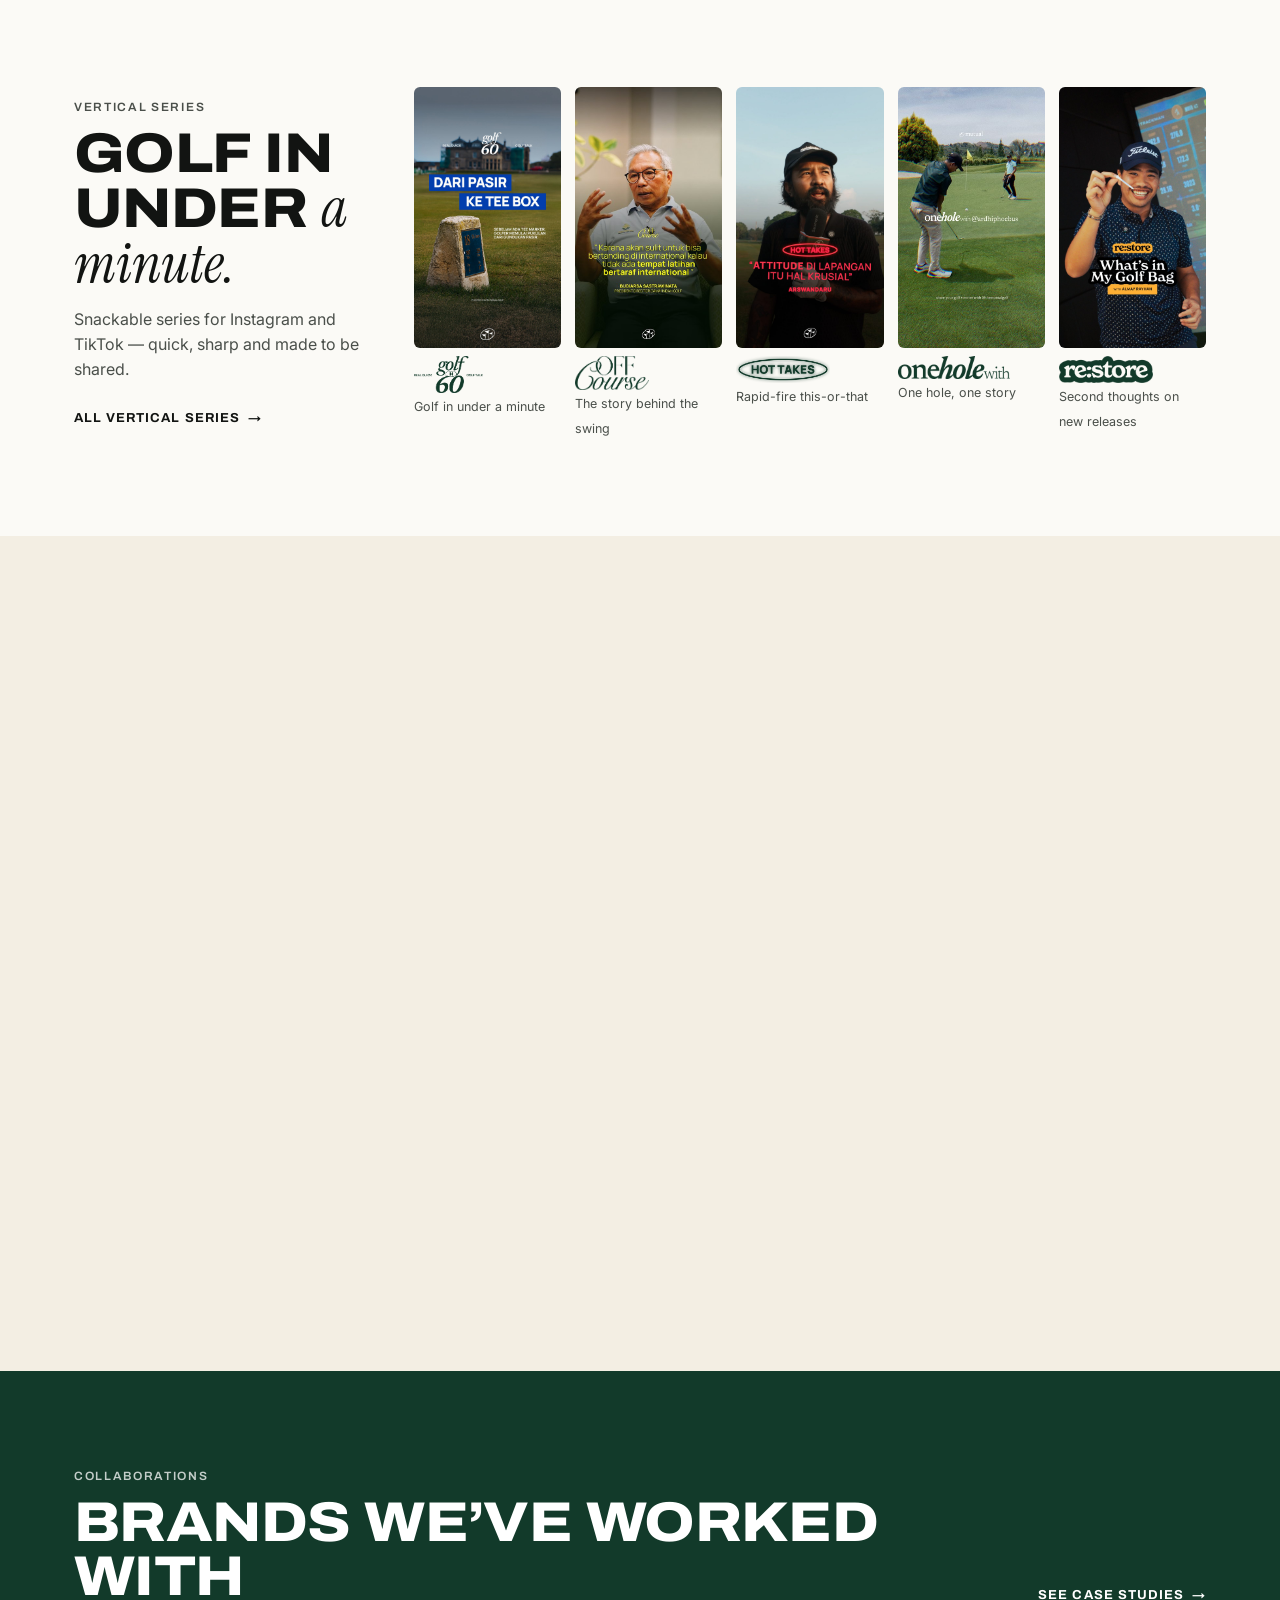
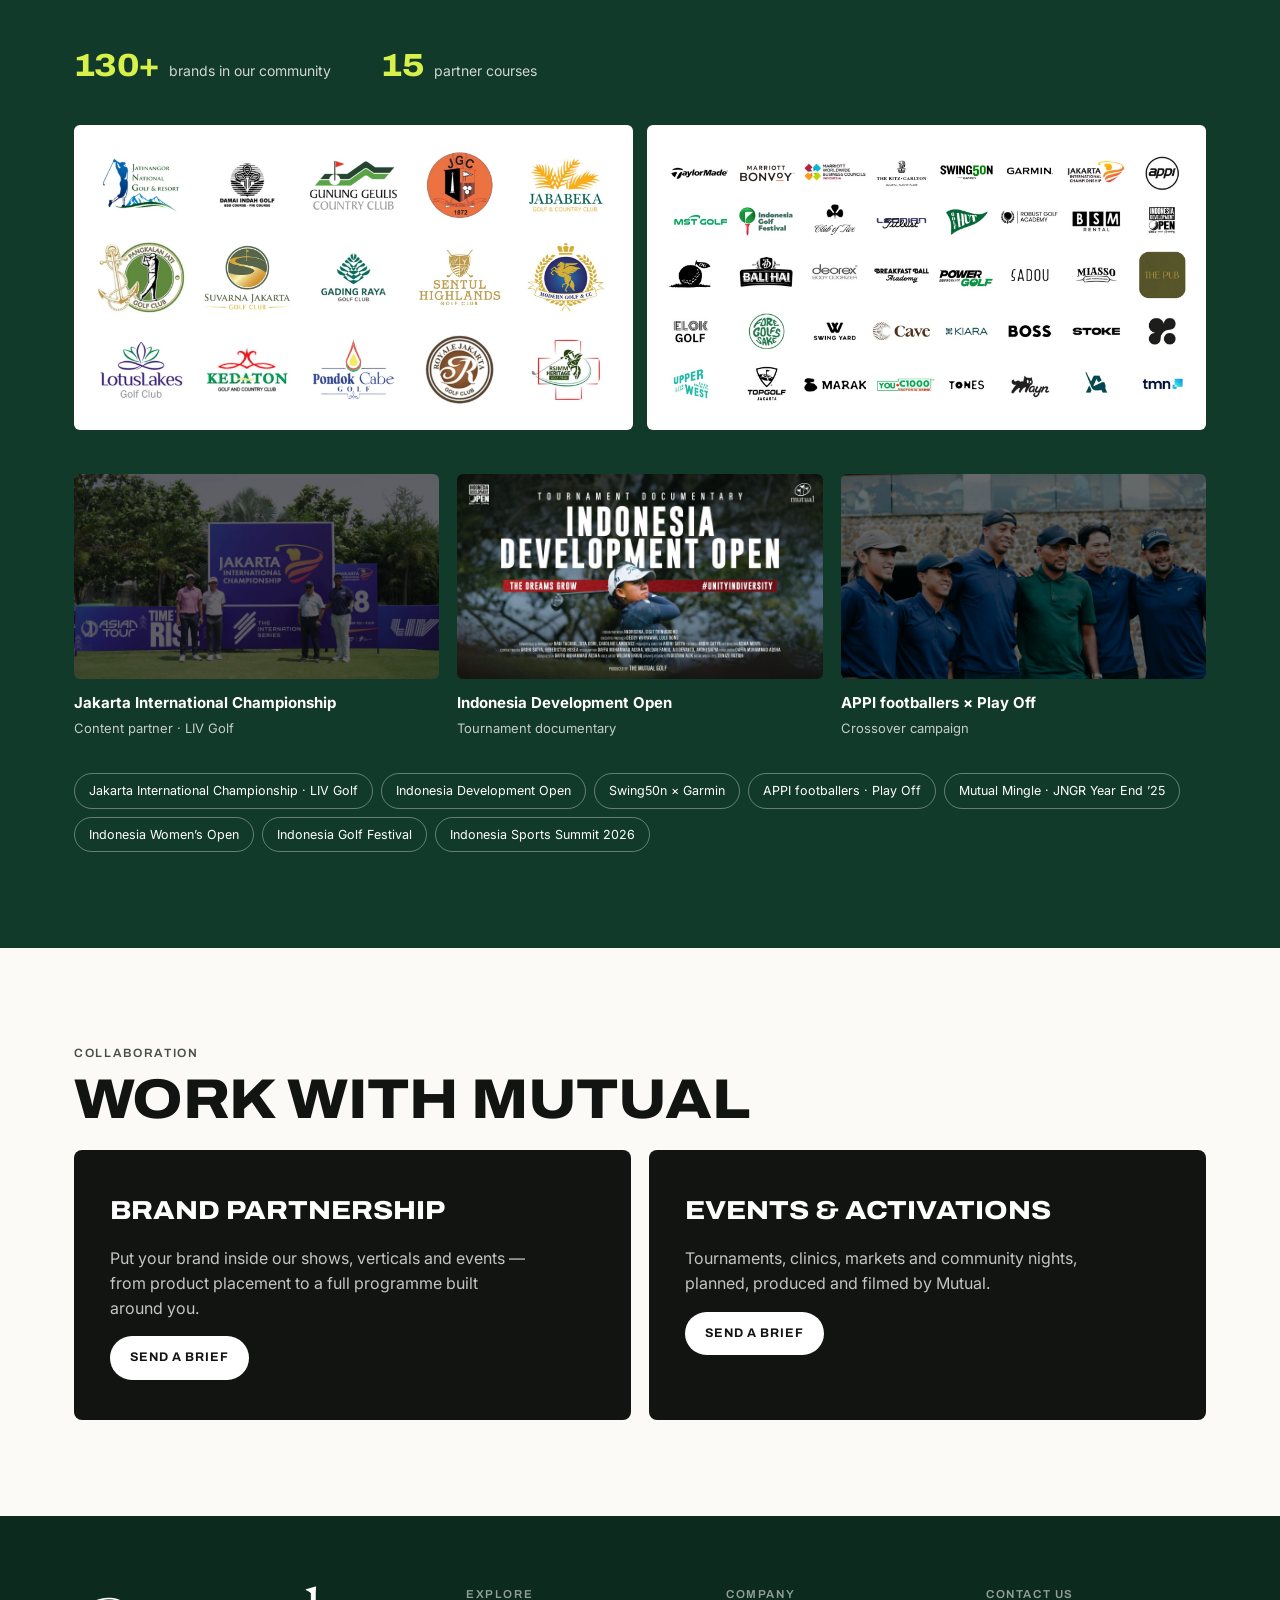
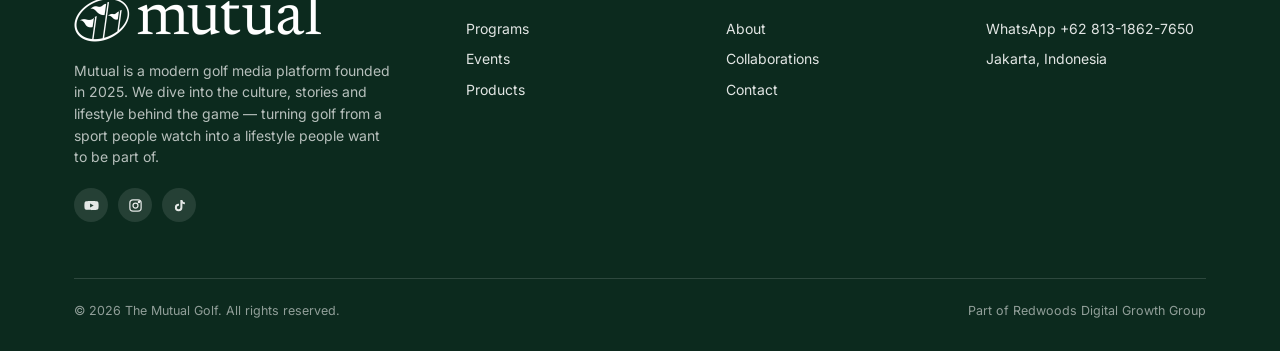
==== commit 70523045: "Homepage: big headline marquee above the banner Two rows of oversized type ("The new culture of golf" ====
--- a/index.html
+++ b/index.html
@@ -35,7 +35,7 @@
 </head>
 <body data-page="index">
 <div id="header"></div>
-<main id="main"><!-- PRERENDER:START --><div class="ticker" aria-hidden="true"><div class="ticker-track"><span>ASMR</span><i></i><span>Fairway Talk</span><i></i><span>State of Par</span><i></i><span>Can We Even Swing?</span><i></i><span>Play Off</span><i></i><span>Coach Says</span><i></i><span>Golf Tour</span><i></i><span>Off Course</span><i></i><span>Golf 60</span><i></i><span>Off Course</span><i></i><span>Hot Takes</span><i></i><span>One Hole With</span><i></i><span>re:store</span><i></i><span>Social Round</span><i></i><span>Unwritten</span><i></i><span>Groundwave</span><i></i><span>re:store</span><i></i><span>Mutual Major</span><i></i><span>Coach Says Live</span><i></i><span>Mutual Grounds Market</span><i></i><span>ASMR</span><i></i><span>Fairway Talk</span><i></i><span>State of Par</span><i></i><span>Can We Even Swing?</span><i></i><span>Play Off</span><i></i><span>Coach Says</span><i></i><span>Golf Tour</span><i></i><span>Off Course</span><i></i><span>Golf 60</span><i></i><span>Off Course</span><i></i><span>Hot Takes</span><i></i><span>One Hole With</span><i></i><span>re:store</span><i></i><span>Social Round</span><i></i><span>Unwritten</span><i></i><span>Groundwave</span><i></i><span>re:store</span><i></i><span>Mutual Major</span><i></i><span>Coach Says Live</span><i></i><span>Mutual Grounds Market</span><i></i></div></div>
+<main id="main"><!-- PRERENDER:START --><div class="bigmq" aria-hidden="true"><div class="bigmq-row"><b>The new culture</b><i>of golf</i><b class="o">The new culture</b><i>of golf</i><b>The new culture</b><i>of golf</i><b class="o">The new culture</b><i>of golf</i><b>The new culture</b><i>of golf</i><b class="o">The new culture</b><i>of golf</i><b>The new culture</b><i>of golf</i><b class="o">The new culture</b><i>of golf</i></div><div class="bigmq-row rev"><i>On every screen</i><b class="o">and off it</b><i>On every screen</i><b>and off it</b><i>On every screen</i><b class="o">and off it</b><i>On every screen</i><b>and off it</b><i>On every screen</i><b class="o">and off it</b><i>On every screen</i><b>and off it</b><i>On every screen</i><b class="o">and off it</b><i>On every screen</i><b>and off it</b></div></div>
       <div class="hero-media">
         <video muted="" loop="" playsinline="" preload="none" poster="assets/video/showreel-poster.jpg"><source src="assets/video/showreel-720.mp4" type="video/mp4" media="(max-width:760px)"><source src="assets/video/showreel-1080.mp4" type="video/mp4"></video>
       </div>
--- a/css/style.css
+++ b/css/style.css
@@ -417,3 +417,13 @@
 }
 .ab-pil.flip .wrap{grid-template-columns:1.15fr .85fr}
 @media (max-width:760px){.ab-pil.flip .wrap{grid-template-columns:1fr}}
+
+/* Homepage: big headline marquee above the banner (replaces the programme-name ticker) */
+.bigmq{background:var(--bg);overflow:hidden;padding:18px 0 12px;border-bottom:1px solid var(--line)}
+.bigmq-row{display:flex;width:max-content;gap:44px;align-items:baseline;white-space:nowrap;animation:tick 46s linear infinite;padding-right:44px}
+.bigmq-row.rev{animation-direction:reverse;animation-duration:58s;margin-top:-6px}
+.bigmq b{font-family:var(--f-head);font-weight:800;font-stretch:118%;text-transform:uppercase;font-size:84px;line-height:1;letter-spacing:-.02em;color:var(--green)}
+.bigmq i{font-family:var(--f-serif);font-style:italic;font-size:92px;line-height:1;color:var(--green)}
+.bigmq .o{color:transparent;-webkit-text-stroke:1.5px var(--green)}
+@media (max-width:760px){.bigmq{padding:12px 0 8px}.bigmq b{font-size:44px}.bigmq i{font-size:50px}.bigmq-row{gap:24px;padding-right:24px}.bigmq .o{-webkit-text-stroke-width:1px}}
+@media (prefers-reduced-motion:reduce){.bigmq-row{animation:none}}
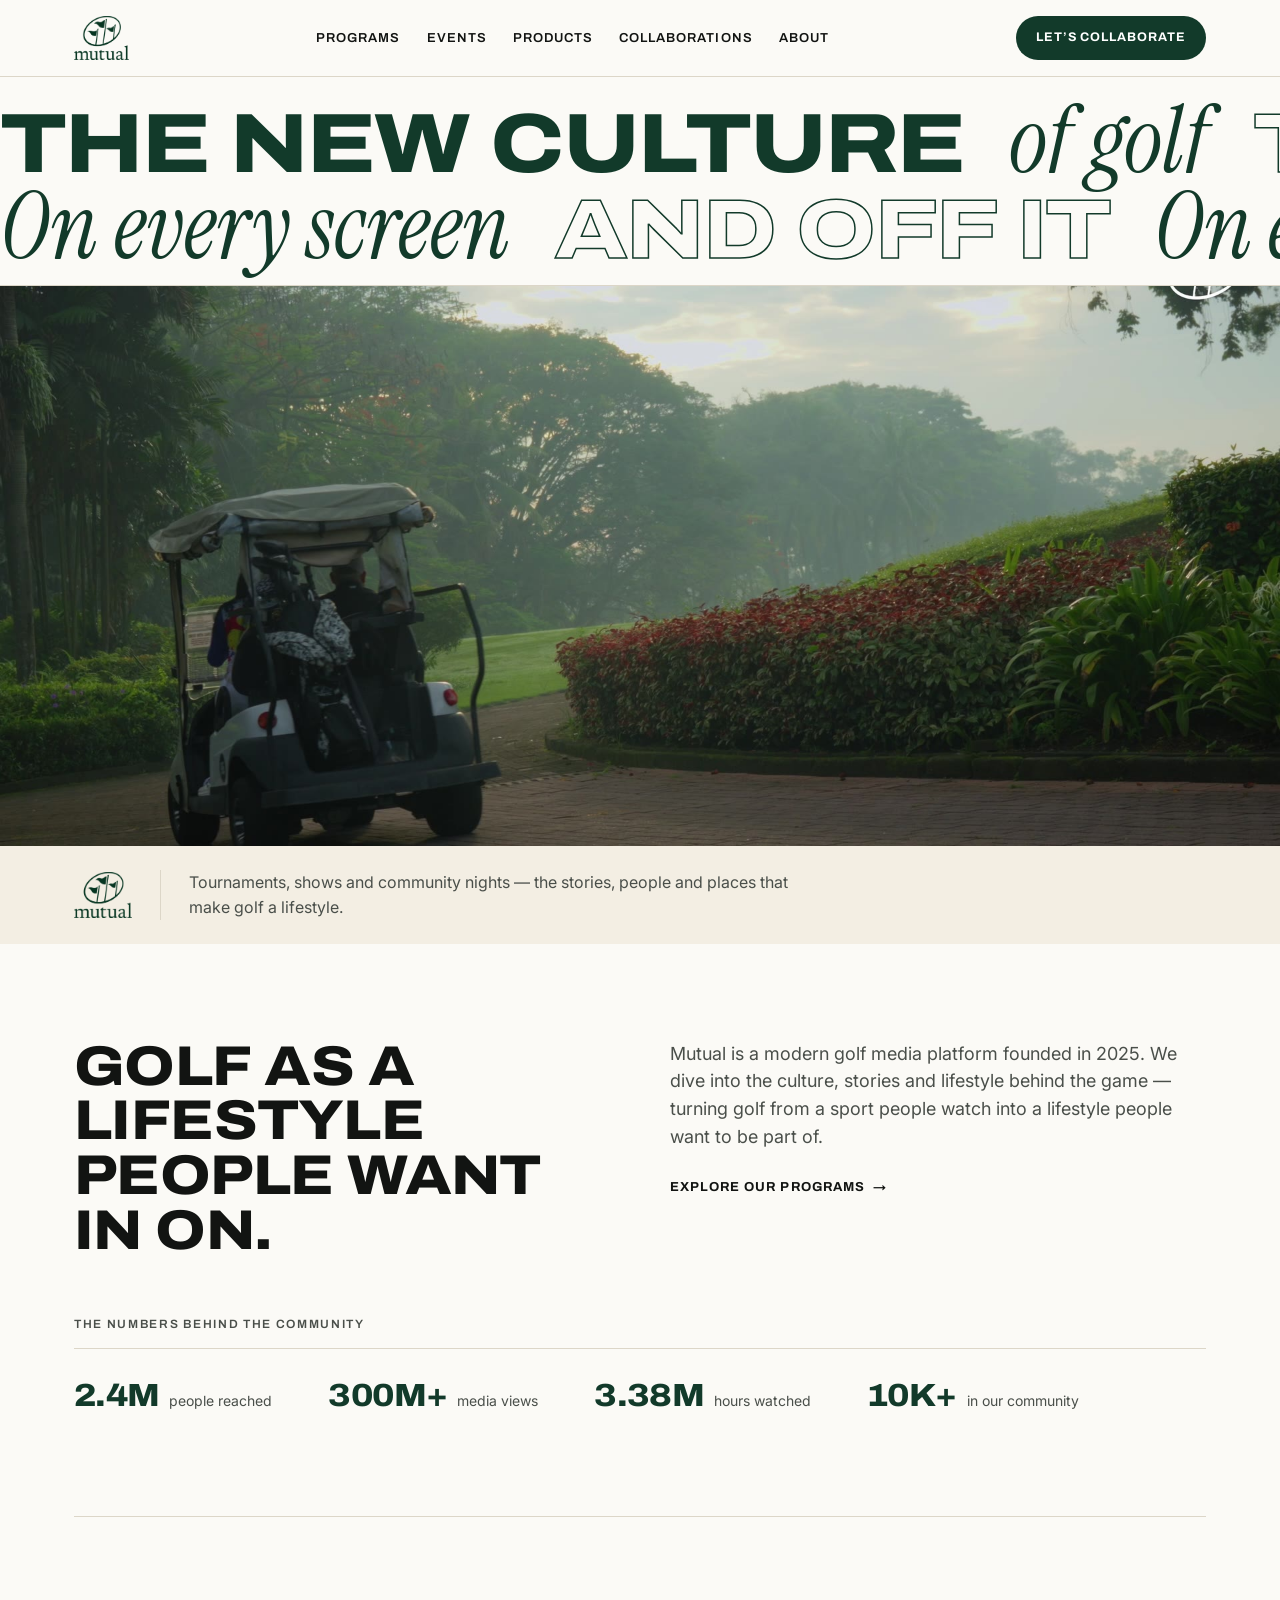
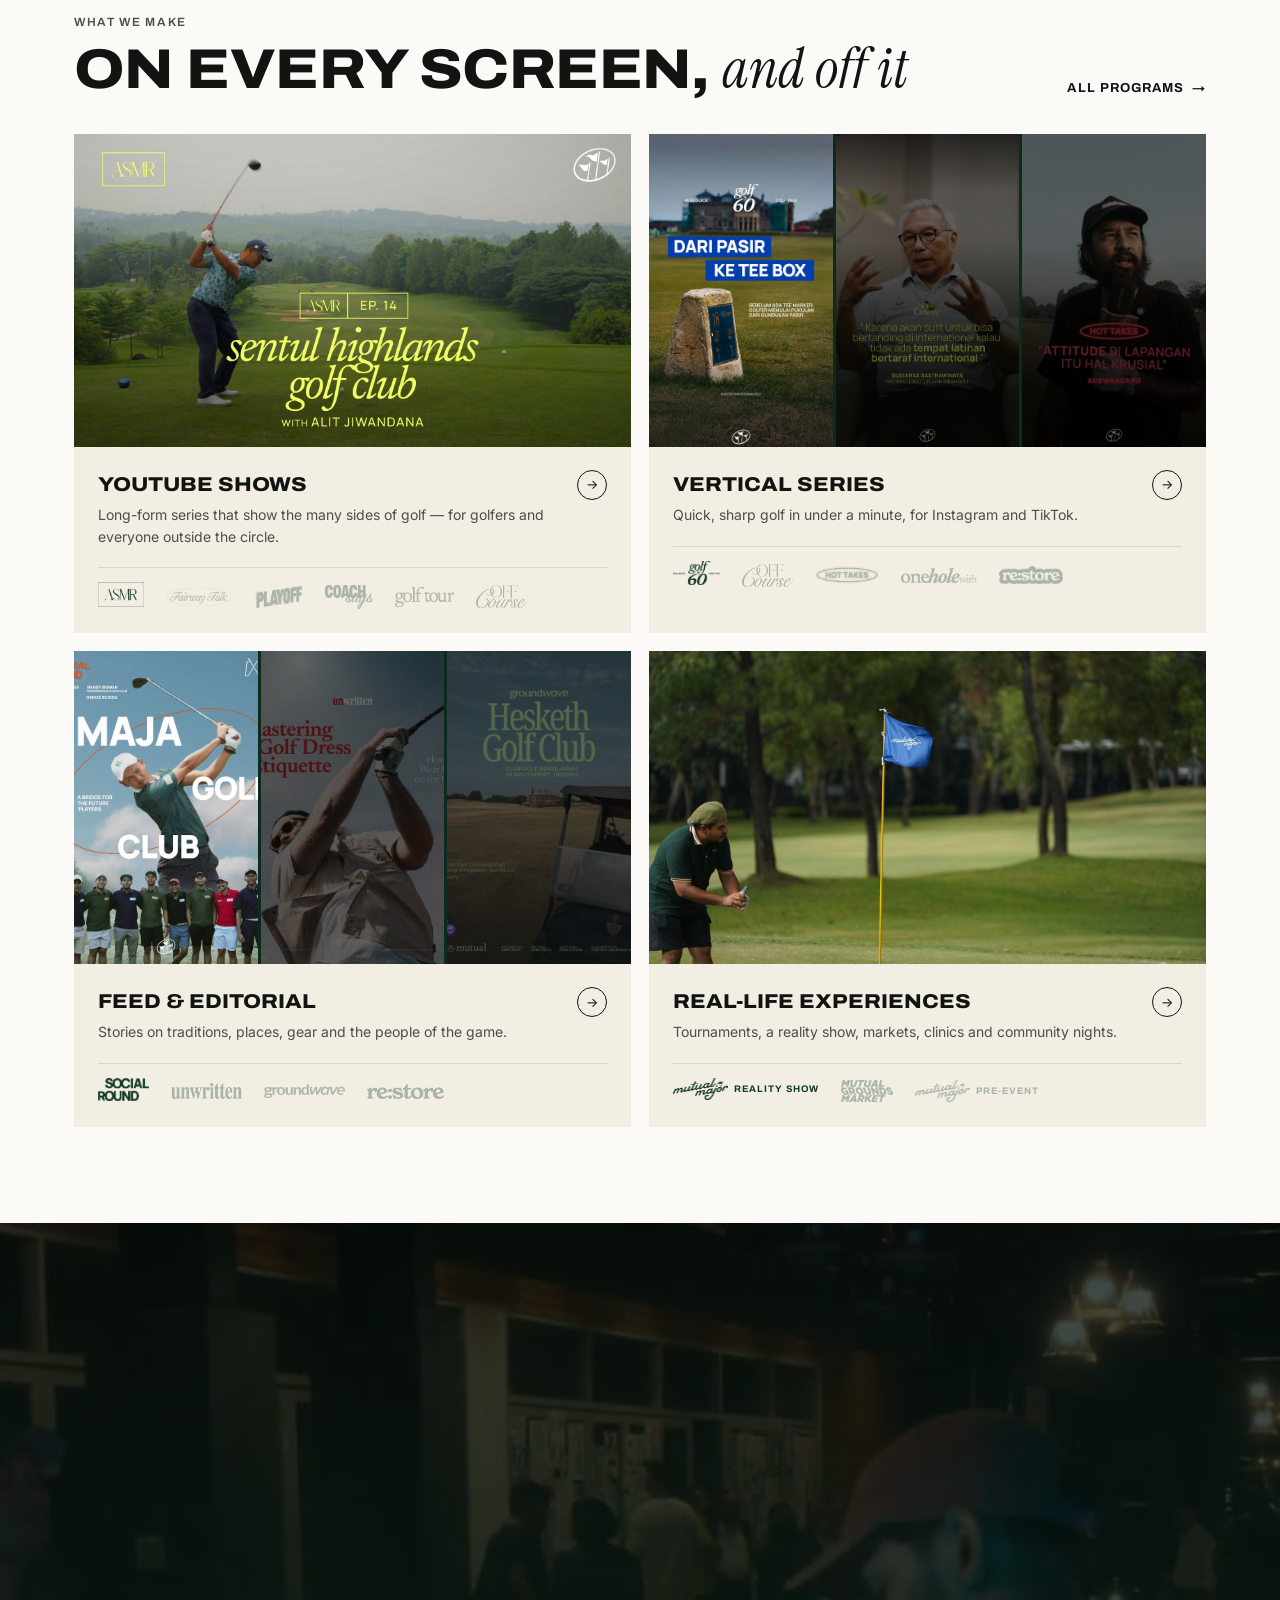
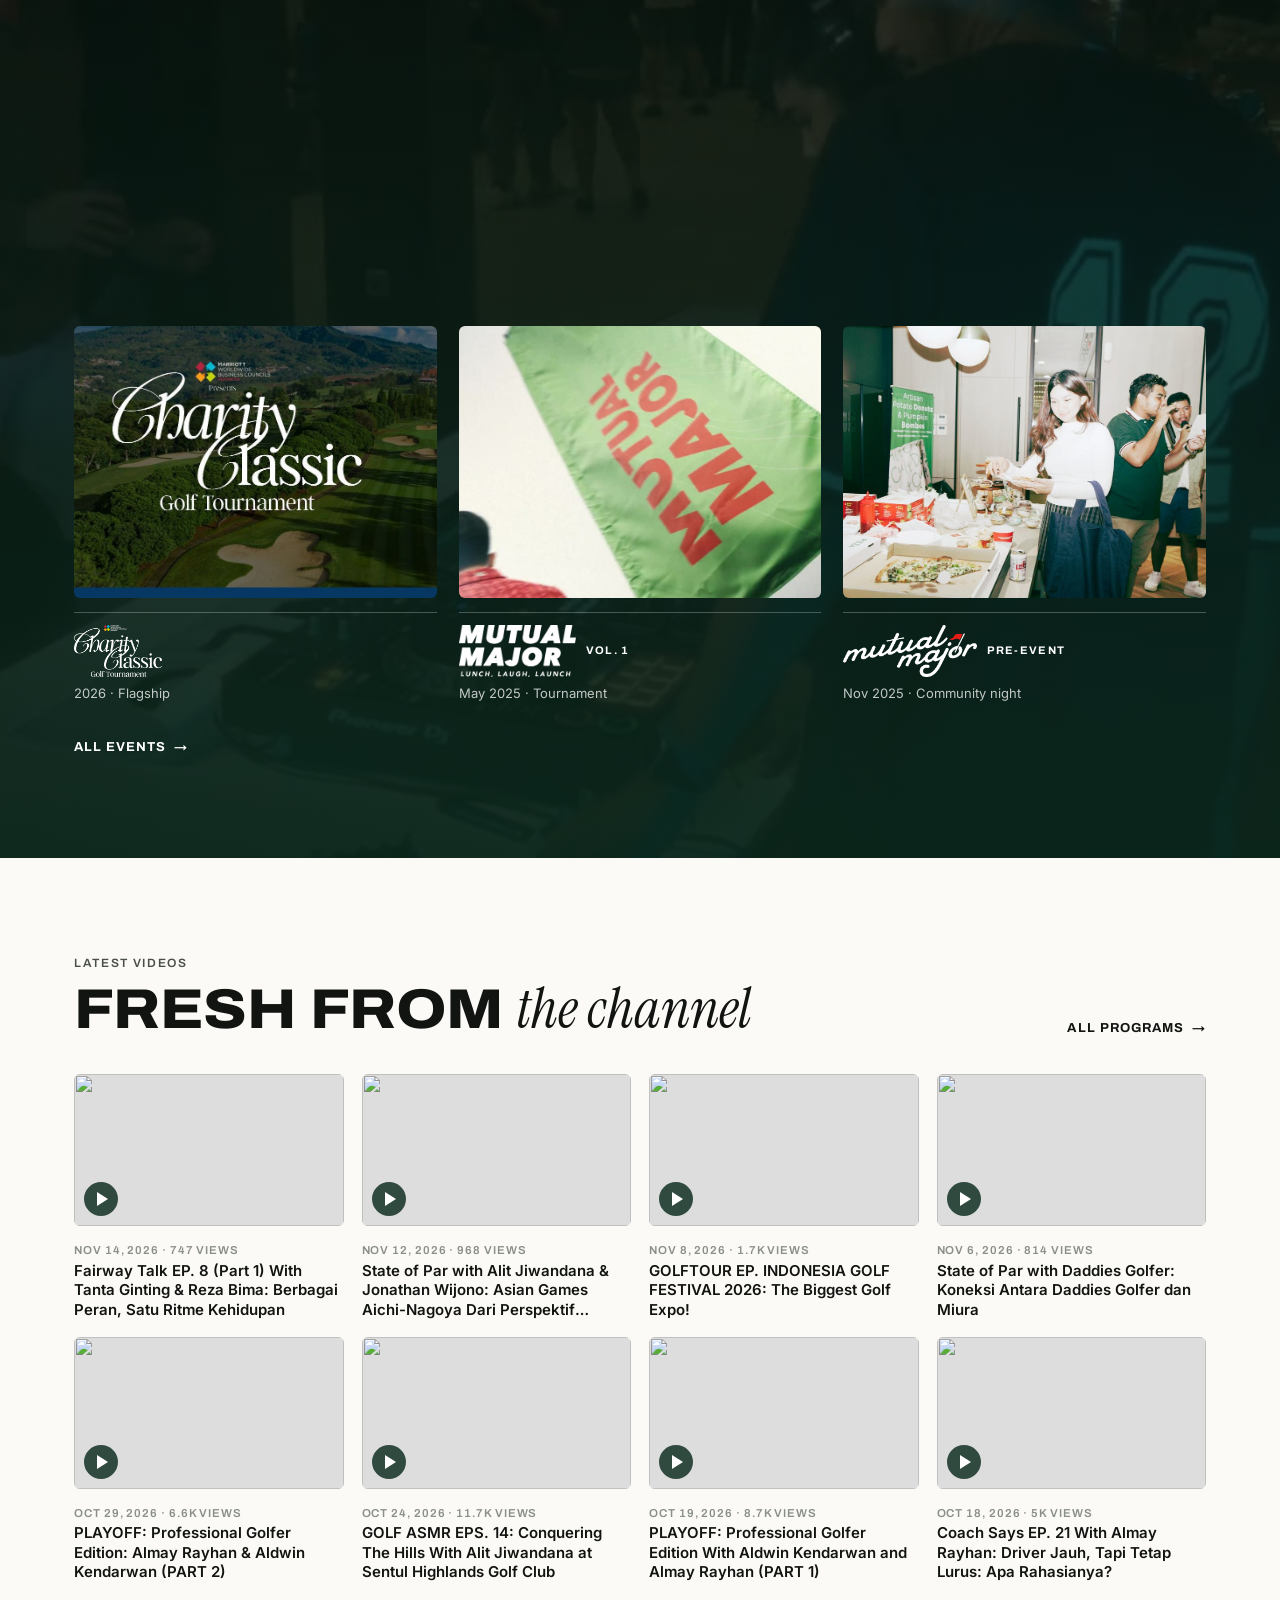
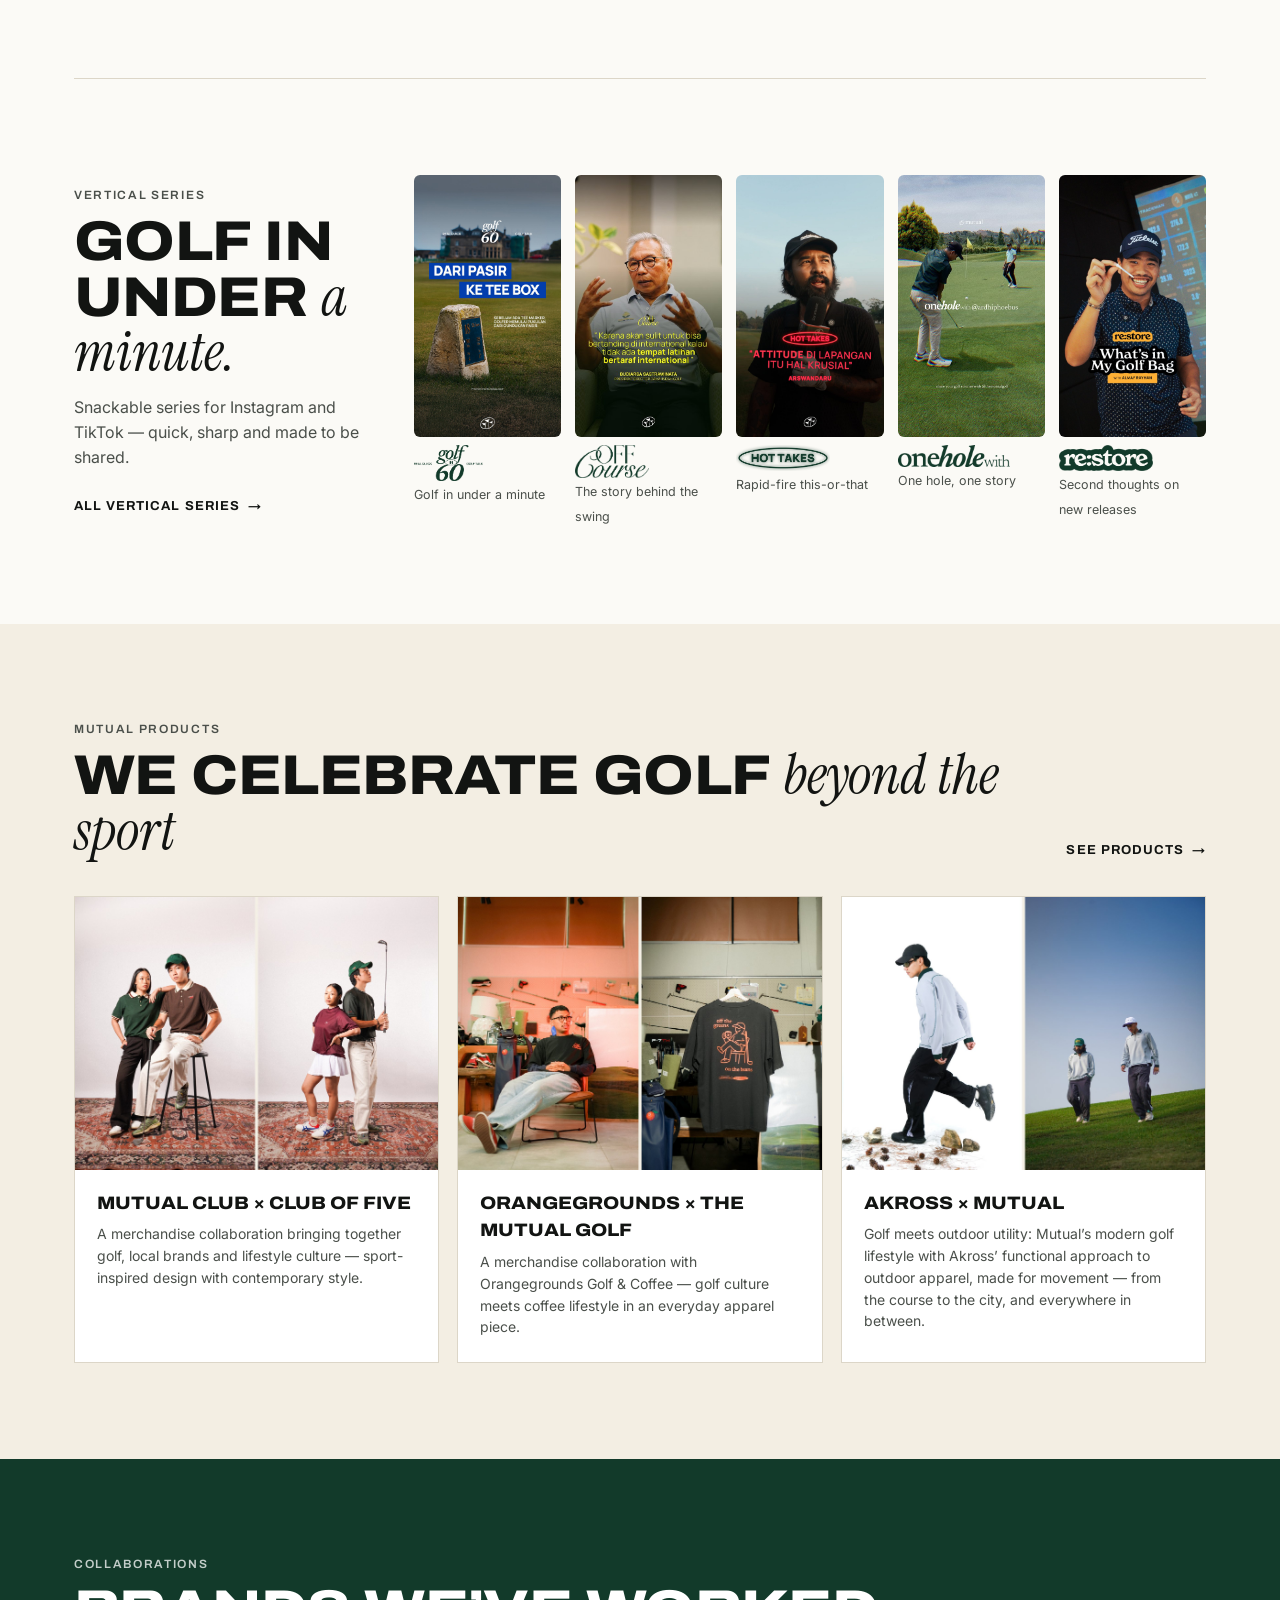
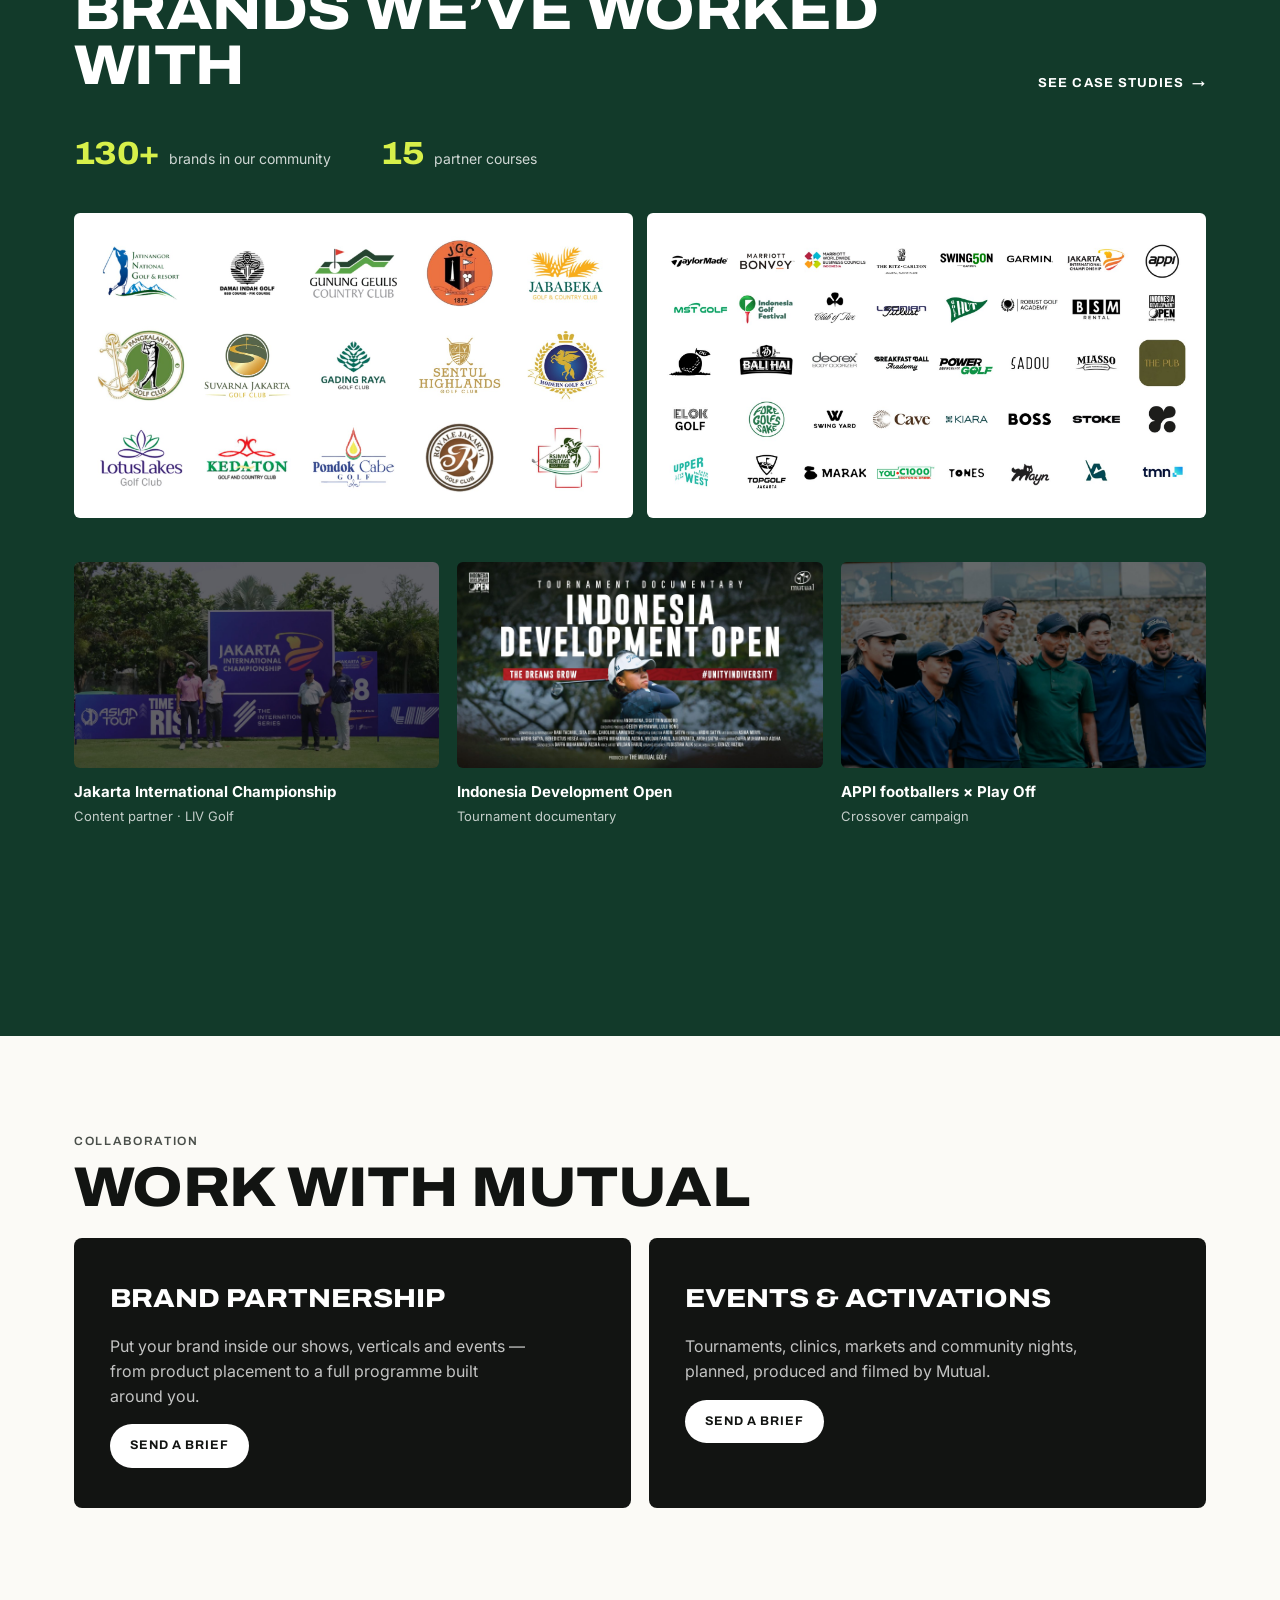
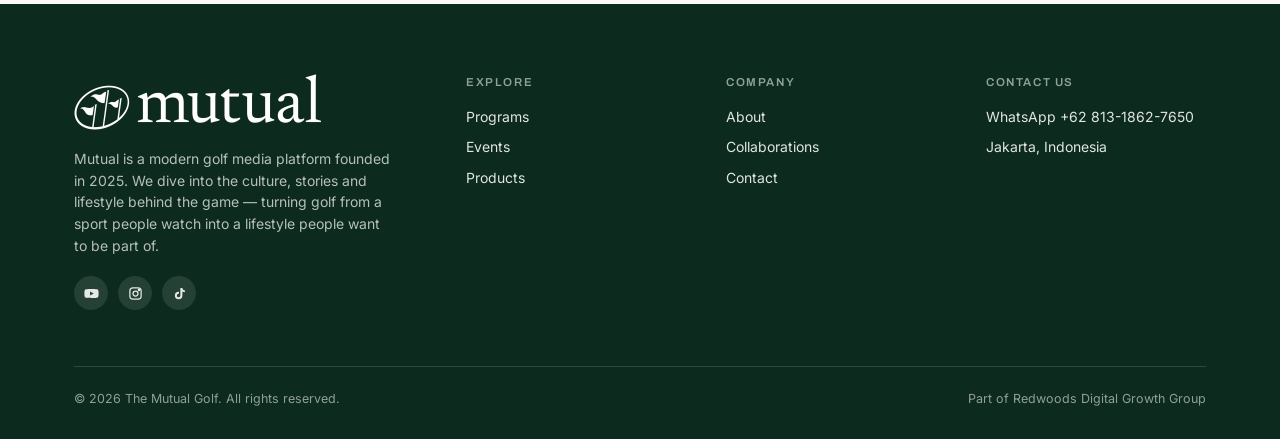
==== commit 91e8d82f: "Latest YouTube videos on Home and Programs, playing on the site The homepage shows the eight newest " ====
--- a/index.html
+++ b/index.html
@@ -66,8 +66,8 @@
       <div class="exp-grid"><a class="exp-card rv" href="/events"><div class="exp-ph"><img src="assets/img/ev-major2.jpg" alt="Mutual Major Vol. 2" loading="lazy"></div><div class="exp-meta"><span class="nm-dark"><img class="nm-logo" src="assets/logos/programs/mutual-major.png" alt="Mutual Major Vol. 2" style="width:103px"><i class="nm-note">Vol. 2</i></span><span class="exp-date">Nov 2025 · Tournament</span></div></a><a class="exp-card rv" href="/events"><div class="exp-ph"><img src="assets/img/ev-major-reality.jpg" alt="Mutual Major · Reality Show" loading="lazy"></div><div class="exp-meta"><span class="nm-dark"><img class="nm-logo" src="assets/logos/programs/mutual-major.png" alt="Mutual Major · Reality Show" style="width:103px"><i class="nm-note">Reality show</i></span><span class="exp-date">2025 · Reality show</span></div></a><a class="exp-card rv" href="/events"><div class="exp-ph"><img src="assets/img/ev-market.jpg" alt="Mutual Grounds Market" loading="lazy"></div><div class="exp-meta"><span class="nm-dark"><img class="nm-logo" src="assets/logos/programs/mutual-grounds-market.png" alt="Mutual Grounds Market" style="width:99px"></span><span class="exp-date">21–26 Apr 2026 · Market</span></div></a><a class="exp-card rv" href="/events"><div class="exp-ph"><img src="assets/img/ev-charity.jpg" alt="Charity Classic Golf Tournament" loading="lazy"></div><div class="exp-meta"><span class="nm-dark"><img class="nm-logo" src="assets/logos/programs/charity-classic.png" alt="Charity Classic Golf Tournament" style="width:83px"></span><span class="exp-date">2026 · Flagship</span></div></a><a class="exp-card rv" href="/events"><div class="exp-ph"><img src="assets/img/ev-major1.jpg" alt="Mutual Major Vol. 1" loading="lazy"></div><div class="exp-meta"><span class="nm-dark"><img class="nm-logo" src="assets/logos/programs/mutual-major-vol1.png" alt="Mutual Major Vol. 1" style="width:96px"><i class="nm-note">Vol. 1</i></span><span class="exp-date">May 2025 · Tournament</span></div></a><a class="exp-card rv" href="/events"><div class="exp-ph"><img src="assets/img/ev-pre.jpg" alt="Mutual Club &amp; Card launch" loading="lazy"></div><div class="exp-meta"><span class="nm-dark"><img class="nm-logo" src="assets/logos/programs/mutual-major.png" alt="Mutual Club &amp; Card launch" style="width:103px"><i class="nm-note">Pre-event</i></span><span class="exp-date">Nov 2025 · Community night</span></div></a></div>
       <a class="link-arrow exp-all rv" href="/events">All events</a>
     </div></section><section class="sec"><div class="wrap">
-      <div class="sec-head rv"><div class="eyebrow">Our YouTube shows</div><a class="link-arrow" href="/programs#youtube">See all</a></div>
-      <div class="shelf"><a class="vid rv" href="/programs#youtube"><div class="thumb"><img src="assets/img/yt-asmr.jpg" alt="" loading="lazy"></div><div class="nm-body"><small>The pure sound of the game</small><h4><span class="nm-txt">ASMR</span><span class="nm-in"><img class="nm-logo" src="assets/logos/programs/asmr-ink.png" alt="ASMR" style="width:85px"></span></h4></div></a><a class="vid rv" href="/programs#youtube"><div class="thumb"><img src="assets/img/yt-fairway.jpg" alt="" loading="lazy"></div><div class="nm-body"><small>Honest talks between shots</small><h4><span class="nm-txt">Fairway Talk</span><span class="nm-in"><img class="nm-logo" src="assets/logos/programs/fairway-talk-ink.png" alt="Fairway Talk" style="width:119px"></span></h4></div></a><a class="vid rv" href="/programs#youtube"><div class="thumb"><img src="assets/img/yt-state.jpg" alt="" loading="lazy"></div><div class="nm-body"><small>Video podcast · sport &amp; culture</small><h4><span class="nm-txt">State of Par</span><span class="nm-in"><img class="nm-logo" src="assets/logos/programs/state-of-par-ink.png" alt="State of Par" style="width:90px"></span></h4></div></a><a class="vid rv" href="/programs#youtube"><div class="thumb"><img src="assets/img/yt-convert.jpg" alt="" loading="lazy"></div><div class="nm-body"><small>Yes or No to Golf?</small><h4><span class="nm-txt">Can We Even Swing?</span><span class="nm-in"><img class="nm-logo" src="assets/logos/programs/convert-tryout-ink.png" alt="Can We Even Swing?" style="width:90px"></span></h4></div></a><a class="vid rv" href="/programs#youtube"><div class="thumb"><img src="assets/img/yt-playoff.jpg" alt="" loading="lazy"></div><div class="nm-body"><small>Crossover golf challenge</small><h4><span class="nm-txt">Play Off</span><span class="nm-in"><img class="nm-logo" src="assets/logos/programs/playoff-ink.png" alt="Play Off" style="width:91px"></span></h4></div></a><a class="vid rv" href="/programs#youtube"><div class="thumb"><img src="assets/img/yt-coach.jpg" alt="" loading="lazy"></div><div class="nm-body"><small>Fixes from real coaches</small><h4><span class="nm-txt">Coach Says</span><span class="nm-in"><img class="nm-logo" src="assets/logos/programs/coach-says-ink.png" alt="Coach Says" style="width:88px"></span></h4></div></a><a class="vid rv" href="/programs#youtube"><div class="thumb"><img src="assets/img/yt-tour.jpg" alt="" loading="lazy"></div><div class="nm-body"><small>Golf beyond the fairway</small><h4><span class="nm-txt">Golf Tour</span><span class="nm-in"><img class="nm-logo" src="assets/logos/programs/golf-tour-ink.png" alt="Golf Tour" style="width:107px"></span></h4></div></a><a class="vid rv" href="/programs#youtube"><div class="thumb"><img src="assets/img/yt-offcourse.jpg" alt="" loading="lazy"></div><div class="nm-body"><small>The people shaping golf</small><h4><span class="nm-txt">Off Course</span><span class="nm-in"><img class="nm-logo" src="assets/logos/programs/off-course-ink.png" alt="Off Course" style="width:92px"></span></h4></div></a></div>
+      <div class="sec-head rv"><div><div class="eyebrow">Latest videos</div><h2 class="h-l">Fresh from <span class="serif">the channel</span></h2></div><a class="link-arrow" href="/programs#youtube">All programs</a></div>
+      <div class="shelf"><a class="vid yt rv" href="https://www.youtube.com/watch?v=dVN0c20qPZQ" data-yt="dVN0c20qPZQ" target="_blank" rel="noopener"><div class="thumb"><img src="https://i.ytimg.com/vi/dVN0c20qPZQ/maxresdefault.jpg" data-fb="https://i.ytimg.com/vi/dVN0c20qPZQ/mqdefault.jpg" alt="" loading="lazy"><span class="play" aria-hidden="true"></span></div><div class="nm-body"><small>Nov 14, 2026 · 747 views</small><h4>Fairway Talk EP. 8 (Part 1) With Tanta Ginting &amp; Reza Bima: Berbagai Peran, Satu Ritme Kehidupan</h4></div></a><a class="vid yt rv" href="https://www.youtube.com/watch?v=wwNYrEdpvSc" data-yt="wwNYrEdpvSc" target="_blank" rel="noopener"><div class="thumb"><img src="https://i.ytimg.com/vi/wwNYrEdpvSc/maxresdefault.jpg" data-fb="https://i.ytimg.com/vi/wwNYrEdpvSc/mqdefault.jpg" alt="" loading="lazy"><span class="play" aria-hidden="true"></span></div><div class="nm-body"><small>Nov 12, 2026 · 968 views</small><h4>State of Par with Alit Jiwandana &amp; Jonathan Wijono: Asian Games Aichi-Nagoya Dari Perspektif Mereka</h4></div></a><a class="vid yt rv" href="https://www.youtube.com/watch?v=31kiyzN3ts0" data-yt="31kiyzN3ts0" target="_blank" rel="noopener"><div class="thumb"><img src="https://i.ytimg.com/vi/31kiyzN3ts0/maxresdefault.jpg" data-fb="https://i.ytimg.com/vi/31kiyzN3ts0/mqdefault.jpg" alt="" loading="lazy"><span class="play" aria-hidden="true"></span></div><div class="nm-body"><small>Nov 8, 2026 · 1.7K views</small><h4>GOLFTOUR EP. INDONESIA GOLF FESTIVAL 2026: The Biggest Golf Expo!</h4></div></a><a class="vid yt rv" href="https://www.youtube.com/watch?v=bYndZDZCa9g" data-yt="bYndZDZCa9g" target="_blank" rel="noopener"><div class="thumb"><img src="https://i.ytimg.com/vi/bYndZDZCa9g/maxresdefault.jpg" data-fb="https://i.ytimg.com/vi/bYndZDZCa9g/mqdefault.jpg" alt="" loading="lazy"><span class="play" aria-hidden="true"></span></div><div class="nm-body"><small>Nov 6, 2026 · 814 views</small><h4>State of Par with Daddies Golfer: Koneksi Antara Daddies Golfer dan Miura</h4></div></a><a class="vid yt rv" href="https://www.youtube.com/watch?v=Asao025h9Bw" data-yt="Asao025h9Bw" target="_blank" rel="noopener"><div class="thumb"><img src="https://i.ytimg.com/vi/Asao025h9Bw/maxresdefault.jpg" data-fb="https://i.ytimg.com/vi/Asao025h9Bw/mqdefault.jpg" alt="" loading="lazy"><span class="play" aria-hidden="true"></span></div><div class="nm-body"><small>Oct 29, 2026 · 6.6K views</small><h4>PLAYOFF: Professional Golfer Edition: Almay Rayhan &amp; Aldwin Kendarwan (PART 2)</h4></div></a><a class="vid yt rv" href="https://www.youtube.com/watch?v=Taln-HRtl_E" data-yt="Taln-HRtl_E" target="_blank" rel="noopener"><div class="thumb"><img src="https://i.ytimg.com/vi/Taln-HRtl_E/maxresdefault.jpg" data-fb="https://i.ytimg.com/vi/Taln-HRtl_E/mqdefault.jpg" alt="" loading="lazy"><span class="play" aria-hidden="true"></span></div><div class="nm-body"><small>Oct 24, 2026 · 11.7K views</small><h4>GOLF ASMR EPS. 14: Conquering The Hills With Alit Jiwandana at Sentul Highlands Golf Club</h4></div></a><a class="vid yt rv" href="https://www.youtube.com/watch?v=p9R11a_fGDI" data-yt="p9R11a_fGDI" target="_blank" rel="noopener"><div class="thumb"><img src="https://i.ytimg.com/vi/p9R11a_fGDI/maxresdefault.jpg" data-fb="https://i.ytimg.com/vi/p9R11a_fGDI/mqdefault.jpg" alt="" loading="lazy"><span class="play" aria-hidden="true"></span></div><div class="nm-body"><small>Oct 19, 2026 · 8.7K views</small><h4>PLAYOFF: Professional Golfer Edition With Aldwin Kendarwan and Almay Rayhan (PART 1)</h4></div></a><a class="vid yt rv" href="https://www.youtube.com/watch?v=ptjNOsd2w_0" data-yt="ptjNOsd2w_0" target="_blank" rel="noopener"><div class="thumb"><img src="https://i.ytimg.com/vi/ptjNOsd2w_0/maxresdefault.jpg" data-fb="https://i.ytimg.com/vi/ptjNOsd2w_0/mqdefault.jpg" alt="" loading="lazy"><span class="play" aria-hidden="true"></span></div><div class="nm-body"><small>Oct 18, 2026 · 5K views</small><h4>Coach Says EP. 21  With Almay Rayhan: Driver Jauh, Tapi Tetap Lurus: Apa Rahasianya?</h4></div></a></div>
     </div></section><div class="wrap"><hr class="hair"></div><section class="sec reels"><div class="wrap">
       <div class="rv"><div class="eyebrow">Vertical series</div><h2 class="h-l">Golf in under <span class="serif">a minute.</span></h2><p>Snackable series for Instagram and TikTok — quick, sharp and made to be shared.</p><a class="link-arrow" href="/programs#vertical">All vertical series</a></div>
       <div class="reel-row"><div class="reel rv"><div class="r-img"><img src="assets/img/v-golf60.jpg" alt="" loading="lazy"></div><div class="nm-body"><b><span class="nm-txt">Golf 60</span><span class="nm-in"><img class="nm-logo" src="assets/logos/programs/golf-60-ink.png" alt="Golf 60" style="width:69px"></span></b><span>Golf in under a minute</span></div></div><div class="reel rv"><div class="r-img"><img src="assets/img/v-offcourse.jpg" alt="" loading="lazy"></div><div class="nm-body"><b><span class="nm-txt">Off Course</span><span class="nm-in"><img class="nm-logo" src="assets/logos/programs/off-course-ink.png" alt="Off Course" style="width:74px"></span></b><span>The story behind the swing</span></div></div><div class="reel rv"><div class="r-img"><img src="assets/img/v-hottakes.jpg" alt="" loading="lazy"></div><div class="nm-body"><b><span class="nm-txt">Hot Takes</span><span class="nm-in"><img class="nm-logo" src="assets/logos/programs/hot-takes-ink.png" alt="Hot Takes" style="width:94px"></span></b><span>Rapid-fire this-or-that</span></div></div><div class="reel rv"><div class="r-img"><img src="assets/img/v-onehole.jpg" alt="" loading="lazy"></div><div class="nm-body"><b><span class="nm-txt">One Hole With</span><span class="nm-in"><img class="nm-logo" src="assets/logos/programs/one-hole-with-ink.png" alt="One Hole With" style="width:112px"></span></b><span>One hole, one story</span></div></div><div class="reel rv"><div class="r-img"><img src="assets/img/v-restore.jpg" alt="" loading="lazy"></div><div class="nm-body"><b><span class="nm-txt">re:store</span><span class="nm-in"><img class="nm-logo" src="assets/logos/programs/restore-vertical-ink.png" alt="re:store" style="width:94px"></span></b><span>Second thoughts on new releases</span></div></div></div>
--- a/css/style.css
+++ b/css/style.css
@@ -427,3 +427,24 @@
 .bigmq .o{color:transparent;-webkit-text-stroke:1.5px var(--green)}
 @media (max-width:760px){.bigmq{padding:12px 0 8px}.bigmq b{font-size:44px}.bigmq i{font-size:50px}.bigmq-row{gap:24px;padding-right:24px}.bigmq .o{-webkit-text-stroke-width:1px}}
 @media (prefers-reduced-motion:reduce){.bigmq-row{animation:none}}
+
+/* YouTube videos: play badge, episode rows on Programs, player window */
+.vid.yt .thumb{position:relative}
+.vid.yt .play{position:absolute;left:10px;bottom:10px;width:34px;height:34px;border-radius:50%;background:rgba(12,42,30,.82);transition:background .2s,transform .2s}
+.vid.yt .play::after{content:"";position:absolute;left:13px;top:10px;border-left:11px solid #fff;border-top:7px solid transparent;border-bottom:7px solid transparent}
+.vid.yt:hover .play{background:var(--green);transform:scale(1.08)}
+.vid.yt h4{display:-webkit-box;-webkit-line-clamp:3;-webkit-box-orient:vertical;overflow:hidden}
+.eps{margin-top:18px;padding-top:14px;border-top:1px solid var(--line)}
+.eps-h{font-family:var(--f-head);font-weight:600;font-size:11px;letter-spacing:.14em;text-transform:uppercase;color:var(--ink-3);margin-bottom:10px}
+.eps-row{display:grid;grid-template-columns:repeat(3,1fr);gap:12px}
+.eps-row .vid{gap:7px}
+.eps-row .vid h4{font-size:12.5px;font-weight:500;line-height:1.3;-webkit-line-clamp:2}
+.eps-row .vid small{font-size:10px}
+.eps-row .vid .play{width:24px;height:24px;left:6px;bottom:6px}
+.eps-row .vid .play::after{left:9px;top:7px;border-left-width:8px;border-top-width:5px;border-bottom-width:5px}
+.yt-modal{position:fixed;inset:0;z-index:200;background:rgba(8,20,14,.92);display:flex;align-items:center;justify-content:center;padding:56px 24px}
+.yt-frame{width:min(1100px,100%);max-height:100%;aspect-ratio:16/9;background:#000;border-radius:6px;overflow:hidden}
+.yt-frame iframe{width:100%;height:100%;border:0;display:block}
+.yt-x{position:absolute;top:10px;right:16px;color:#fff;font-size:38px;line-height:1;width:44px;height:44px}
+body.yt-open{overflow:hidden}
+@media (max-width:760px){.yt-modal{padding:56px 0}.yt-frame{border-radius:0}.eps-row{gap:8px}}
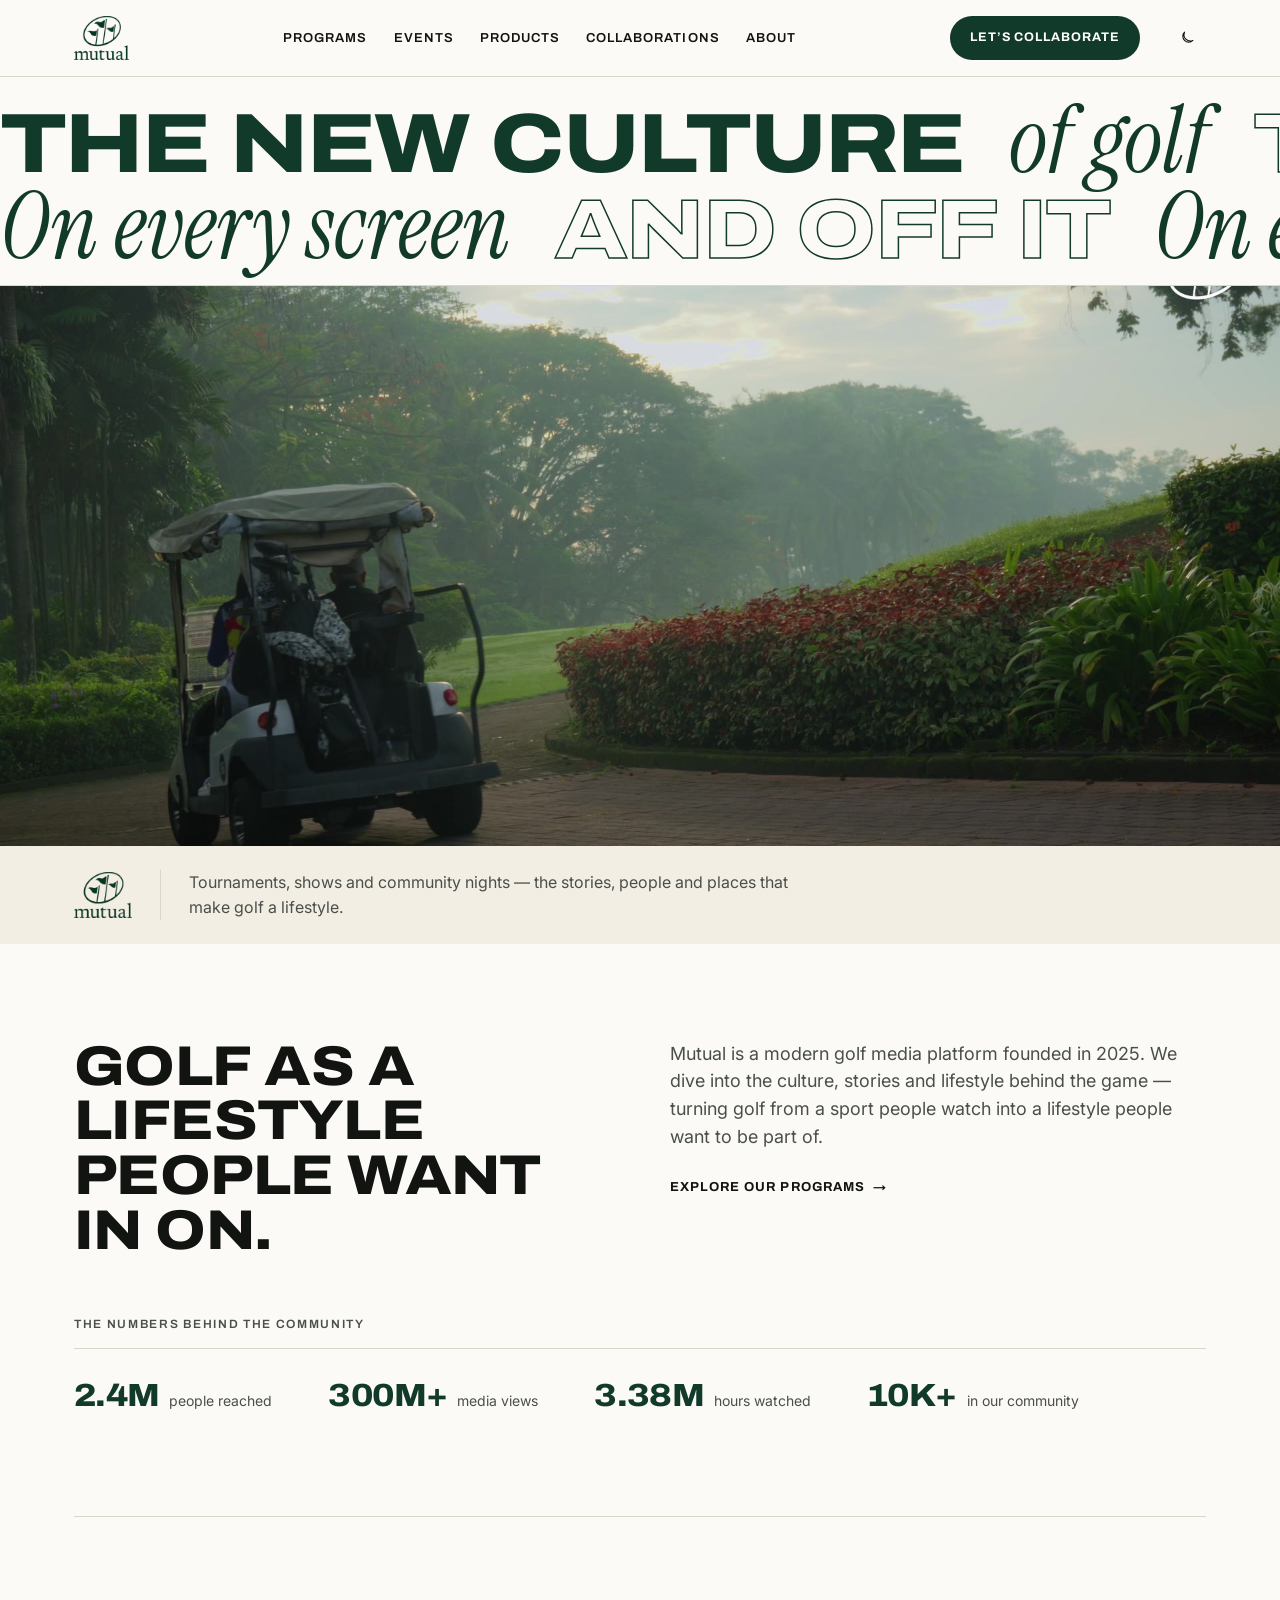
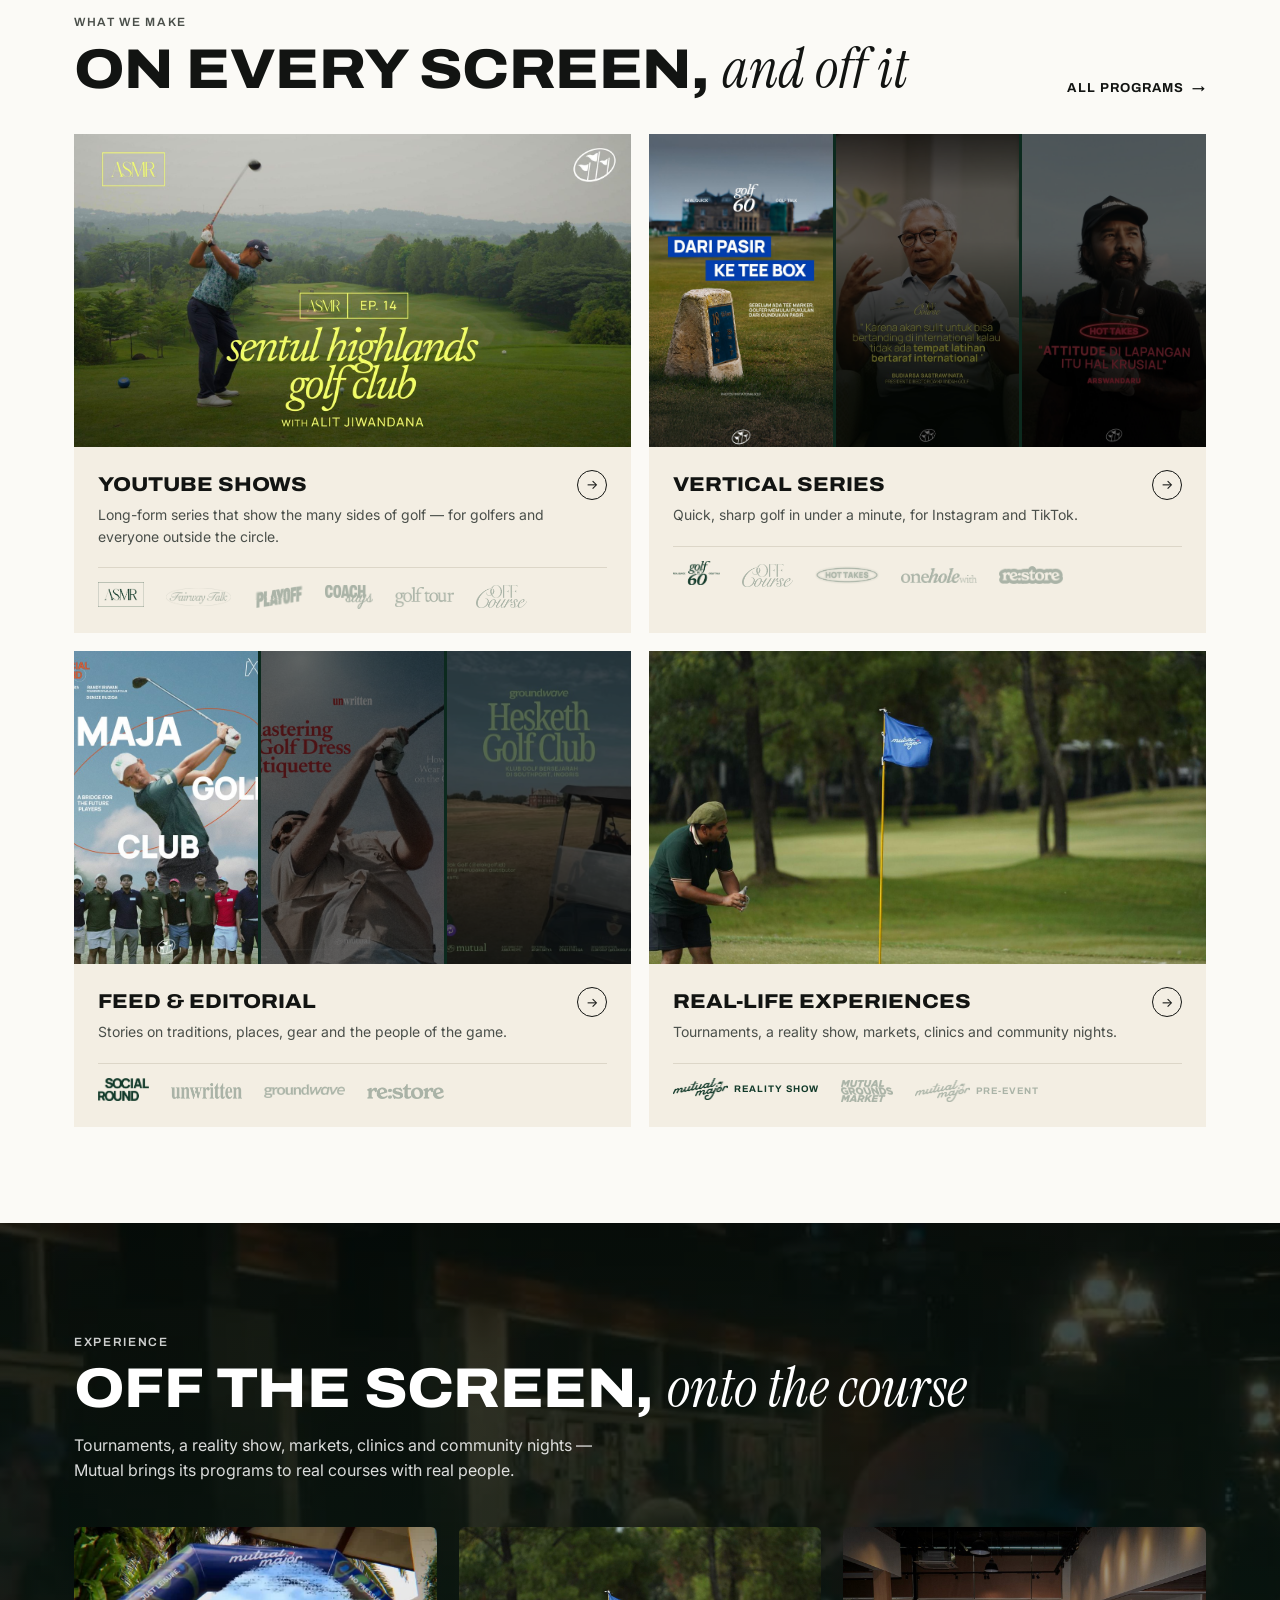
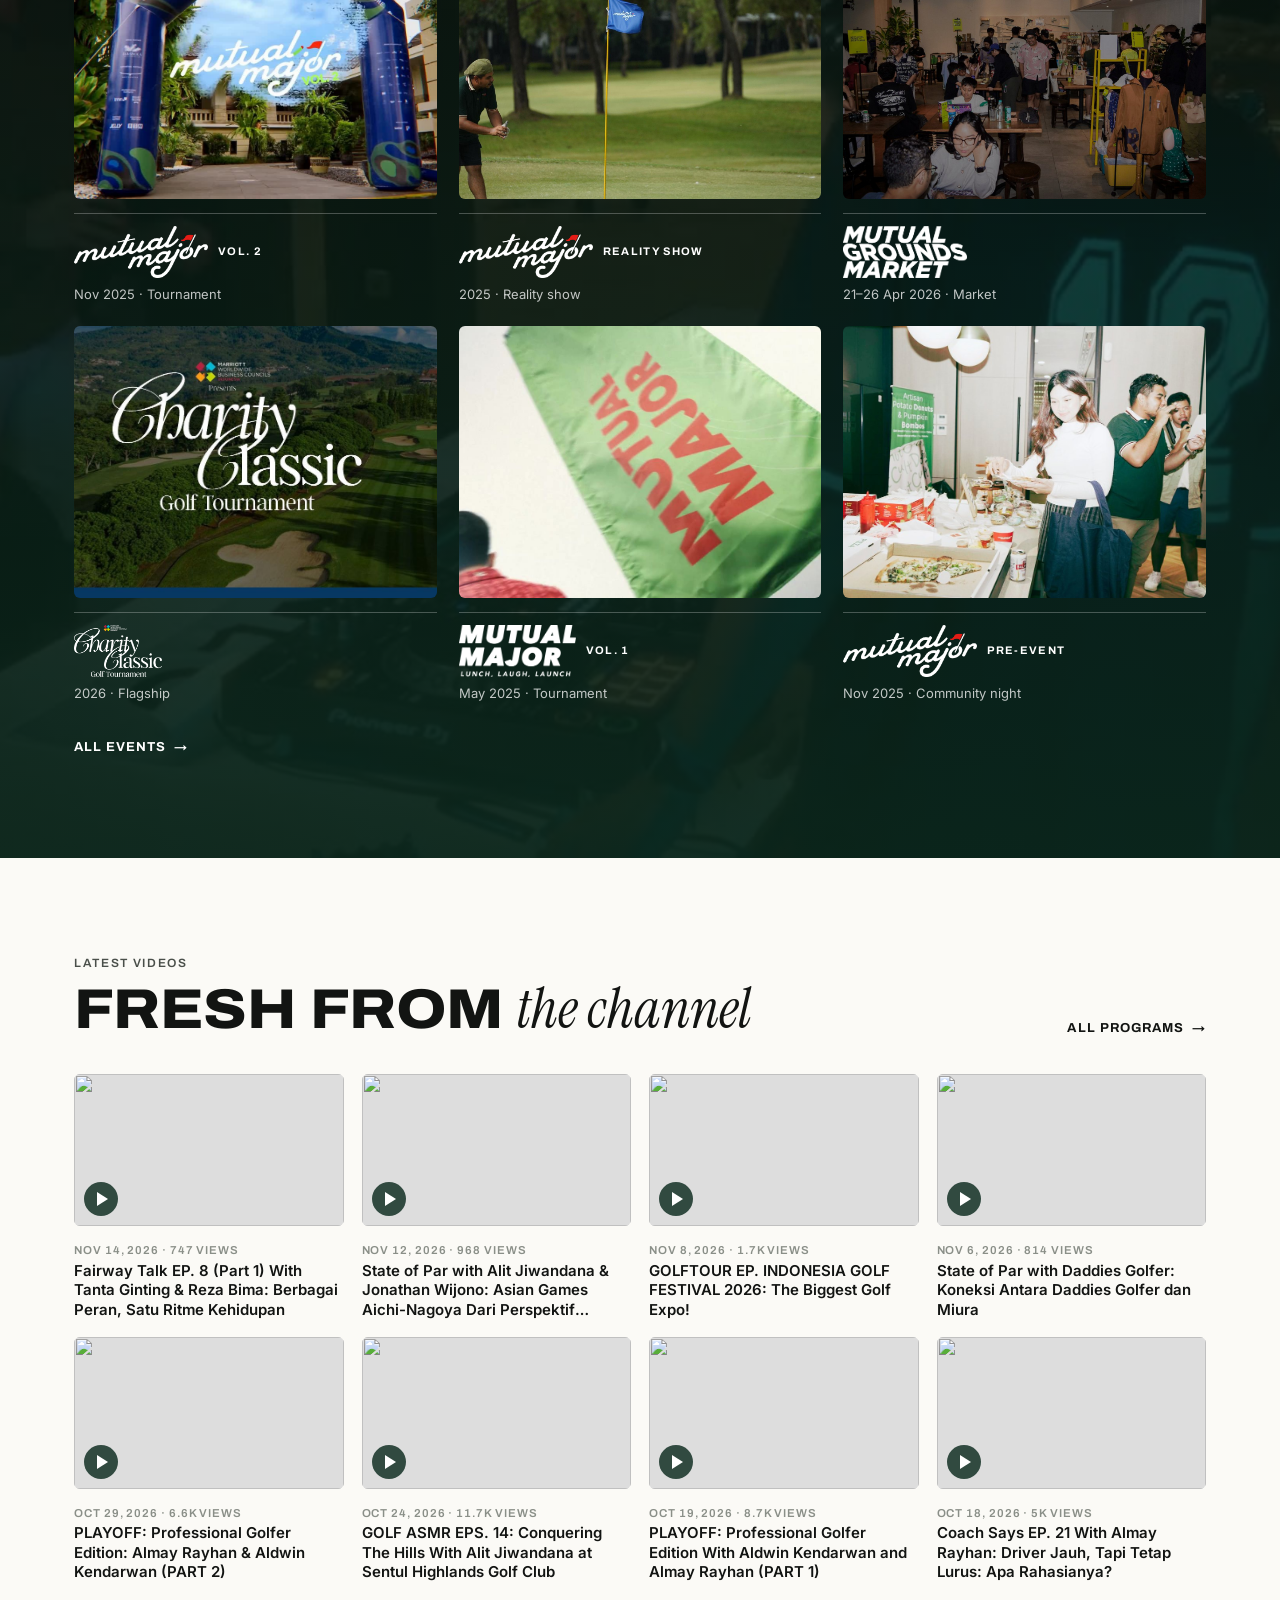
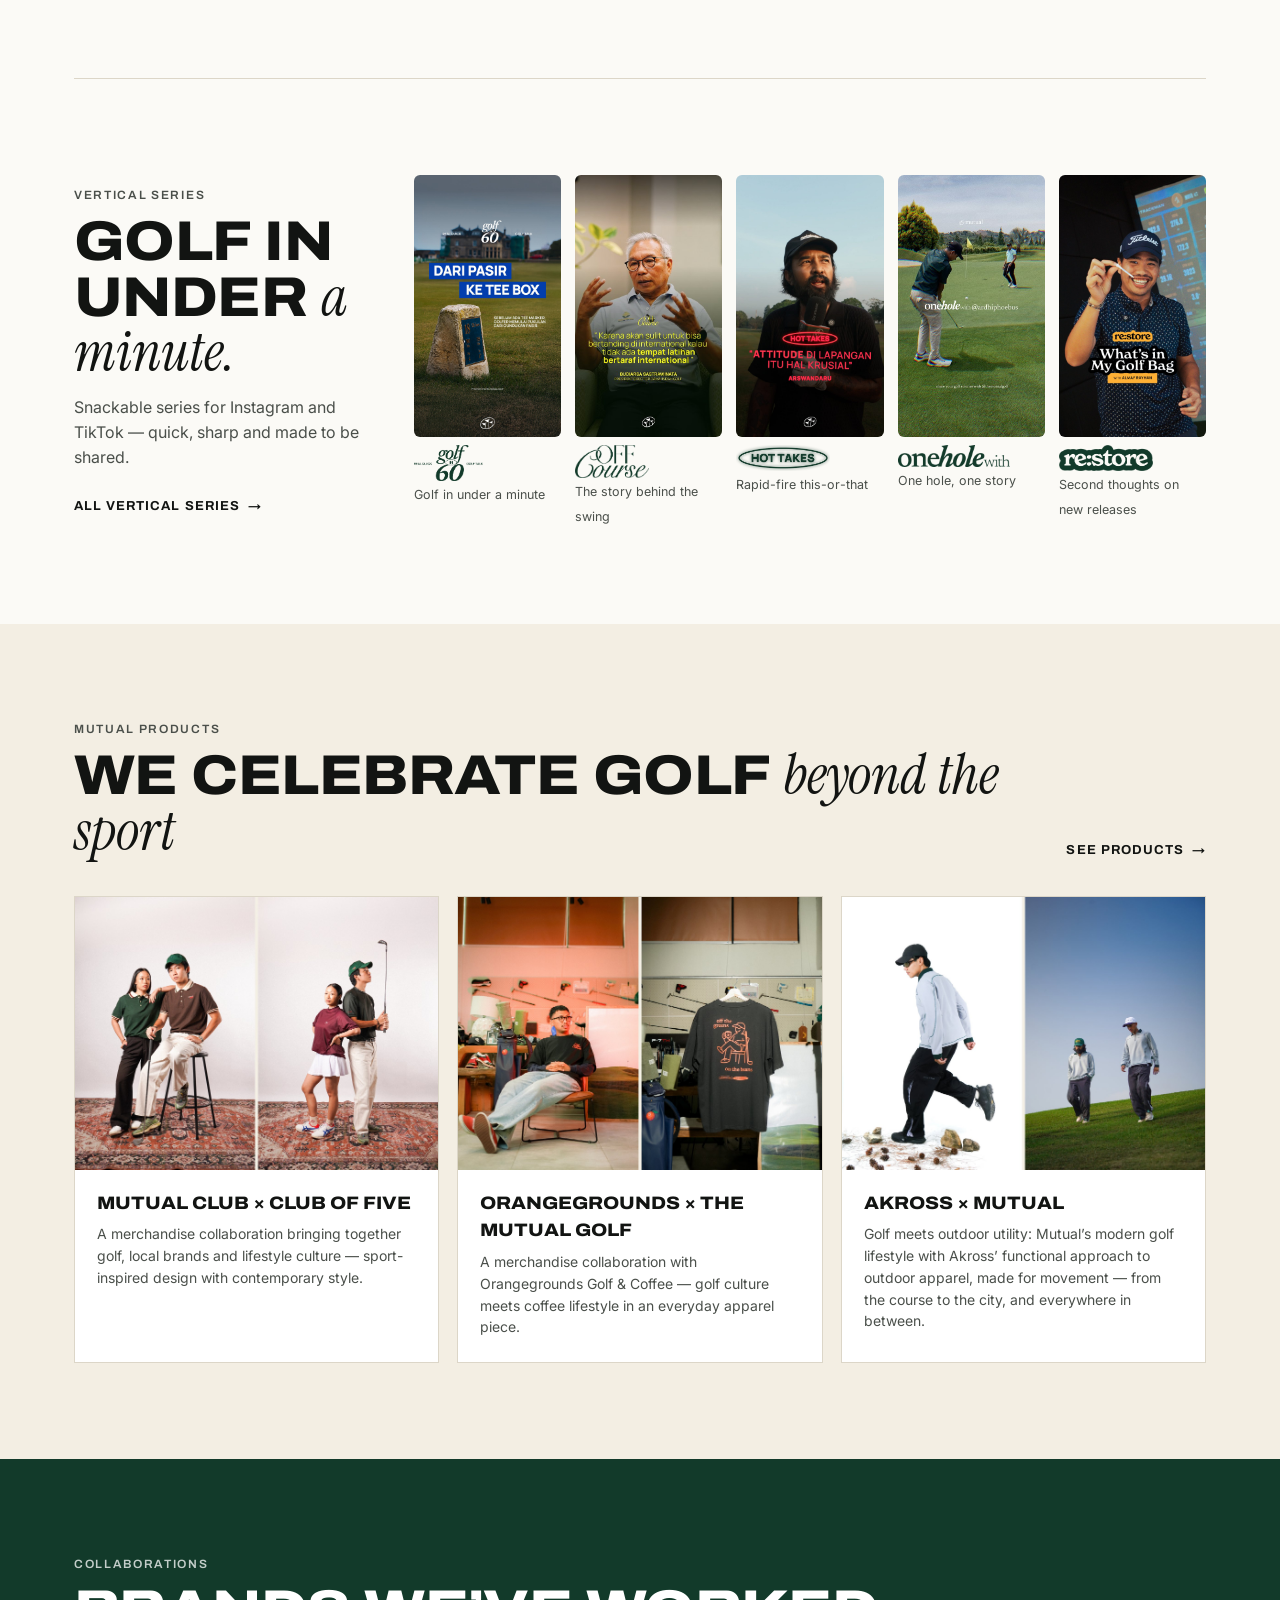
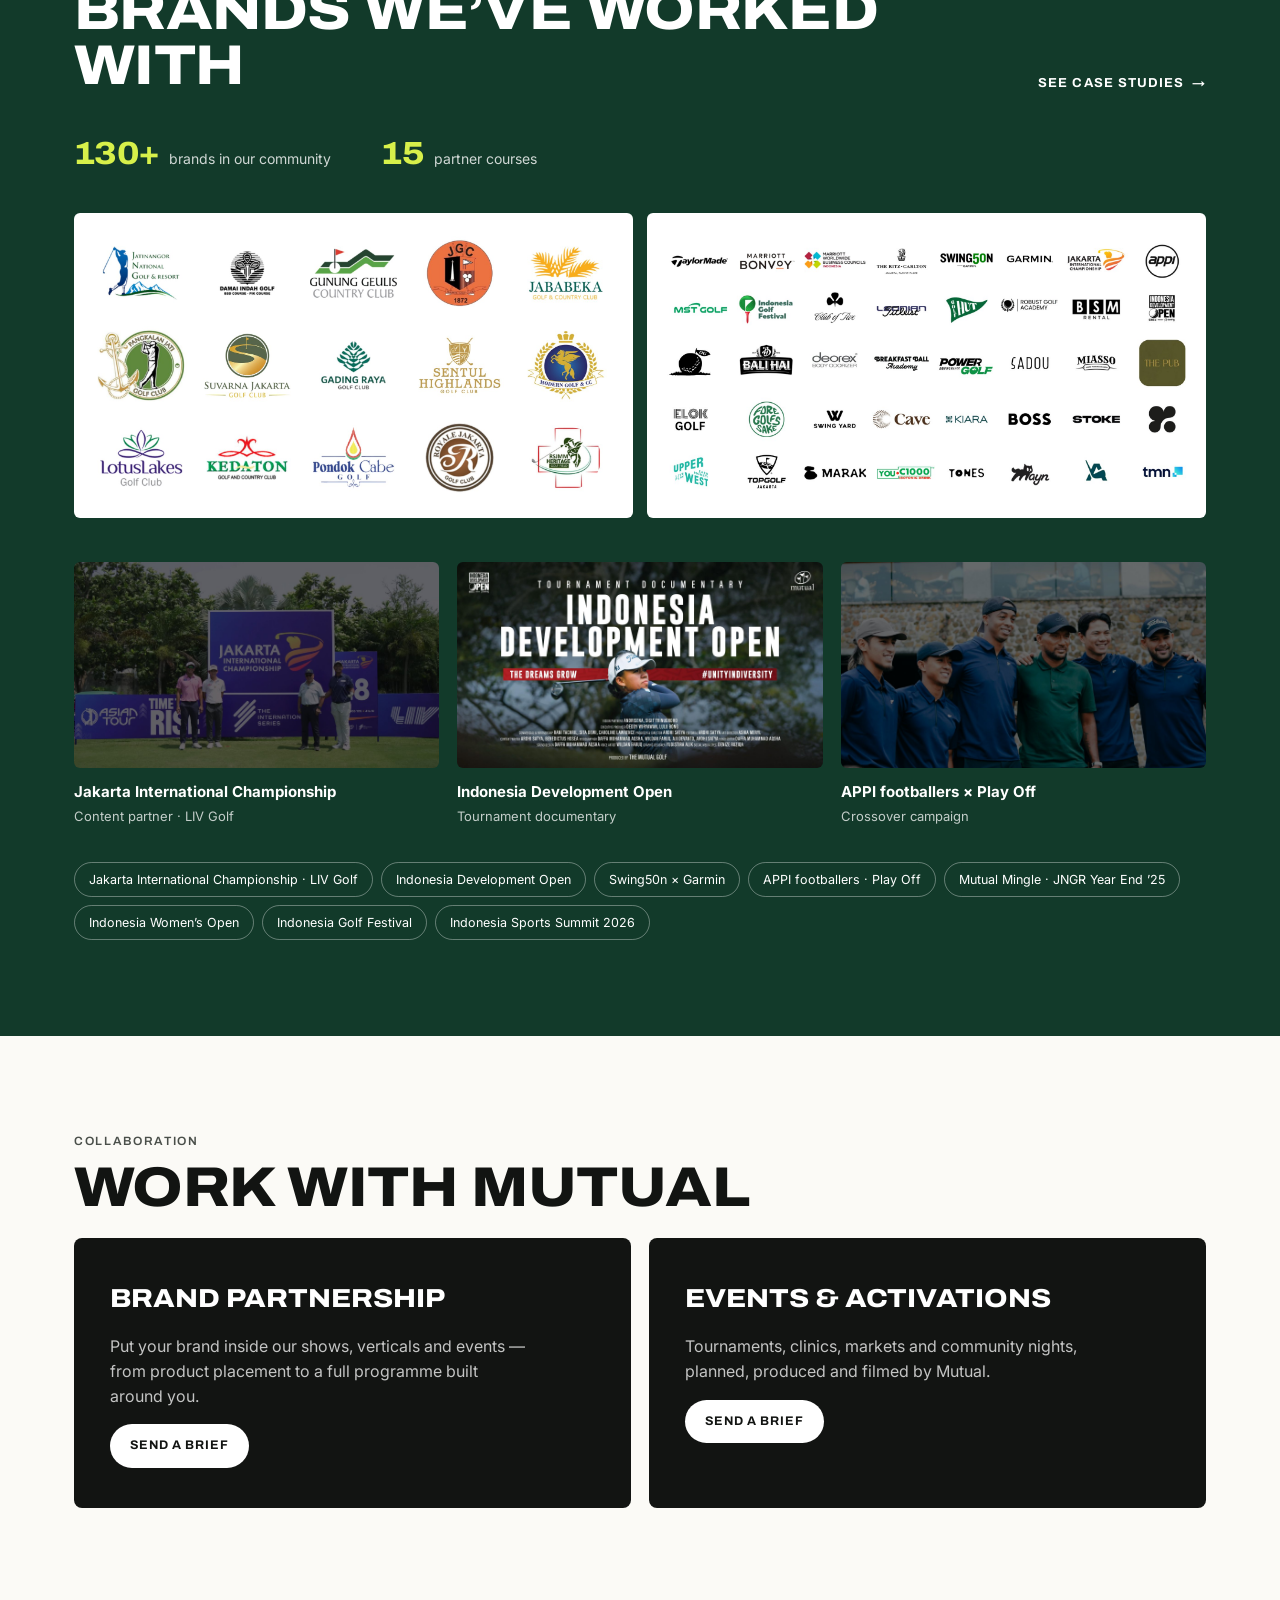
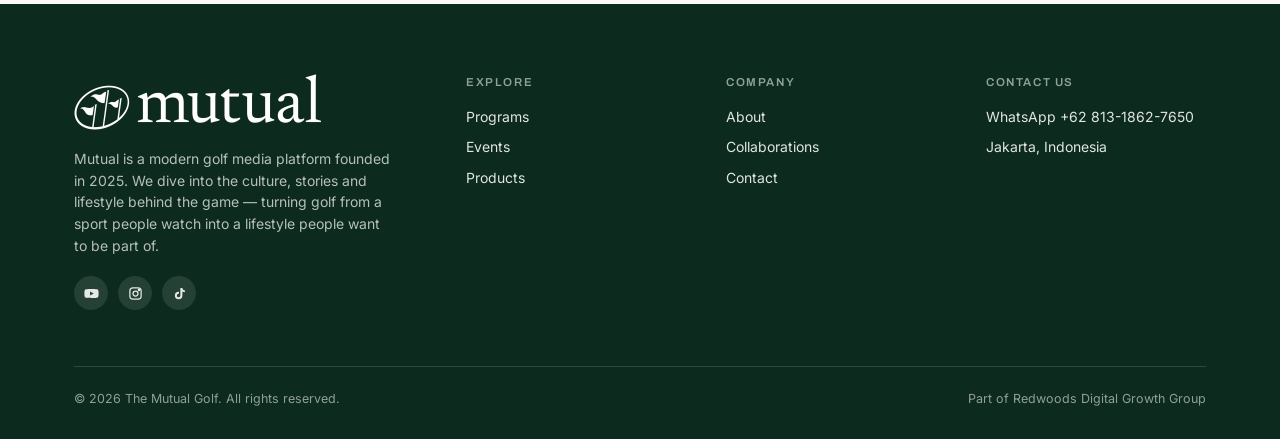
==== commit 39d37e75: "Dark mode with a sun/moon switch in the header (light stays the default) Visitors can switch the who" ====
--- a/index.html
+++ b/index.html
@@ -23,6 +23,7 @@
 <meta name="twitter:description" content="Mutual is Indonesia’s modern golf media platform: YouTube shows, vertical series, tournaments, community nights and golf lifestyle products.">
 <meta name="twitter:image" content="https://www.mutual.golf/assets/share/index.jpg">
 <meta name="theme-color" content="#123a2a">
+<script>try{if(localStorage.getItem("theme")==="dark")document.documentElement.dataset.theme="dark"}catch(e){}</script>
 <link rel="icon" type="image/png" href="assets/logos/favicon.png">
 <link rel="apple-touch-icon" href="assets/logos/apple-touch-icon.png">
 <link rel="preconnect" href="https://fonts.googleapis.com">
@@ -67,7 +68,7 @@
       <a class="link-arrow exp-all rv" href="/events">All events</a>
     </div></section><section class="sec"><div class="wrap">
       <div class="sec-head rv"><div><div class="eyebrow">Latest videos</div><h2 class="h-l">Fresh from <span class="serif">the channel</span></h2></div><a class="link-arrow" href="/programs#youtube">All programs</a></div>
-      <div class="shelf"><a class="vid yt rv" href="https://www.youtube.com/watch?v=dVN0c20qPZQ" data-yt="dVN0c20qPZQ" target="_blank" rel="noopener"><div class="thumb"><img src="https://i.ytimg.com/vi/dVN0c20qPZQ/maxresdefault.jpg" data-fb="https://i.ytimg.com/vi/dVN0c20qPZQ/mqdefault.jpg" alt="" loading="lazy"><span class="play" aria-hidden="true"></span></div><div class="nm-body"><small>Nov 14, 2026 · 747 views</small><h4>Fairway Talk EP. 8 (Part 1) With Tanta Ginting &amp; Reza Bima: Berbagai Peran, Satu Ritme Kehidupan</h4></div></a><a class="vid yt rv" href="https://www.youtube.com/watch?v=wwNYrEdpvSc" data-yt="wwNYrEdpvSc" target="_blank" rel="noopener"><div class="thumb"><img src="https://i.ytimg.com/vi/wwNYrEdpvSc/maxresdefault.jpg" data-fb="https://i.ytimg.com/vi/wwNYrEdpvSc/mqdefault.jpg" alt="" loading="lazy"><span class="play" aria-hidden="true"></span></div><div class="nm-body"><small>Nov 12, 2026 · 968 views</small><h4>State of Par with Alit Jiwandana &amp; Jonathan Wijono: Asian Games Aichi-Nagoya Dari Perspektif Mereka</h4></div></a><a class="vid yt rv" href="https://www.youtube.com/watch?v=31kiyzN3ts0" data-yt="31kiyzN3ts0" target="_blank" rel="noopener"><div class="thumb"><img src="https://i.ytimg.com/vi/31kiyzN3ts0/maxresdefault.jpg" data-fb="https://i.ytimg.com/vi/31kiyzN3ts0/mqdefault.jpg" alt="" loading="lazy"><span class="play" aria-hidden="true"></span></div><div class="nm-body"><small>Nov 8, 2026 · 1.7K views</small><h4>GOLFTOUR EP. INDONESIA GOLF FESTIVAL 2026: The Biggest Golf Expo!</h4></div></a><a class="vid yt rv" href="https://www.youtube.com/watch?v=bYndZDZCa9g" data-yt="bYndZDZCa9g" target="_blank" rel="noopener"><div class="thumb"><img src="https://i.ytimg.com/vi/bYndZDZCa9g/maxresdefault.jpg" data-fb="https://i.ytimg.com/vi/bYndZDZCa9g/mqdefault.jpg" alt="" loading="lazy"><span class="play" aria-hidden="true"></span></div><div class="nm-body"><small>Nov 6, 2026 · 814 views</small><h4>State of Par with Daddies Golfer: Koneksi Antara Daddies Golfer dan Miura</h4></div></a><a class="vid yt rv" href="https://www.youtube.com/watch?v=Asao025h9Bw" data-yt="Asao025h9Bw" target="_blank" rel="noopener"><div class="thumb"><img src="https://i.ytimg.com/vi/Asao025h9Bw/maxresdefault.jpg" data-fb="https://i.ytimg.com/vi/Asao025h9Bw/mqdefault.jpg" alt="" loading="lazy"><span class="play" aria-hidden="true"></span></div><div class="nm-body"><small>Oct 29, 2026 · 6.6K views</small><h4>PLAYOFF: Professional Golfer Edition: Almay Rayhan &amp; Aldwin Kendarwan (PART 2)</h4></div></a><a class="vid yt rv" href="https://www.youtube.com/watch?v=Taln-HRtl_E" data-yt="Taln-HRtl_E" target="_blank" rel="noopener"><div class="thumb"><img src="https://i.ytimg.com/vi/Taln-HRtl_E/maxresdefault.jpg" data-fb="https://i.ytimg.com/vi/Taln-HRtl_E/mqdefault.jpg" alt="" loading="lazy"><span class="play" aria-hidden="true"></span></div><div class="nm-body"><small>Oct 24, 2026 · 11.7K views</small><h4>GOLF ASMR EPS. 14: Conquering The Hills With Alit Jiwandana at Sentul Highlands Golf Club</h4></div></a><a class="vid yt rv" href="https://www.youtube.com/watch?v=p9R11a_fGDI" data-yt="p9R11a_fGDI" target="_blank" rel="noopener"><div class="thumb"><img src="https://i.ytimg.com/vi/p9R11a_fGDI/maxresdefault.jpg" data-fb="https://i.ytimg.com/vi/p9R11a_fGDI/mqdefault.jpg" alt="" loading="lazy"><span class="play" aria-hidden="true"></span></div><div class="nm-body"><small>Oct 19, 2026 · 8.7K views</small><h4>PLAYOFF: Professional Golfer Edition With Aldwin Kendarwan and Almay Rayhan (PART 1)</h4></div></a><a class="vid yt rv" href="https://www.youtube.com/watch?v=ptjNOsd2w_0" data-yt="ptjNOsd2w_0" target="_blank" rel="noopener"><div class="thumb"><img src="https://i.ytimg.com/vi/ptjNOsd2w_0/maxresdefault.jpg" data-fb="https://i.ytimg.com/vi/ptjNOsd2w_0/mqdefault.jpg" alt="" loading="lazy"><span class="play" aria-hidden="true"></span></div><div class="nm-body"><small>Oct 18, 2026 · 5K views</small><h4>Coach Says EP. 21  With Almay Rayhan: Driver Jauh, Tapi Tetap Lurus: Apa Rahasianya?</h4></div></a></div>
+      <div class="shelf"><a class="vid yt rv" href="https://www.youtube.com/watch?v=dVN0c20qPZQ" data-yt="dVN0c20qPZQ" target="_blank" rel="noopener"><div class="thumb"><img src="https://i.ytimg.com/vi/dVN0c20qPZQ/maxresdefault.jpg" data-fb="https://i.ytimg.com/vi/dVN0c20qPZQ/mqdefault.jpg" alt="" loading="lazy"><span class="play" aria-hidden="true"></span></div><div class="nm-body"><small>Nov 14, 2026<span class="vv"> · 747 views</span></small><h4>Fairway Talk EP. 8 (Part 1) With Tanta Ginting &amp; Reza Bima: Berbagai Peran, Satu Ritme Kehidupan</h4></div></a><a class="vid yt rv" href="https://www.youtube.com/watch?v=wwNYrEdpvSc" data-yt="wwNYrEdpvSc" target="_blank" rel="noopener"><div class="thumb"><img src="https://i.ytimg.com/vi/wwNYrEdpvSc/maxresdefault.jpg" data-fb="https://i.ytimg.com/vi/wwNYrEdpvSc/mqdefault.jpg" alt="" loading="lazy"><span class="play" aria-hidden="true"></span></div><div class="nm-body"><small>Nov 12, 2026<span class="vv"> · 968 views</span></small><h4>State of Par with Alit Jiwandana &amp; Jonathan Wijono: Asian Games Aichi-Nagoya Dari Perspektif Mereka</h4></div></a><a class="vid yt rv" href="https://www.youtube.com/watch?v=31kiyzN3ts0" data-yt="31kiyzN3ts0" target="_blank" rel="noopener"><div class="thumb"><img src="https://i.ytimg.com/vi/31kiyzN3ts0/maxresdefault.jpg" data-fb="https://i.ytimg.com/vi/31kiyzN3ts0/mqdefault.jpg" alt="" loading="lazy"><span class="play" aria-hidden="true"></span></div><div class="nm-body"><small>Nov 8, 2026<span class="vv"> · 1.7K views</span></small><h4>GOLFTOUR EP. INDONESIA GOLF FESTIVAL 2026: The Biggest Golf Expo!</h4></div></a><a class="vid yt rv" href="https://www.youtube.com/watch?v=bYndZDZCa9g" data-yt="bYndZDZCa9g" target="_blank" rel="noopener"><div class="thumb"><img src="https://i.ytimg.com/vi/bYndZDZCa9g/maxresdefault.jpg" data-fb="https://i.ytimg.com/vi/bYndZDZCa9g/mqdefault.jpg" alt="" loading="lazy"><span class="play" aria-hidden="true"></span></div><div class="nm-body"><small>Nov 6, 2026<span class="vv"> · 814 views</span></small><h4>State of Par with Daddies Golfer: Koneksi Antara Daddies Golfer dan Miura</h4></div></a><a class="vid yt rv" href="https://www.youtube.com/watch?v=Asao025h9Bw" data-yt="Asao025h9Bw" target="_blank" rel="noopener"><div class="thumb"><img src="https://i.ytimg.com/vi/Asao025h9Bw/maxresdefault.jpg" data-fb="https://i.ytimg.com/vi/Asao025h9Bw/mqdefault.jpg" alt="" loading="lazy"><span class="play" aria-hidden="true"></span></div><div class="nm-body"><small>Oct 29, 2026<span class="vv"> · 6.6K views</span></small><h4>PLAYOFF: Professional Golfer Edition: Almay Rayhan &amp; Aldwin Kendarwan (PART 2)</h4></div></a><a class="vid yt rv" href="https://www.youtube.com/watch?v=Taln-HRtl_E" data-yt="Taln-HRtl_E" target="_blank" rel="noopener"><div class="thumb"><img src="https://i.ytimg.com/vi/Taln-HRtl_E/maxresdefault.jpg" data-fb="https://i.ytimg.com/vi/Taln-HRtl_E/mqdefault.jpg" alt="" loading="lazy"><span class="play" aria-hidden="true"></span></div><div class="nm-body"><small>Oct 24, 2026<span class="vv"> · 11.7K views</span></small><h4>GOLF ASMR EPS. 14: Conquering The Hills With Alit Jiwandana at Sentul Highlands Golf Club</h4></div></a><a class="vid yt rv" href="https://www.youtube.com/watch?v=p9R11a_fGDI" data-yt="p9R11a_fGDI" target="_blank" rel="noopener"><div class="thumb"><img src="https://i.ytimg.com/vi/p9R11a_fGDI/maxresdefault.jpg" data-fb="https://i.ytimg.com/vi/p9R11a_fGDI/mqdefault.jpg" alt="" loading="lazy"><span class="play" aria-hidden="true"></span></div><div class="nm-body"><small>Oct 19, 2026<span class="vv"> · 8.7K views</span></small><h4>PLAYOFF: Professional Golfer Edition With Aldwin Kendarwan and Almay Rayhan (PART 1)</h4></div></a><a class="vid yt rv" href="https://www.youtube.com/watch?v=ptjNOsd2w_0" data-yt="ptjNOsd2w_0" target="_blank" rel="noopener"><div class="thumb"><img src="https://i.ytimg.com/vi/ptjNOsd2w_0/maxresdefault.jpg" data-fb="https://i.ytimg.com/vi/ptjNOsd2w_0/mqdefault.jpg" alt="" loading="lazy"><span class="play" aria-hidden="true"></span></div><div class="nm-body"><small>Oct 18, 2026<span class="vv"> · 5K views</span></small><h4>Coach Says EP. 21  With Almay Rayhan: Driver Jauh, Tapi Tetap Lurus: Apa Rahasianya?</h4></div></a></div>
     </div></section><div class="wrap"><hr class="hair"></div><section class="sec reels"><div class="wrap">
       <div class="rv"><div class="eyebrow">Vertical series</div><h2 class="h-l">Golf in under <span class="serif">a minute.</span></h2><p>Snackable series for Instagram and TikTok — quick, sharp and made to be shared.</p><a class="link-arrow" href="/programs#vertical">All vertical series</a></div>
       <div class="reel-row"><div class="reel rv"><div class="r-img"><img src="assets/img/v-golf60.jpg" alt="" loading="lazy"></div><div class="nm-body"><b><span class="nm-txt">Golf 60</span><span class="nm-in"><img class="nm-logo" src="assets/logos/programs/golf-60-ink.png" alt="Golf 60" style="width:69px"></span></b><span>Golf in under a minute</span></div></div><div class="reel rv"><div class="r-img"><img src="assets/img/v-offcourse.jpg" alt="" loading="lazy"></div><div class="nm-body"><b><span class="nm-txt">Off Course</span><span class="nm-in"><img class="nm-logo" src="assets/logos/programs/off-course-ink.png" alt="Off Course" style="width:74px"></span></b><span>The story behind the swing</span></div></div><div class="reel rv"><div class="r-img"><img src="assets/img/v-hottakes.jpg" alt="" loading="lazy"></div><div class="nm-body"><b><span class="nm-txt">Hot Takes</span><span class="nm-in"><img class="nm-logo" src="assets/logos/programs/hot-takes-ink.png" alt="Hot Takes" style="width:94px"></span></b><span>Rapid-fire this-or-that</span></div></div><div class="reel rv"><div class="r-img"><img src="assets/img/v-onehole.jpg" alt="" loading="lazy"></div><div class="nm-body"><b><span class="nm-txt">One Hole With</span><span class="nm-in"><img class="nm-logo" src="assets/logos/programs/one-hole-with-ink.png" alt="One Hole With" style="width:112px"></span></b><span>One hole, one story</span></div></div><div class="reel rv"><div class="r-img"><img src="assets/img/v-restore.jpg" alt="" loading="lazy"></div><div class="nm-body"><b><span class="nm-txt">re:store</span><span class="nm-in"><img class="nm-logo" src="assets/logos/programs/restore-vertical-ink.png" alt="re:store" style="width:94px"></span></b><span>Second thoughts on new releases</span></div></div></div>
--- a/css/style.css
+++ b/css/style.css
@@ -448,3 +448,37 @@
 .yt-x{position:absolute;top:10px;right:16px;color:#fff;font-size:38px;line-height:1;width:44px;height:44px}
 body.yt-open{overflow:hidden}
 @media (max-width:760px){.yt-modal{padding:56px 0}.yt-frame{border-radius:0}.eps-row{gap:8px}}
+
+/* ───── Dark mode. Light is the default; dark only when the visitor picks it (saved in their browser).
+   All dark rules live in this block, scoped to html[data-theme="dark"]. ───── */
+.theme-tg{width:38px;height:38px;border-radius:50%;display:grid;place-items:center;flex:none;color:var(--ink);transition:background .2s}
+.theme-tg:hover{background:var(--cream)}
+.theme-tg svg{width:19px;height:19px;fill:none;stroke:currentColor;stroke-width:1.4;stroke-linecap:round;stroke-linejoin:round}
+.theme-tg .sun{display:none}
+html[data-theme="dark"] .theme-tg .sun{display:block}
+html[data-theme="dark"] .theme-tg .moon{display:none}
+@media (max-width:1020px){.theme-tg{margin-left:auto}.theme-tg + .burger{margin-left:0}}
+html[data-theme="dark"]{--bg:#0b130f;--ink:#f1efe8;--ink-2:#b7bcb2;--ink-3:#7d857b;--line:#24322a;--cream:#13201a;--cream-2:#1a2a22;color-scheme:dark}
+html[data-theme="dark"] .site-header{background:rgba(11,19,15,.9)}
+html[data-theme="dark"] .logo-anim img,html[data-theme="dark"] .ribbon img{filter:brightness(0) invert(.95)}
+html[data-theme="dark"] .nm-in .nm-logo,html[data-theme="dark"] .mk-lg img{filter:brightness(0) invert(.95)}
+html[data-theme="dark"] .btn{background:var(--lime);color:#121412}
+html[data-theme="dark"] .btn:hover{background:#e6fb6a}
+html[data-theme="dark"] .btn.light{background:#fff;color:#121412}
+html[data-theme="dark"] .btn.light:hover{background:var(--lime)}
+html[data-theme="dark"] .nav a::after{background:var(--lime)}
+html[data-theme="dark"] .tabs a:hover{border-color:var(--lime)}
+html[data-theme="dark"] .stat b,html[data-theme="dark"] .ev .ev-stats b,html[data-theme="dark"] .bigmq b,html[data-theme="dark"] .bigmq i{color:#e9efe0}
+html[data-theme="dark"] .bigmq .o{color:transparent;-webkit-text-stroke-color:#e9efe0}
+html[data-theme="dark"] .collab-nums .stat b,html[data-theme="dark"] .eco-stats .stat b{color:var(--lime)}
+html[data-theme="dark"] .prog .short,html[data-theme="dark"] .ab-n,html[data-theme="dark"] .nm-note,html[data-theme="dark"] .mk-lg i{color:#a9d6a0}
+html[data-theme="dark"] .nm-dark .nm-note{color:#fff}
+html[data-theme="dark"] .mk:hover .circle{background:var(--ink);color:#121412}
+html[data-theme="dark"] .prod{background:var(--cream)}
+html[data-theme="dark"] .work{background:var(--cream-2);color:#fff}
+html[data-theme="dark"] .ev .tag{color:#121412}
+html[data-theme="dark"] .collab,html[data-theme="dark"] .ticker{background:#0f3324}
+html[data-theme="dark"] .site-footer{background:#070d0a;border-top:1px solid var(--line)}
+html[data-theme="dark"] .vid.yt .play{background:rgba(0,0,0,.7)}
+html[data-theme="dark"] .ab-mos div,html[data-theme="dark"] .vid .thumb{background:var(--cream-2)}
+@media (max-width:760px){.eps-row .vid .vv{display:none}}
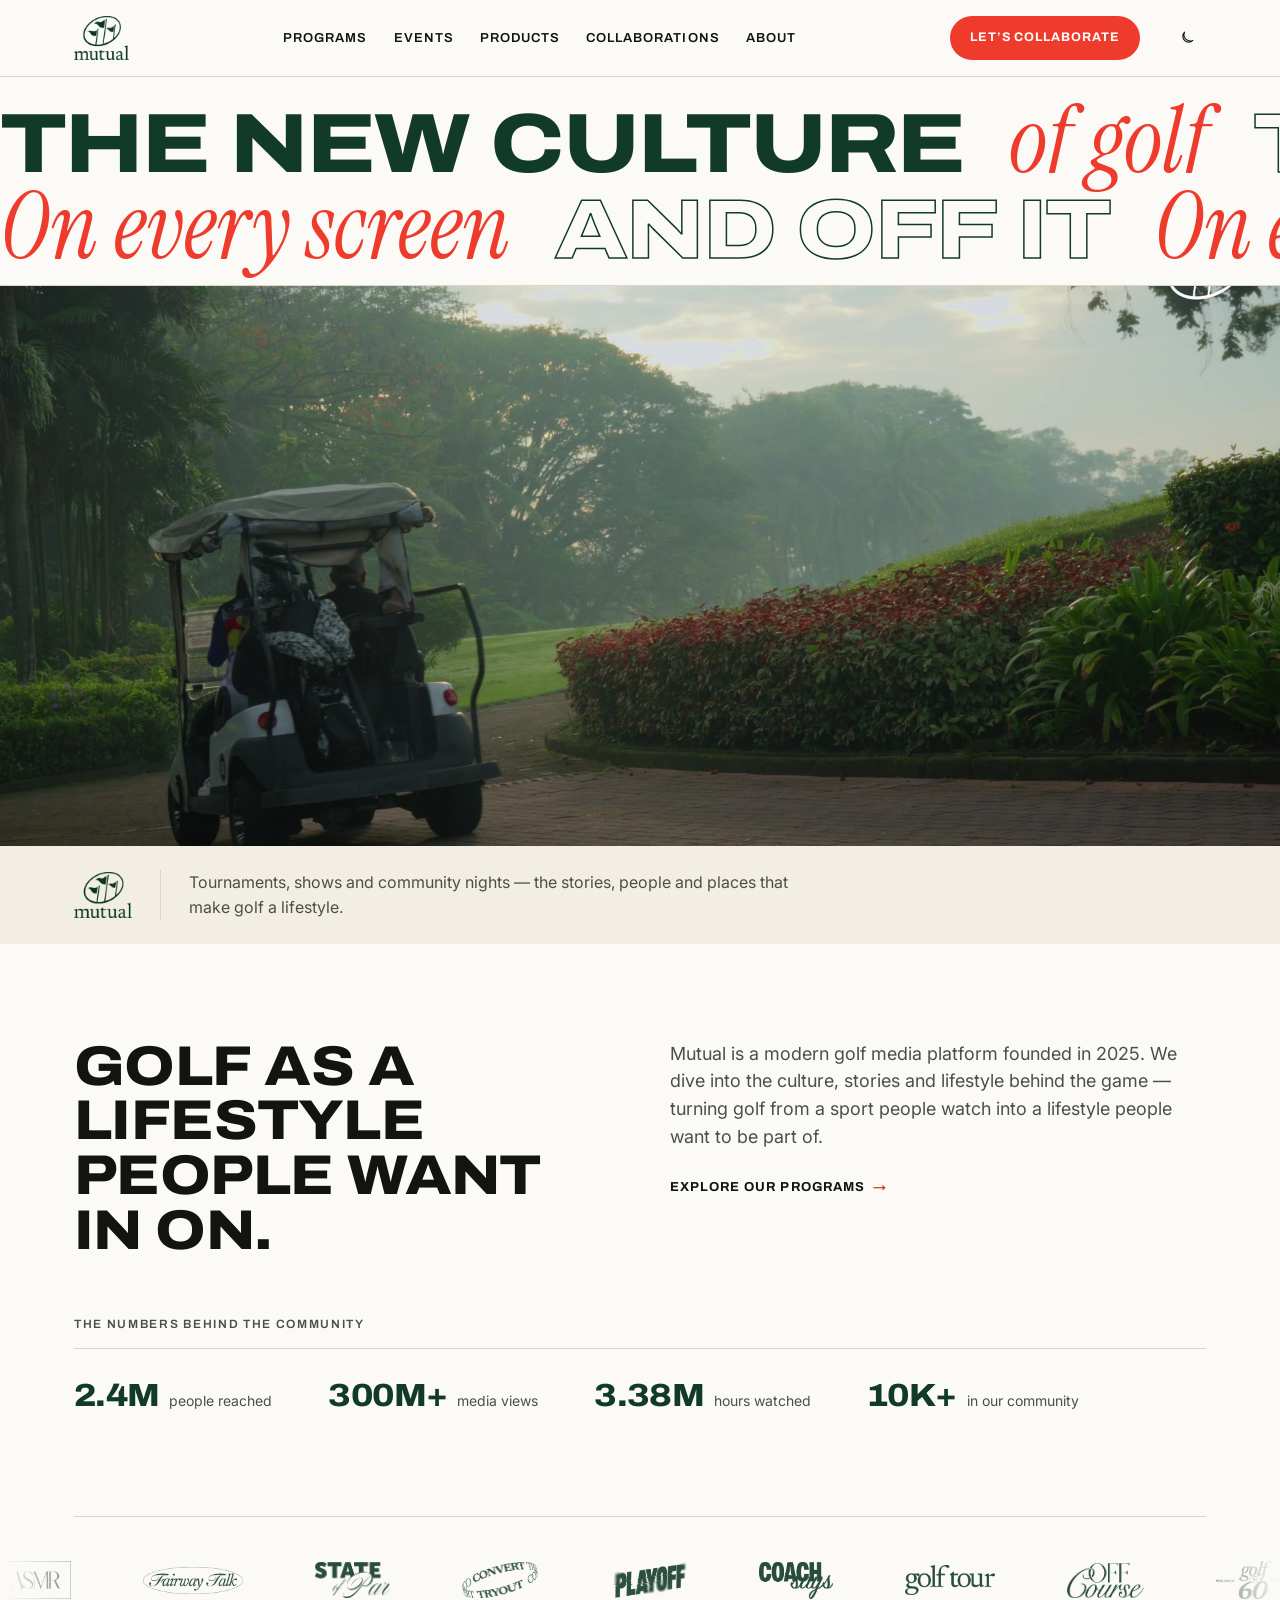
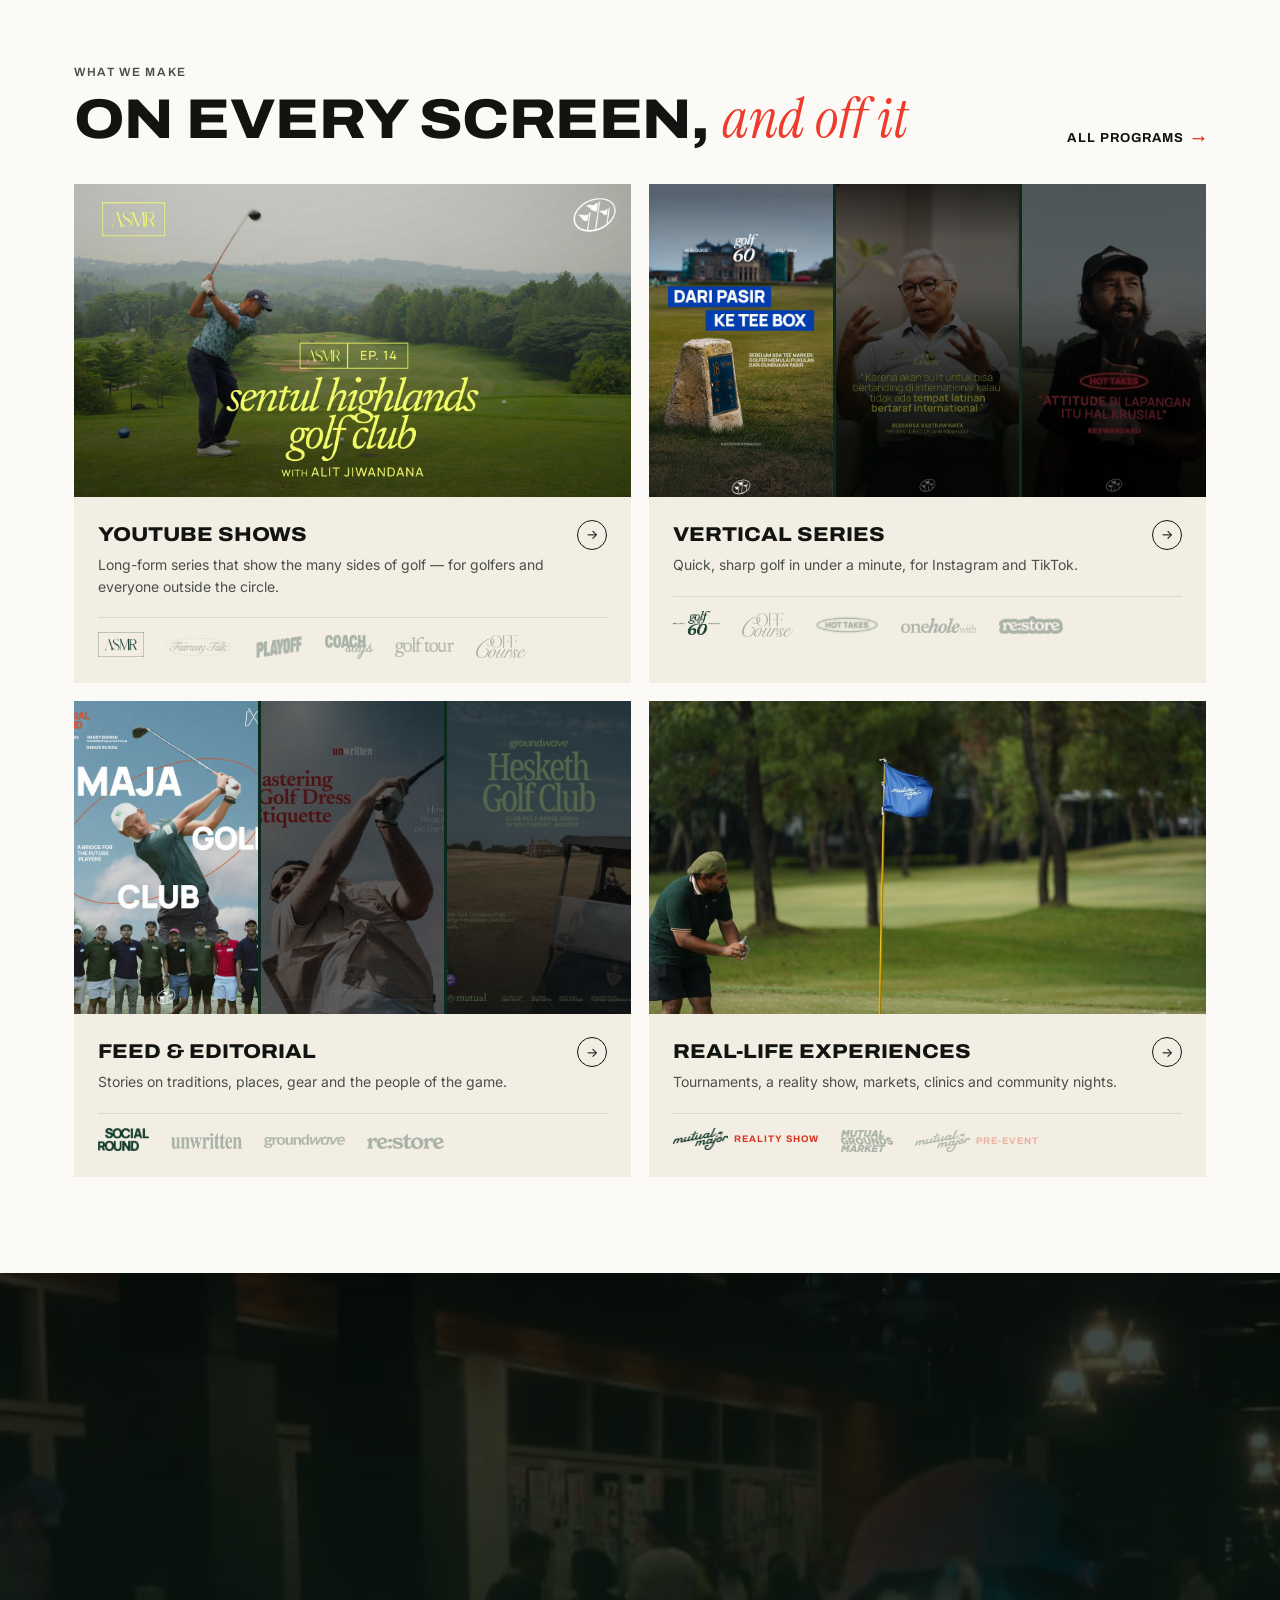
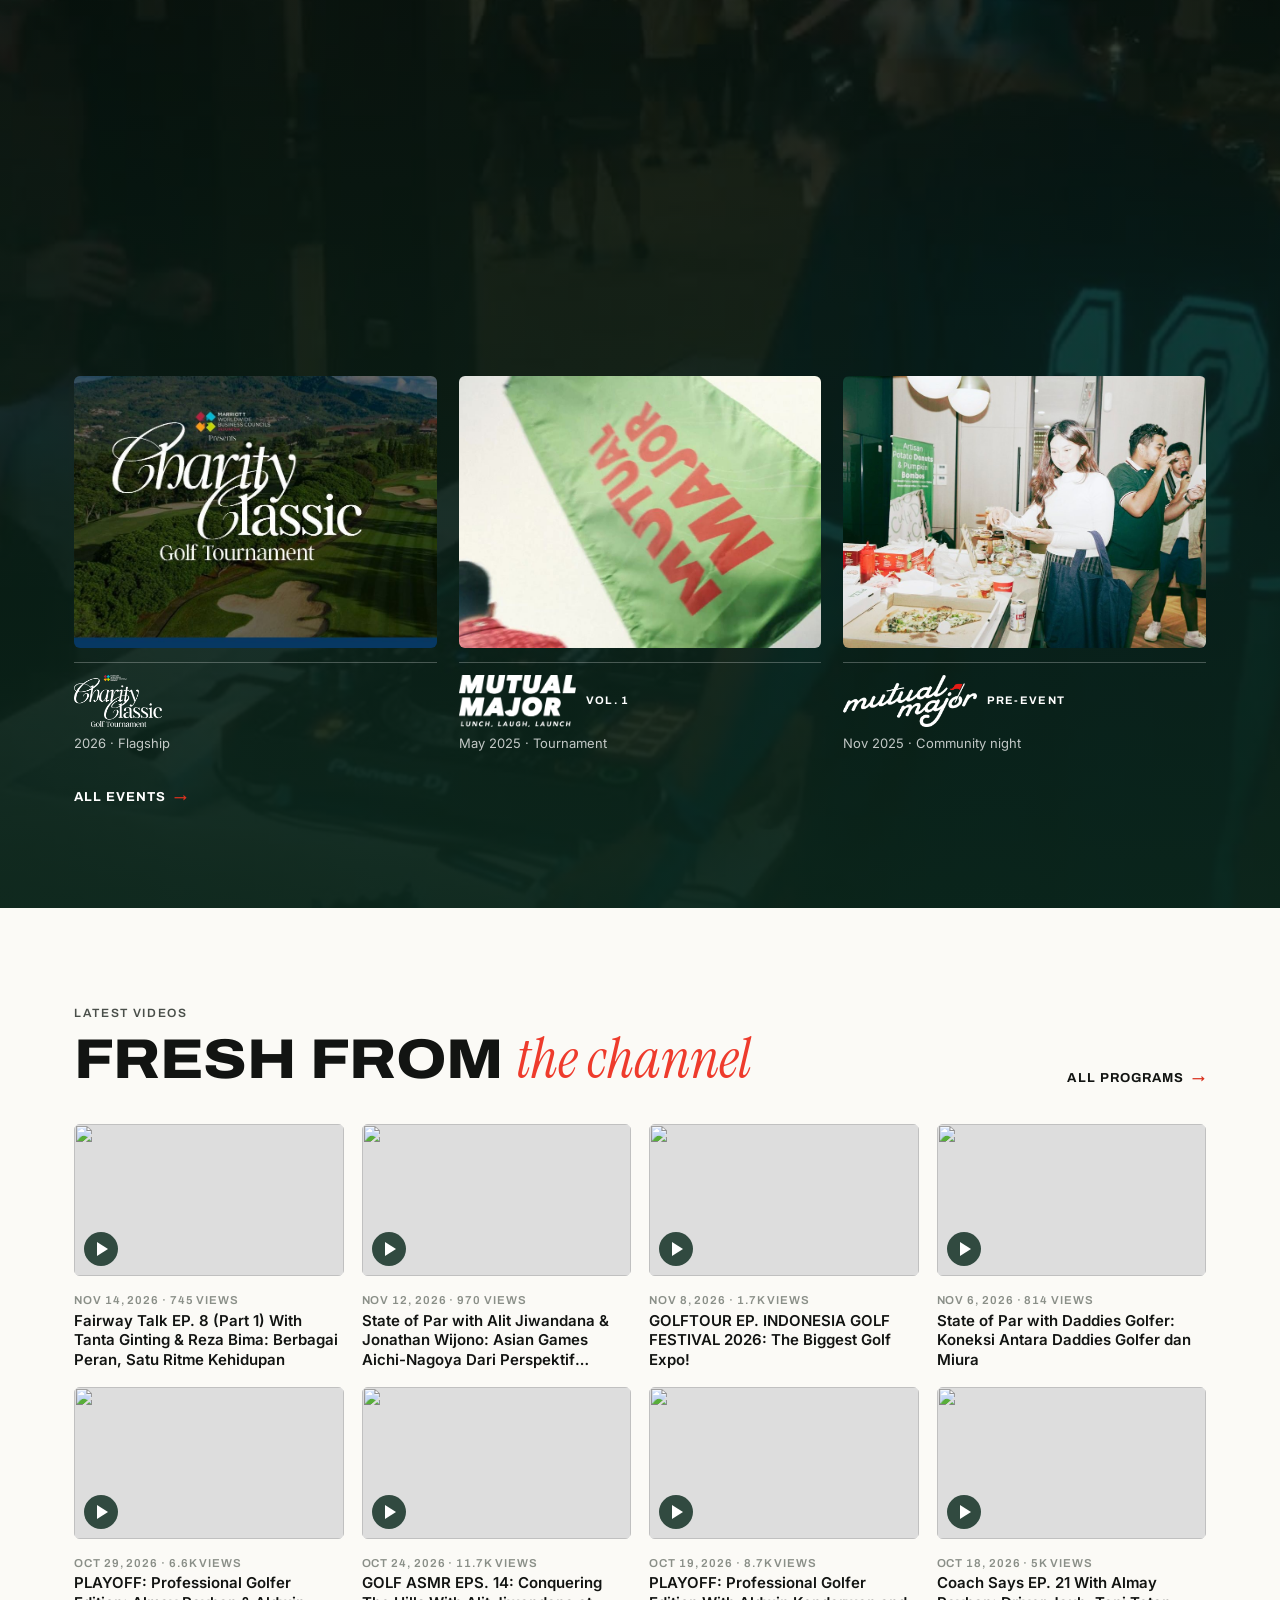
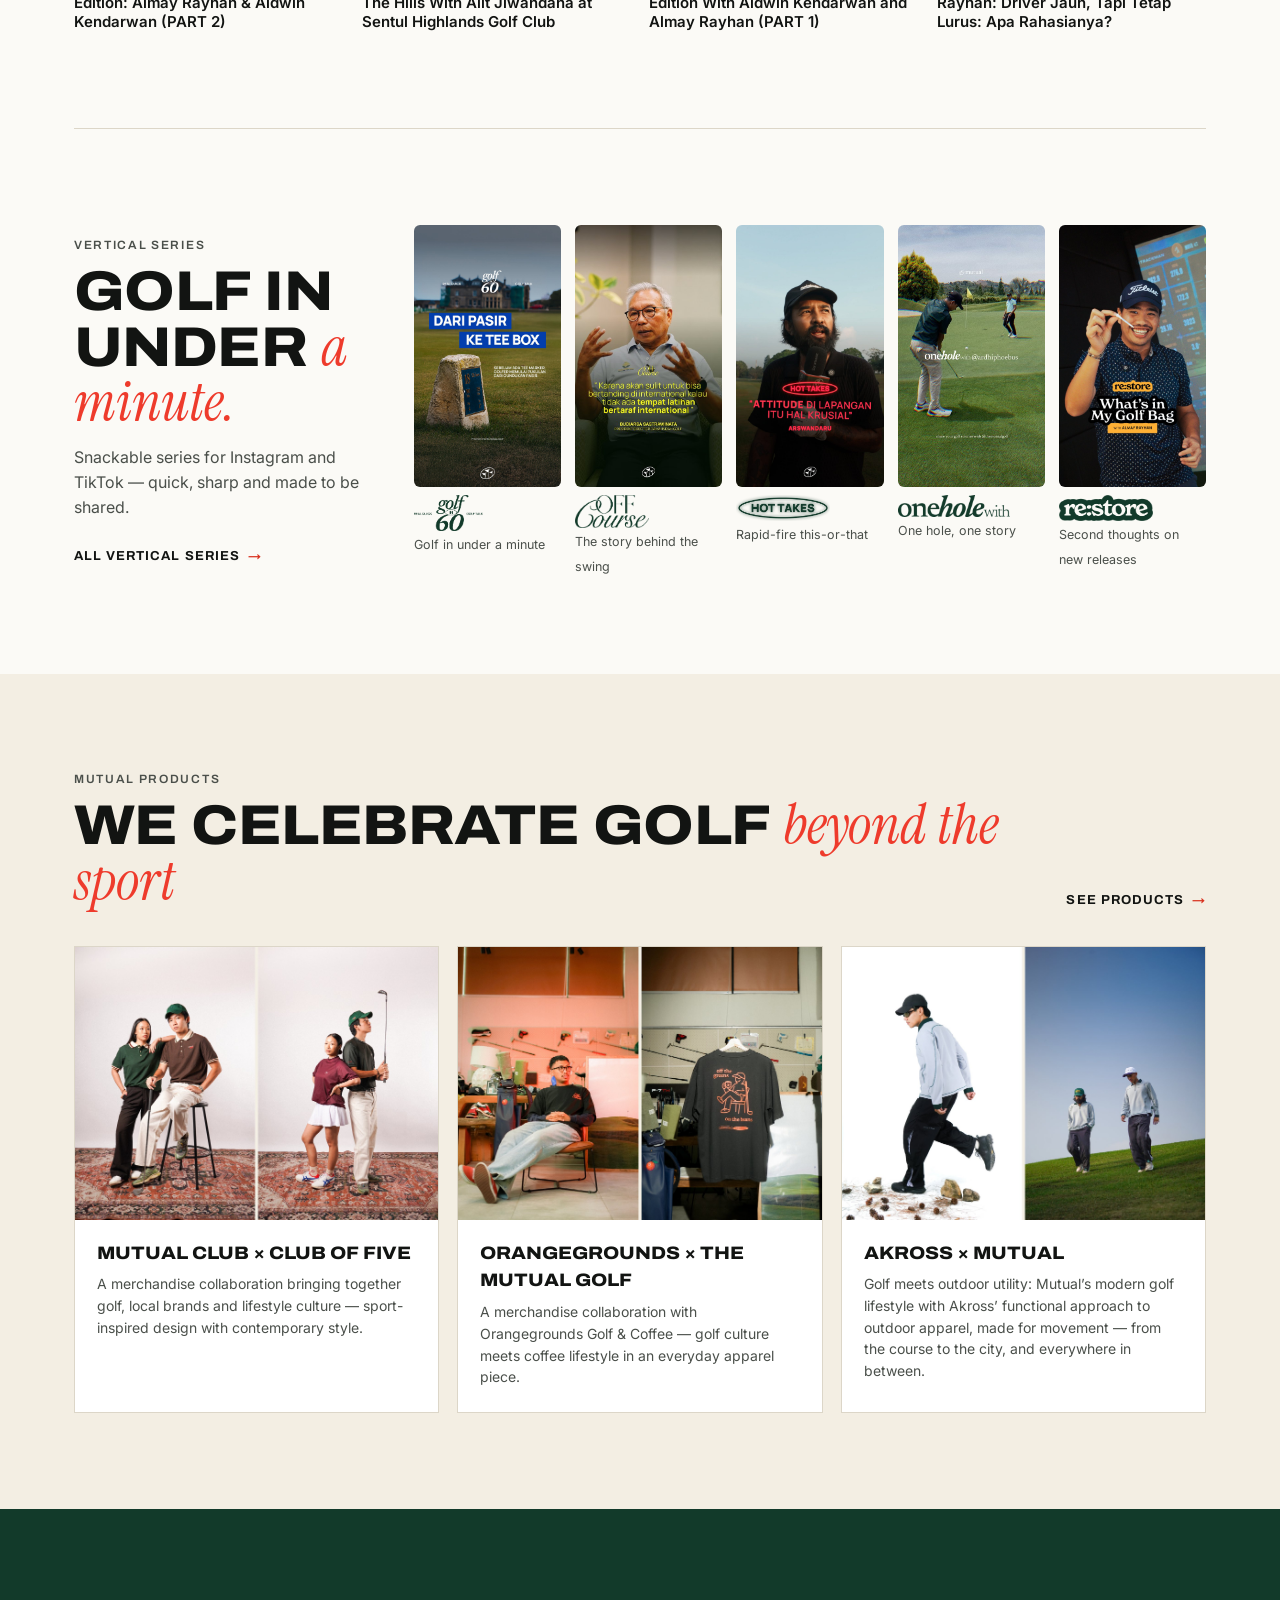
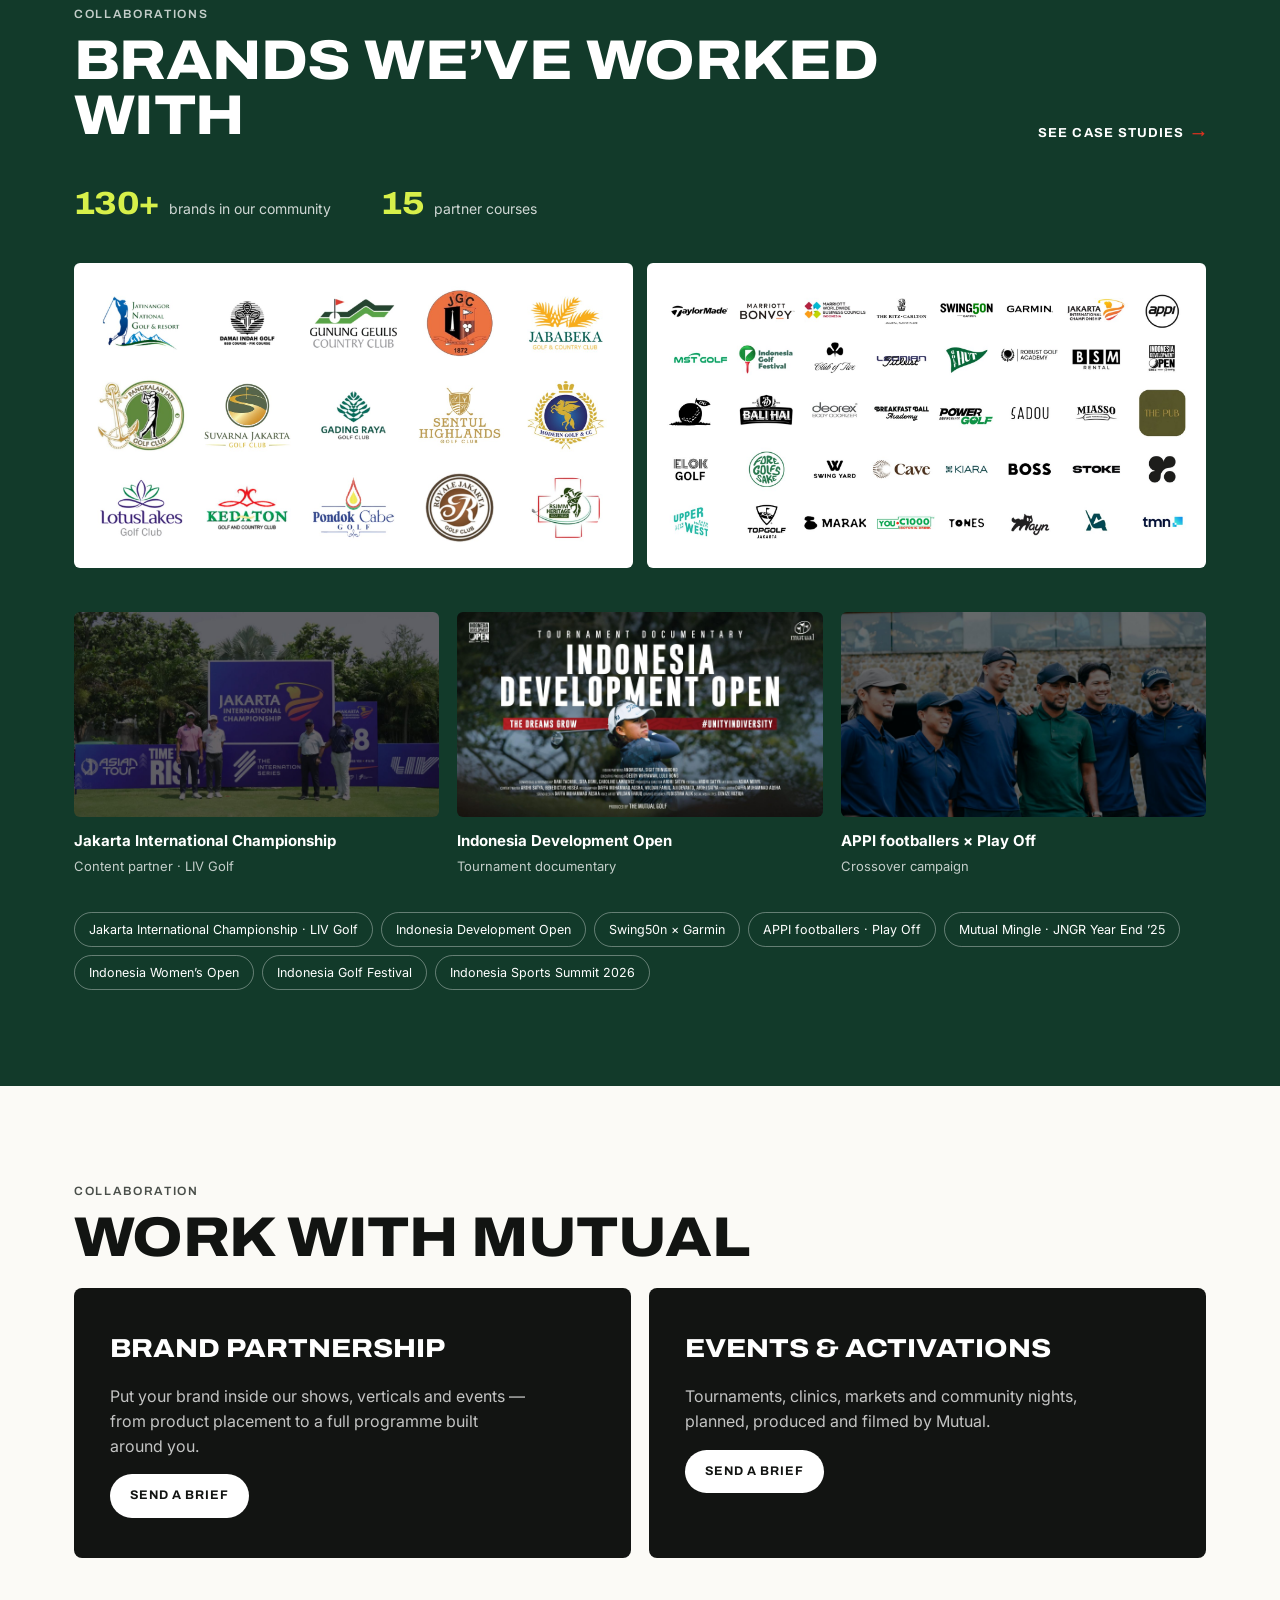
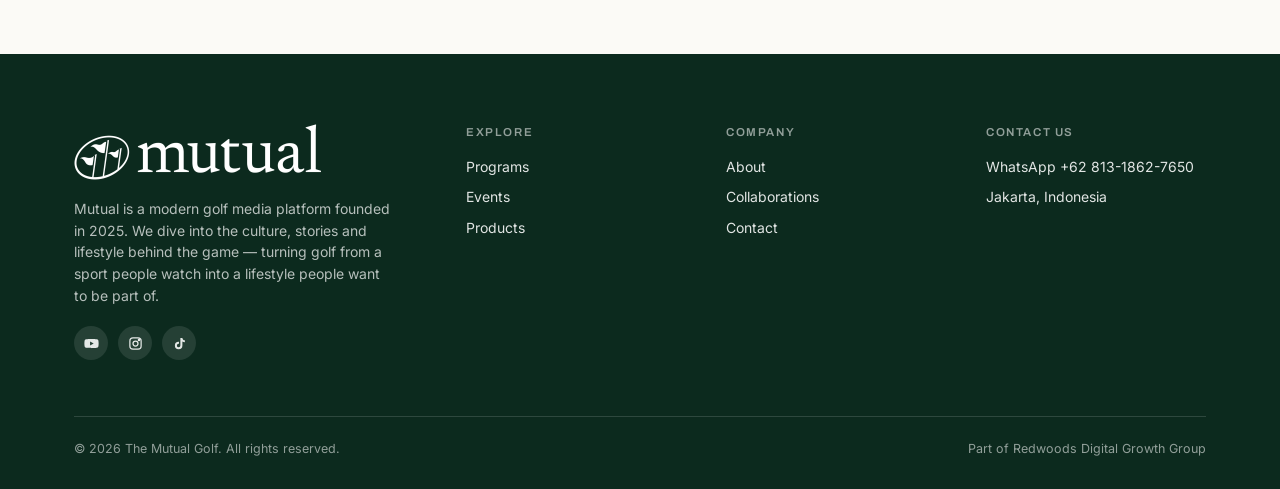
==== commit c2973c27: "Regenerate pages with the program logo strip Co-Authored-By: Claude Fable 5.2 <noreply@anthropic.com" ====
--- a/index.html
+++ b/index.html
@@ -45,7 +45,7 @@
         <div><p>Mutual is a modern golf media platform founded in 2025. We dive into the culture, stories and lifestyle behind the game — turning golf from a sport people watch into a lifestyle people want to be part of.</p><a class="link-arrow" href="/programs">Explore our programs</a></div></div>
       <div class="eyebrow stats-label rv">The numbers behind the community</div>
       <div class="stats rv"><div class="stat"><b>2.4M</b><span>people reached</span></div><div class="stat"><b>300M+</b><span>media views</span></div><div class="stat"><b>3.38M</b><span>hours watched</span></div><div class="stat"><b>10K+</b><span>in our community</span></div></div>
-    </div></section><div class="wrap"><hr class="hair"></div><section class="sec"><div class="wrap">
+    </div></section><div class="wrap"><hr class="hair"></div><section class="sec sec-make"><div class="lgmq" aria-label="Mutual programs"><div class="lgmq-track"><img src="assets/logos/programs/asmr-ink.png" alt="ASMR" style="width:71px" loading="lazy"><img src="assets/logos/programs/fairway-talk-ink.png" alt="Fairway Talk" style="width:100px" loading="lazy"><img src="assets/logos/programs/state-of-par-ink.png" alt="State of Par" style="width:75px" loading="lazy"><img src="assets/logos/programs/convert-tryout-ink.png" alt="Can We Even Swing?" style="width:76px" loading="lazy"><img src="assets/logos/programs/playoff-ink.png" alt="Play Off" style="width:77px" loading="lazy"><img src="assets/logos/programs/coach-says-ink.png" alt="Coach Says" style="width:74px" loading="lazy"><img src="assets/logos/programs/golf-tour-ink.png" alt="Golf Tour" style="width:90px" loading="lazy"><img src="assets/logos/programs/off-course-ink.png" alt="Off Course" style="width:77px" loading="lazy"><img src="assets/logos/programs/golf-60-ink.png" alt="Golf 60" style="width:72px" loading="lazy"><img src="assets/logos/programs/hot-takes-ink.png" alt="Hot Takes" style="width:98px" loading="lazy"><img src="assets/logos/programs/one-hole-with-ink.png" alt="One Hole With" style="width:117px" loading="lazy"><img src="assets/logos/programs/restore-vertical-ink.png" alt="re:store" style="width:98px" loading="lazy"><img src="assets/logos/programs/social-round-ink.png" alt="Social Round" style="width:78px" loading="lazy"><img src="assets/logos/programs/unwritten-ink.png" alt="Unwritten" style="width:109px" loading="lazy"><img src="assets/logos/programs/groundwave-ink.png" alt="Groundwave" style="width:124px" loading="lazy"><img src="assets/logos/programs/restore-ink.png" alt="re:store" style="width:118px" loading="lazy"><img src="assets/logos/programs/asmr-ink.png" alt="ASMR" style="width:71px" loading="lazy"><img src="assets/logos/programs/fairway-talk-ink.png" alt="Fairway Talk" style="width:100px" loading="lazy"><img src="assets/logos/programs/state-of-par-ink.png" alt="State of Par" style="width:75px" loading="lazy"><img src="assets/logos/programs/convert-tryout-ink.png" alt="Can We Even Swing?" style="width:76px" loading="lazy"><img src="assets/logos/programs/playoff-ink.png" alt="Play Off" style="width:77px" loading="lazy"><img src="assets/logos/programs/coach-says-ink.png" alt="Coach Says" style="width:74px" loading="lazy"><img src="assets/logos/programs/golf-tour-ink.png" alt="Golf Tour" style="width:90px" loading="lazy"><img src="assets/logos/programs/off-course-ink.png" alt="Off Course" style="width:77px" loading="lazy"><img src="assets/logos/programs/golf-60-ink.png" alt="Golf 60" style="width:72px" loading="lazy"><img src="assets/logos/programs/hot-takes-ink.png" alt="Hot Takes" style="width:98px" loading="lazy"><img src="assets/logos/programs/one-hole-with-ink.png" alt="One Hole With" style="width:117px" loading="lazy"><img src="assets/logos/programs/restore-vertical-ink.png" alt="re:store" style="width:98px" loading="lazy"><img src="assets/logos/programs/social-round-ink.png" alt="Social Round" style="width:78px" loading="lazy"><img src="assets/logos/programs/unwritten-ink.png" alt="Unwritten" style="width:109px" loading="lazy"><img src="assets/logos/programs/groundwave-ink.png" alt="Groundwave" style="width:124px" loading="lazy"><img src="assets/logos/programs/restore-ink.png" alt="re:store" style="width:118px" loading="lazy"></div></div><div class="wrap">
       <div class="sec-head rv"><div><div class="eyebrow">What we make</div><h2 class="h-l">On every screen, <span class="serif">and off it</span></h2></div><a class="link-arrow" href="/programs">All programs</a></div>
       <div class="cards-2"><div class="mk rv" data-cycle="">
         <a class="mk-img" href="/programs#youtube" aria-label="YouTube shows"><div class="mk-slide on"><img class="mk-pic" src="assets/img/yt-asmr.jpg" alt="ASMR" loading="lazy"></div><div class="mk-slide"><img class="mk-pic" src="assets/img/yt-fairway.jpg" alt="Fairway Talk" loading="lazy"></div><div class="mk-slide"><img class="mk-pic" src="assets/img/yt-playoff.jpg" alt="Play Off" loading="lazy"></div><div class="mk-slide"><img class="mk-pic" src="assets/img/yt-coach.jpg" alt="Coach Says" loading="lazy"></div><div class="mk-slide"><img class="mk-pic" src="assets/img/yt-tour.jpg" alt="Golf Tour" loading="lazy"></div><div class="mk-slide"><img class="mk-pic" src="assets/img/yt-offcourse.jpg" alt="Off Course" loading="lazy"></div></a>
@@ -68,7 +68,7 @@
       <a class="link-arrow exp-all rv" href="/events">All events</a>
     </div></section><section class="sec"><div class="wrap">
       <div class="sec-head rv"><div><div class="eyebrow">Latest videos</div><h2 class="h-l">Fresh from <span class="serif">the channel</span></h2></div><a class="link-arrow" href="/programs#youtube">All programs</a></div>
-      <div class="shelf"><a class="vid yt rv" href="https://www.youtube.com/watch?v=dVN0c20qPZQ" data-yt="dVN0c20qPZQ" target="_blank" rel="noopener"><div class="thumb"><img src="https://i.ytimg.com/vi/dVN0c20qPZQ/maxresdefault.jpg" data-fb="https://i.ytimg.com/vi/dVN0c20qPZQ/mqdefault.jpg" alt="" loading="lazy"><span class="play" aria-hidden="true"></span></div><div class="nm-body"><small>Nov 14, 2026<span class="vv"> · 747 views</span></small><h4>Fairway Talk EP. 8 (Part 1) With Tanta Ginting &amp; Reza Bima: Berbagai Peran, Satu Ritme Kehidupan</h4></div></a><a class="vid yt rv" href="https://www.youtube.com/watch?v=wwNYrEdpvSc" data-yt="wwNYrEdpvSc" target="_blank" rel="noopener"><div class="thumb"><img src="https://i.ytimg.com/vi/wwNYrEdpvSc/maxresdefault.jpg" data-fb="https://i.ytimg.com/vi/wwNYrEdpvSc/mqdefault.jpg" alt="" loading="lazy"><span class="play" aria-hidden="true"></span></div><div class="nm-body"><small>Nov 12, 2026<span class="vv"> · 968 views</span></small><h4>State of Par with Alit Jiwandana &amp; Jonathan Wijono: Asian Games Aichi-Nagoya Dari Perspektif Mereka</h4></div></a><a class="vid yt rv" href="https://www.youtube.com/watch?v=31kiyzN3ts0" data-yt="31kiyzN3ts0" target="_blank" rel="noopener"><div class="thumb"><img src="https://i.ytimg.com/vi/31kiyzN3ts0/maxresdefault.jpg" data-fb="https://i.ytimg.com/vi/31kiyzN3ts0/mqdefault.jpg" alt="" loading="lazy"><span class="play" aria-hidden="true"></span></div><div class="nm-body"><small>Nov 8, 2026<span class="vv"> · 1.7K views</span></small><h4>GOLFTOUR EP. INDONESIA GOLF FESTIVAL 2026: The Biggest Golf Expo!</h4></div></a><a class="vid yt rv" href="https://www.youtube.com/watch?v=bYndZDZCa9g" data-yt="bYndZDZCa9g" target="_blank" rel="noopener"><div class="thumb"><img src="https://i.ytimg.com/vi/bYndZDZCa9g/maxresdefault.jpg" data-fb="https://i.ytimg.com/vi/bYndZDZCa9g/mqdefault.jpg" alt="" loading="lazy"><span class="play" aria-hidden="true"></span></div><div class="nm-body"><small>Nov 6, 2026<span class="vv"> · 814 views</span></small><h4>State of Par with Daddies Golfer: Koneksi Antara Daddies Golfer dan Miura</h4></div></a><a class="vid yt rv" href="https://www.youtube.com/watch?v=Asao025h9Bw" data-yt="Asao025h9Bw" target="_blank" rel="noopener"><div class="thumb"><img src="https://i.ytimg.com/vi/Asao025h9Bw/maxresdefault.jpg" data-fb="https://i.ytimg.com/vi/Asao025h9Bw/mqdefault.jpg" alt="" loading="lazy"><span class="play" aria-hidden="true"></span></div><div class="nm-body"><small>Oct 29, 2026<span class="vv"> · 6.6K views</span></small><h4>PLAYOFF: Professional Golfer Edition: Almay Rayhan &amp; Aldwin Kendarwan (PART 2)</h4></div></a><a class="vid yt rv" href="https://www.youtube.com/watch?v=Taln-HRtl_E" data-yt="Taln-HRtl_E" target="_blank" rel="noopener"><div class="thumb"><img src="https://i.ytimg.com/vi/Taln-HRtl_E/maxresdefault.jpg" data-fb="https://i.ytimg.com/vi/Taln-HRtl_E/mqdefault.jpg" alt="" loading="lazy"><span class="play" aria-hidden="true"></span></div><div class="nm-body"><small>Oct 24, 2026<span class="vv"> · 11.7K views</span></small><h4>GOLF ASMR EPS. 14: Conquering The Hills With Alit Jiwandana at Sentul Highlands Golf Club</h4></div></a><a class="vid yt rv" href="https://www.youtube.com/watch?v=p9R11a_fGDI" data-yt="p9R11a_fGDI" target="_blank" rel="noopener"><div class="thumb"><img src="https://i.ytimg.com/vi/p9R11a_fGDI/maxresdefault.jpg" data-fb="https://i.ytimg.com/vi/p9R11a_fGDI/mqdefault.jpg" alt="" loading="lazy"><span class="play" aria-hidden="true"></span></div><div class="nm-body"><small>Oct 19, 2026<span class="vv"> · 8.7K views</span></small><h4>PLAYOFF: Professional Golfer Edition With Aldwin Kendarwan and Almay Rayhan (PART 1)</h4></div></a><a class="vid yt rv" href="https://www.youtube.com/watch?v=ptjNOsd2w_0" data-yt="ptjNOsd2w_0" target="_blank" rel="noopener"><div class="thumb"><img src="https://i.ytimg.com/vi/ptjNOsd2w_0/maxresdefault.jpg" data-fb="https://i.ytimg.com/vi/ptjNOsd2w_0/mqdefault.jpg" alt="" loading="lazy"><span class="play" aria-hidden="true"></span></div><div class="nm-body"><small>Oct 18, 2026<span class="vv"> · 5K views</span></small><h4>Coach Says EP. 21  With Almay Rayhan: Driver Jauh, Tapi Tetap Lurus: Apa Rahasianya?</h4></div></a></div>
+      <div class="shelf"><a class="vid yt rv" href="https://www.youtube.com/watch?v=dVN0c20qPZQ" data-yt="dVN0c20qPZQ" target="_blank" rel="noopener"><div class="thumb"><img src="https://i.ytimg.com/vi/dVN0c20qPZQ/maxresdefault.jpg" data-fb="https://i.ytimg.com/vi/dVN0c20qPZQ/mqdefault.jpg" alt="" loading="lazy"><span class="play" aria-hidden="true"></span></div><div class="nm-body"><small>Nov 14, 2026<span class="vv"> · 745 views</span></small><h4>Fairway Talk EP. 8 (Part 1) With Tanta Ginting &amp; Reza Bima: Berbagai Peran, Satu Ritme Kehidupan</h4></div></a><a class="vid yt rv" href="https://www.youtube.com/watch?v=wwNYrEdpvSc" data-yt="wwNYrEdpvSc" target="_blank" rel="noopener"><div class="thumb"><img src="https://i.ytimg.com/vi/wwNYrEdpvSc/maxresdefault.jpg" data-fb="https://i.ytimg.com/vi/wwNYrEdpvSc/mqdefault.jpg" alt="" loading="lazy"><span class="play" aria-hidden="true"></span></div><div class="nm-body"><small>Nov 12, 2026<span class="vv"> · 970 views</span></small><h4>State of Par with Alit Jiwandana &amp; Jonathan Wijono: Asian Games Aichi-Nagoya Dari Perspektif Mereka</h4></div></a><a class="vid yt rv" href="https://www.youtube.com/watch?v=31kiyzN3ts0" data-yt="31kiyzN3ts0" target="_blank" rel="noopener"><div class="thumb"><img src="https://i.ytimg.com/vi/31kiyzN3ts0/maxresdefault.jpg" data-fb="https://i.ytimg.com/vi/31kiyzN3ts0/mqdefault.jpg" alt="" loading="lazy"><span class="play" aria-hidden="true"></span></div><div class="nm-body"><small>Nov 8, 2026<span class="vv"> · 1.7K views</span></small><h4>GOLFTOUR EP. INDONESIA GOLF FESTIVAL 2026: The Biggest Golf Expo!</h4></div></a><a class="vid yt rv" href="https://www.youtube.com/watch?v=bYndZDZCa9g" data-yt="bYndZDZCa9g" target="_blank" rel="noopener"><div class="thumb"><img src="https://i.ytimg.com/vi/bYndZDZCa9g/maxresdefault.jpg" data-fb="https://i.ytimg.com/vi/bYndZDZCa9g/mqdefault.jpg" alt="" loading="lazy"><span class="play" aria-hidden="true"></span></div><div class="nm-body"><small>Nov 6, 2026<span class="vv"> · 814 views</span></small><h4>State of Par with Daddies Golfer: Koneksi Antara Daddies Golfer dan Miura</h4></div></a><a class="vid yt rv" href="https://www.youtube.com/watch?v=Asao025h9Bw" data-yt="Asao025h9Bw" target="_blank" rel="noopener"><div class="thumb"><img src="https://i.ytimg.com/vi/Asao025h9Bw/maxresdefault.jpg" data-fb="https://i.ytimg.com/vi/Asao025h9Bw/mqdefault.jpg" alt="" loading="lazy"><span class="play" aria-hidden="true"></span></div><div class="nm-body"><small>Oct 29, 2026<span class="vv"> · 6.6K views</span></small><h4>PLAYOFF: Professional Golfer Edition: Almay Rayhan &amp; Aldwin Kendarwan (PART 2)</h4></div></a><a class="vid yt rv" href="https://www.youtube.com/watch?v=Taln-HRtl_E" data-yt="Taln-HRtl_E" target="_blank" rel="noopener"><div class="thumb"><img src="https://i.ytimg.com/vi/Taln-HRtl_E/maxresdefault.jpg" data-fb="https://i.ytimg.com/vi/Taln-HRtl_E/mqdefault.jpg" alt="" loading="lazy"><span class="play" aria-hidden="true"></span></div><div class="nm-body"><small>Oct 24, 2026<span class="vv"> · 11.7K views</span></small><h4>GOLF ASMR EPS. 14: Conquering The Hills With Alit Jiwandana at Sentul Highlands Golf Club</h4></div></a><a class="vid yt rv" href="https://www.youtube.com/watch?v=p9R11a_fGDI" data-yt="p9R11a_fGDI" target="_blank" rel="noopener"><div class="thumb"><img src="https://i.ytimg.com/vi/p9R11a_fGDI/maxresdefault.jpg" data-fb="https://i.ytimg.com/vi/p9R11a_fGDI/mqdefault.jpg" alt="" loading="lazy"><span class="play" aria-hidden="true"></span></div><div class="nm-body"><small>Oct 19, 2026<span class="vv"> · 8.7K views</span></small><h4>PLAYOFF: Professional Golfer Edition With Aldwin Kendarwan and Almay Rayhan (PART 1)</h4></div></a><a class="vid yt rv" href="https://www.youtube.com/watch?v=ptjNOsd2w_0" data-yt="ptjNOsd2w_0" target="_blank" rel="noopener"><div class="thumb"><img src="https://i.ytimg.com/vi/ptjNOsd2w_0/maxresdefault.jpg" data-fb="https://i.ytimg.com/vi/ptjNOsd2w_0/mqdefault.jpg" alt="" loading="lazy"><span class="play" aria-hidden="true"></span></div><div class="nm-body"><small>Oct 18, 2026<span class="vv"> · 5K views</span></small><h4>Coach Says EP. 21  With Almay Rayhan: Driver Jauh, Tapi Tetap Lurus: Apa Rahasianya?</h4></div></a></div>
     </div></section><div class="wrap"><hr class="hair"></div><section class="sec reels"><div class="wrap">
       <div class="rv"><div class="eyebrow">Vertical series</div><h2 class="h-l">Golf in under <span class="serif">a minute.</span></h2><p>Snackable series for Instagram and TikTok — quick, sharp and made to be shared.</p><a class="link-arrow" href="/programs#vertical">All vertical series</a></div>
       <div class="reel-row"><div class="reel rv"><div class="r-img"><img src="assets/img/v-golf60.jpg" alt="" loading="lazy"></div><div class="nm-body"><b><span class="nm-txt">Golf 60</span><span class="nm-in"><img class="nm-logo" src="assets/logos/programs/golf-60-ink.png" alt="Golf 60" style="width:69px"></span></b><span>Golf in under a minute</span></div></div><div class="reel rv"><div class="r-img"><img src="assets/img/v-offcourse.jpg" alt="" loading="lazy"></div><div class="nm-body"><b><span class="nm-txt">Off Course</span><span class="nm-in"><img class="nm-logo" src="assets/logos/programs/off-course-ink.png" alt="Off Course" style="width:74px"></span></b><span>The story behind the swing</span></div></div><div class="reel rv"><div class="r-img"><img src="assets/img/v-hottakes.jpg" alt="" loading="lazy"></div><div class="nm-body"><b><span class="nm-txt">Hot Takes</span><span class="nm-in"><img class="nm-logo" src="assets/logos/programs/hot-takes-ink.png" alt="Hot Takes" style="width:94px"></span></b><span>Rapid-fire this-or-that</span></div></div><div class="reel rv"><div class="r-img"><img src="assets/img/v-onehole.jpg" alt="" loading="lazy"></div><div class="nm-body"><b><span class="nm-txt">One Hole With</span><span class="nm-in"><img class="nm-logo" src="assets/logos/programs/one-hole-with-ink.png" alt="One Hole With" style="width:112px"></span></b><span>One hole, one story</span></div></div><div class="reel rv"><div class="r-img"><img src="assets/img/v-restore.jpg" alt="" loading="lazy"></div><div class="nm-body"><b><span class="nm-txt">re:store</span><span class="nm-in"><img class="nm-logo" src="assets/logos/programs/restore-vertical-ink.png" alt="re:store" style="width:94px"></span></b><span>Second thoughts on new releases</span></div></div></div>
--- a/css/style.css
+++ b/css/style.css
@@ -458,27 +458,71 @@
 html[data-theme="dark"] .theme-tg .sun{display:block}
 html[data-theme="dark"] .theme-tg .moon{display:none}
 @media (max-width:1020px){.theme-tg{margin-left:auto}.theme-tg + .burger{margin-left:0}}
-html[data-theme="dark"]{--bg:#0b130f;--ink:#f1efe8;--ink-2:#b7bcb2;--ink-3:#7d857b;--line:#24322a;--cream:#13201a;--cream-2:#1a2a22;color-scheme:dark}
+html[data-theme="dark"]{--bg:#0b130f;--ink:#f1efe8;--ink-2:#b7bcb2;--ink-3:#7d857b;--line:#24322a;--cream:#13201a;--cream-2:#1a2a22;--orange:#ee3b2c;--orange-t:#ff5a45;color-scheme:dark}
 html[data-theme="dark"] .site-header{background:rgba(11,19,15,.9)}
 html[data-theme="dark"] .logo-anim img,html[data-theme="dark"] .ribbon img{filter:brightness(0) invert(.95)}
 html[data-theme="dark"] .nm-in .nm-logo,html[data-theme="dark"] .mk-lg img{filter:brightness(0) invert(.95)}
-html[data-theme="dark"] .btn{background:var(--lime);color:#121412}
-html[data-theme="dark"] .btn:hover{background:#e6fb6a}
+html[data-theme="dark"] .btn{background:var(--orange);color:#fff}
+html[data-theme="dark"] .btn:hover{background:#ff5340}
 html[data-theme="dark"] .btn.light{background:#fff;color:#121412}
-html[data-theme="dark"] .btn.light:hover{background:var(--lime)}
-html[data-theme="dark"] .nav a::after{background:var(--lime)}
-html[data-theme="dark"] .tabs a:hover{border-color:var(--lime)}
+html[data-theme="dark"] .btn.light:hover{background:var(--orange);color:#fff}
+html[data-theme="dark"] .nav a::after{background:var(--orange)}
+html[data-theme="dark"] .tabs a:hover{border-color:var(--orange)}
 html[data-theme="dark"] .stat b,html[data-theme="dark"] .ev .ev-stats b,html[data-theme="dark"] .bigmq b,html[data-theme="dark"] .bigmq i{color:#e9efe0}
 html[data-theme="dark"] .bigmq .o{color:transparent;-webkit-text-stroke-color:#e9efe0}
 html[data-theme="dark"] .collab-nums .stat b,html[data-theme="dark"] .eco-stats .stat b{color:var(--lime)}
-html[data-theme="dark"] .prog .short,html[data-theme="dark"] .ab-n,html[data-theme="dark"] .nm-note,html[data-theme="dark"] .mk-lg i{color:#a9d6a0}
+html[data-theme="dark"] .prog .short,html[data-theme="dark"] .ab-n,html[data-theme="dark"] .nm-note,html[data-theme="dark"] .mk-lg i{color:var(--orange-t)}
 html[data-theme="dark"] .nm-dark .nm-note{color:#fff}
 html[data-theme="dark"] .mk:hover .circle{background:var(--ink);color:#121412}
 html[data-theme="dark"] .prod{background:var(--cream)}
 html[data-theme="dark"] .work{background:var(--cream-2);color:#fff}
-html[data-theme="dark"] .ev .tag{color:#121412}
+html[data-theme="dark"] .ev .tag{background:var(--orange);color:#fff}
 html[data-theme="dark"] .collab,html[data-theme="dark"] .ticker{background:#0f3324}
 html[data-theme="dark"] .site-footer{background:#070d0a;border-top:1px solid var(--line)}
 html[data-theme="dark"] .vid.yt .play{background:rgba(0,0,0,.7)}
 html[data-theme="dark"] .ab-mos div,html[data-theme="dark"] .vid .thumb{background:var(--cream-2)}
 @media (max-width:760px){.eps-row .vid .vv{display:none}}
+/* Dark mode accent: Mutual orange (#ee3b2c from the logo) on buttons, italic accent words, tags and small highlights */
+html[data-theme="dark"] .serif,html[data-theme="dark"] .bigmq i,html[data-theme="dark"] .feat-sub{color:var(--orange-t)}
+html[data-theme="dark"] .exp .serif{color:var(--orange-t)}
+html[data-theme="dark"] .link-arrow::after{color:var(--orange-t)}
+html[data-theme="dark"] .vid.yt:hover .play{background:var(--orange)}
+html[data-theme="dark"] .theme-tg:hover{color:var(--orange-t)}
+html[data-theme="dark"] .mk:hover .circle{background:var(--orange);border-color:var(--orange);color:#fff}
+html[data-theme="dark"] .foot-grid a:hover{color:var(--orange-t)}
+html[data-theme="dark"] .nm-dark .nm-note{color:#fff}
+
+/* ───── Mutual orange accent in BOTH themes (owner: "implement that also in light"). Orange = #ee3b2c from the logo.
+   --orange for fills and large italic words, --orange-s for small text (darker on light for legibility). ───── */
+:root{--orange:#ee3b2c;--orange-s:#d9321f}
+html[data-theme="dark"]{--orange-s:#ff5a45}
+.serif,.bigmq i{color:var(--orange)}
+.exp .serif,.feat-sub,.collab .serif,.site-footer .serif{color:#ff6a55}
+.btn{background:var(--orange);color:#fff}
+.btn:hover{background:#d9321f}
+.btn.light{background:#fff;color:#121412}
+.btn.light:hover{background:var(--orange);color:#fff}
+.nav a::after{background:var(--orange)}
+.tabs a:hover{border-color:var(--orange)}
+.link-arrow::after{color:var(--orange-s)}
+.prog .short,.ab-n,.nm-note,.mk-lg i{color:var(--orange-s)}
+.nm-dark .nm-note{color:#fff}
+.vid.yt:hover .play{background:var(--orange)}
+.mk:hover .circle{background:var(--orange);border-color:var(--orange);color:#fff}
+.foot-grid a:hover{color:#ff6a55}
+/* event tags: plain small text, no pill (owner: no rounded orange rectangles) */
+.ev .tag,html[data-theme="dark"] .ev .tag{background:none;padding:0;border-radius:0;color:var(--orange-s);font-size:11.5px;letter-spacing:.16em}
+html[data-theme="dark"] .serif,html[data-theme="dark"] .bigmq i{color:#ff5a45}
+html[data-theme="dark"] .btn{background:var(--orange);color:#fff}
+html[data-theme="dark"] .btn.light{background:#fff;color:#121412}
+html[data-theme="dark"] .btn.light:hover{background:var(--orange);color:#fff}
+
+/* Homepage: running program-logo strip above "What we make" */
+.sec-make{padding-top:44px}
+.lgmq{overflow:hidden;margin-bottom:64px;-webkit-mask-image:linear-gradient(90deg,transparent,#000 8%,#000 92%,transparent);mask-image:linear-gradient(90deg,transparent,#000 8%,#000 92%,transparent)}
+.lgmq-track{display:flex;width:max-content;align-items:center;gap:72px;padding-right:72px;animation:tick 60s linear infinite}
+.lgmq img{height:auto;max-height:52px;object-fit:contain;flex:none;opacity:.9}
+.lgmq:hover .lgmq-track{animation-play-state:paused}
+html[data-theme="dark"] .lgmq img{filter:brightness(0) invert(.95)}
+@media (max-width:760px){.sec-make{padding-top:30px}.lgmq{margin-bottom:44px}.lgmq-track{gap:44px;padding-right:44px;animation-duration:45s}.lgmq img{transform:scale(.72);margin:0 -10px}}
+@media (prefers-reduced-motion:reduce){.lgmq-track{animation:none}}
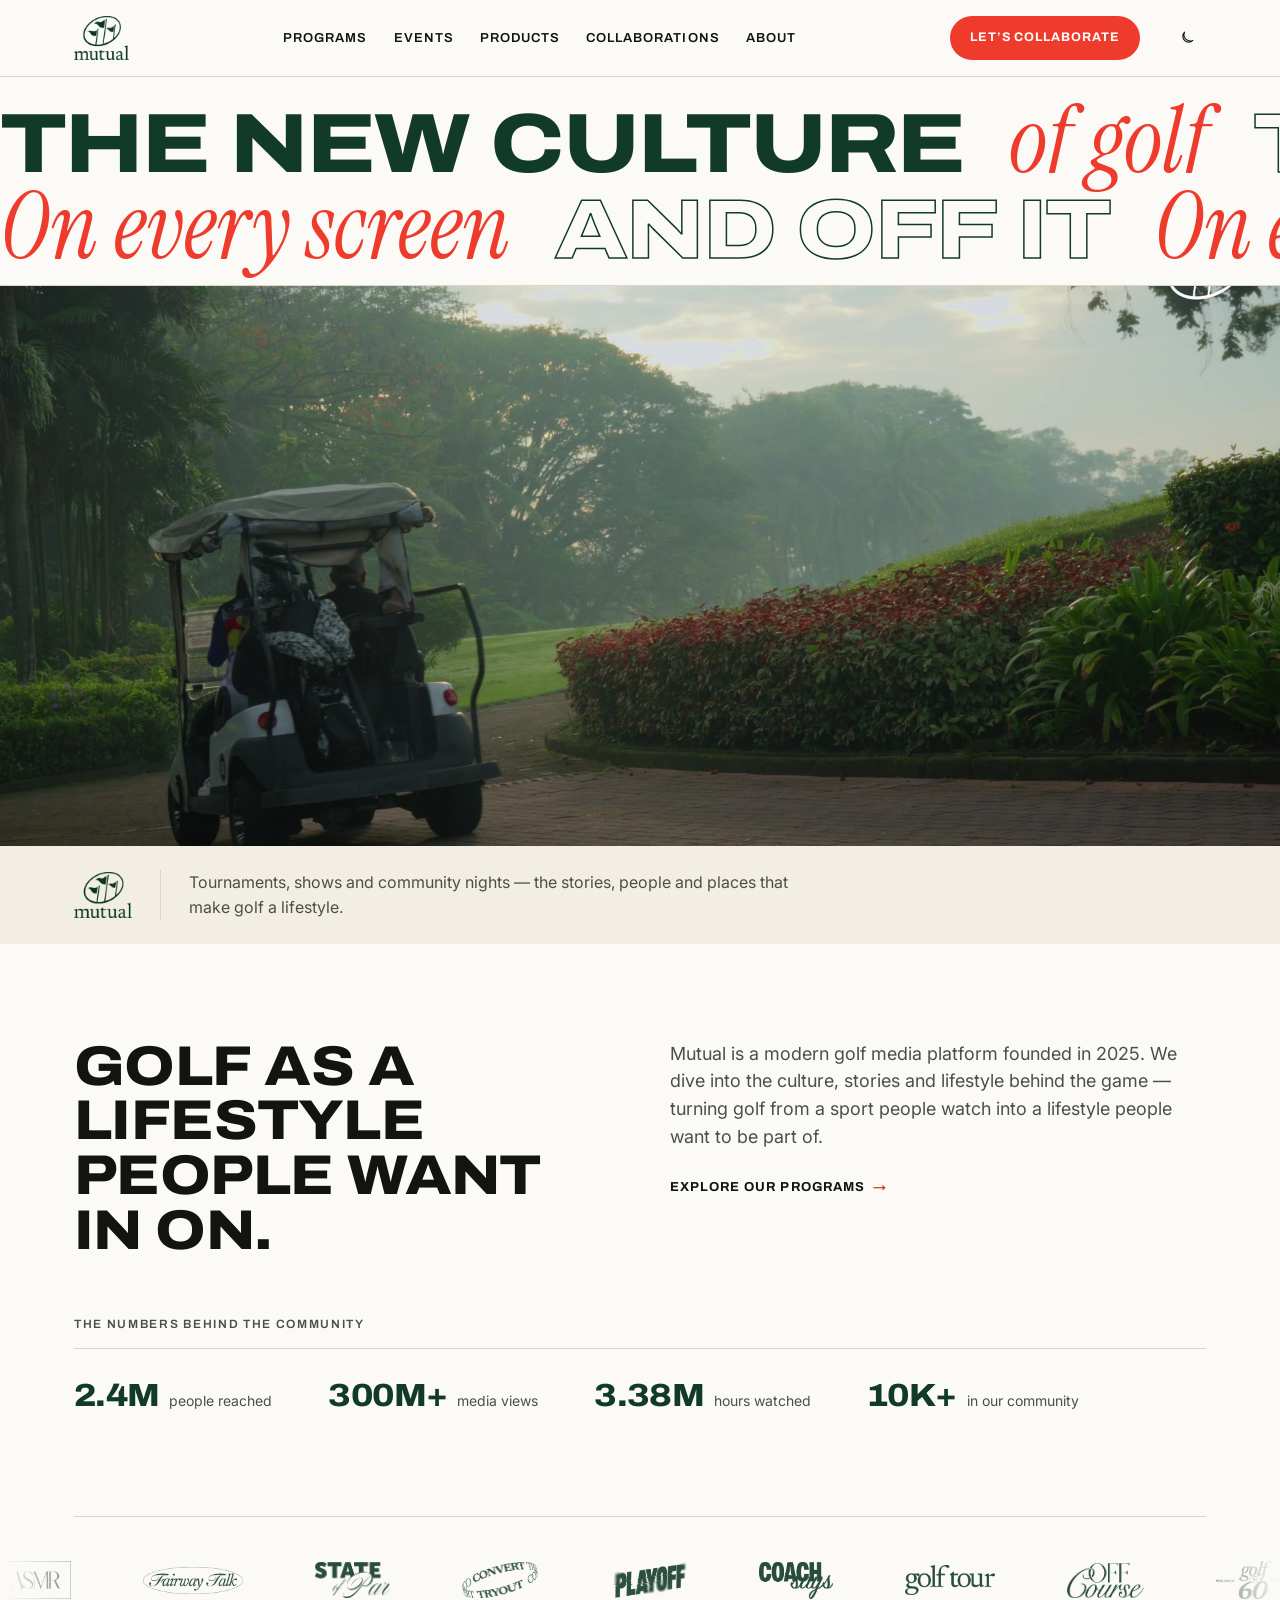
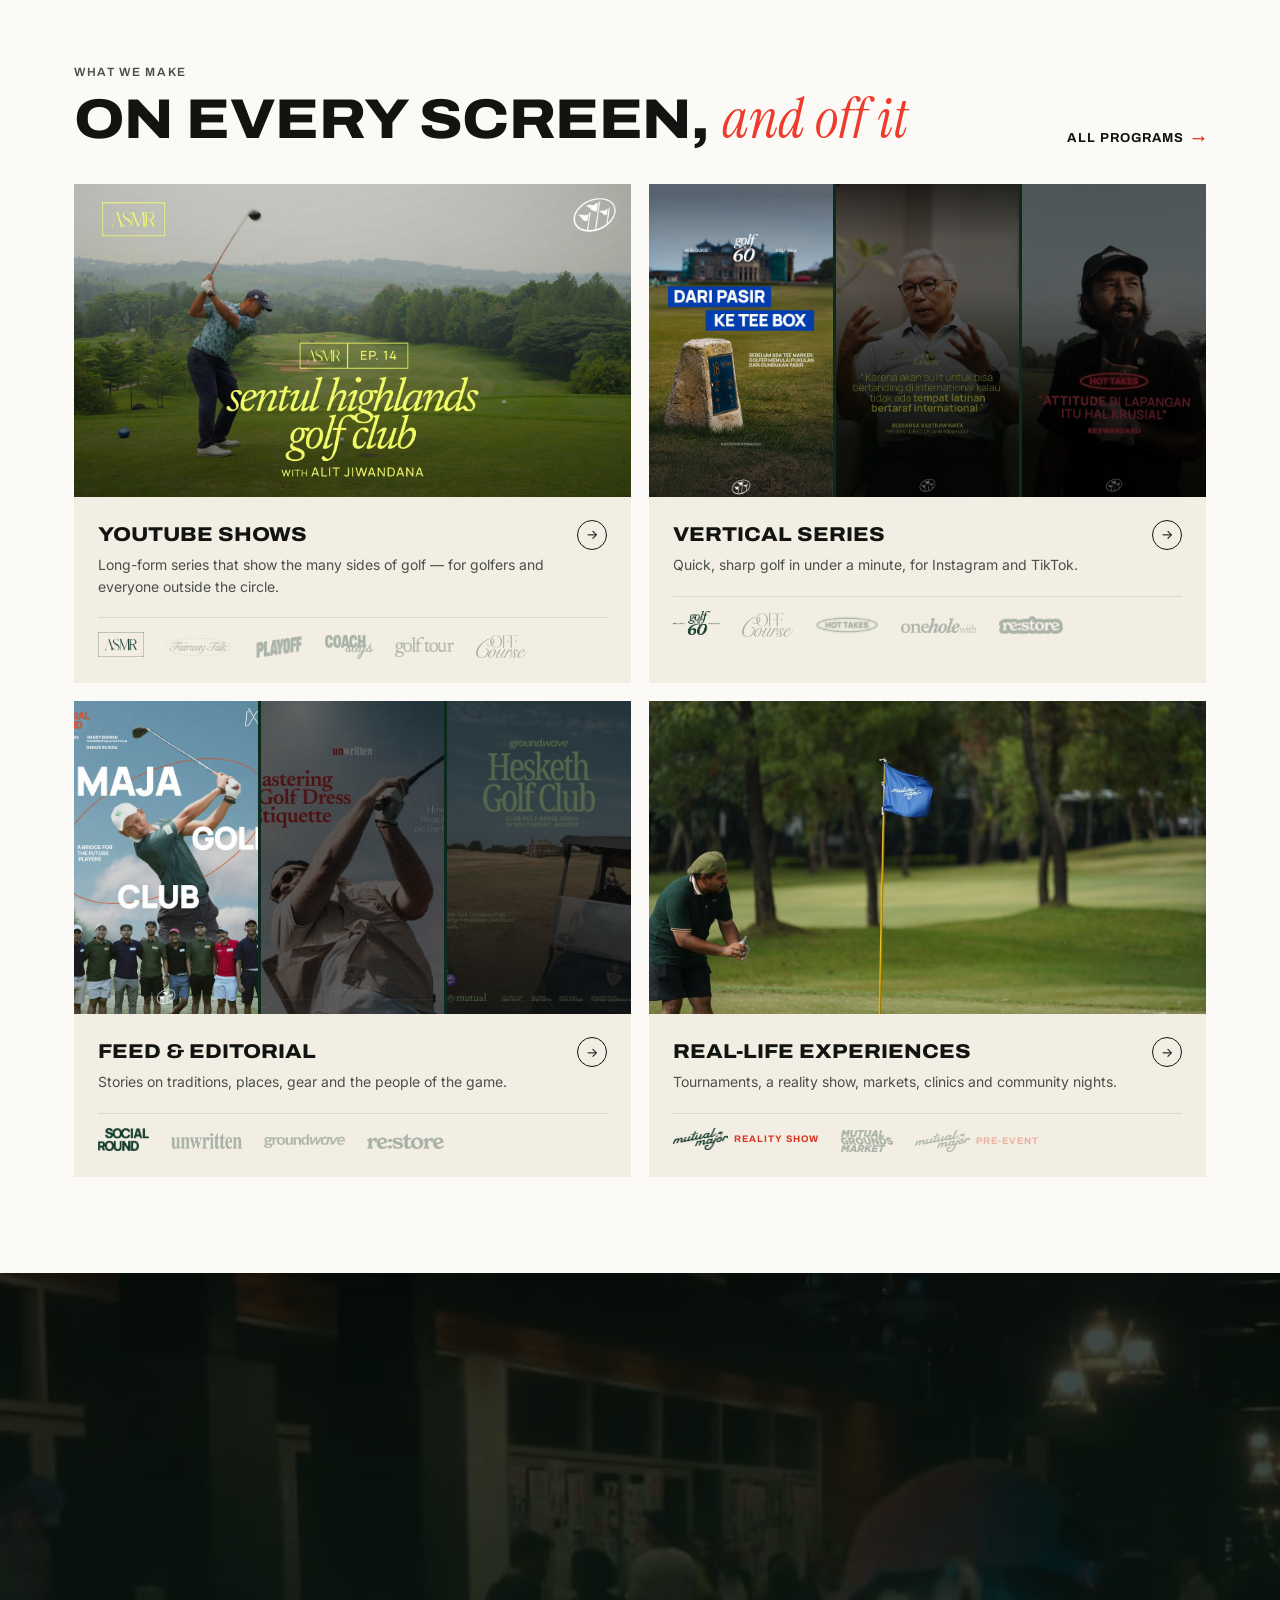
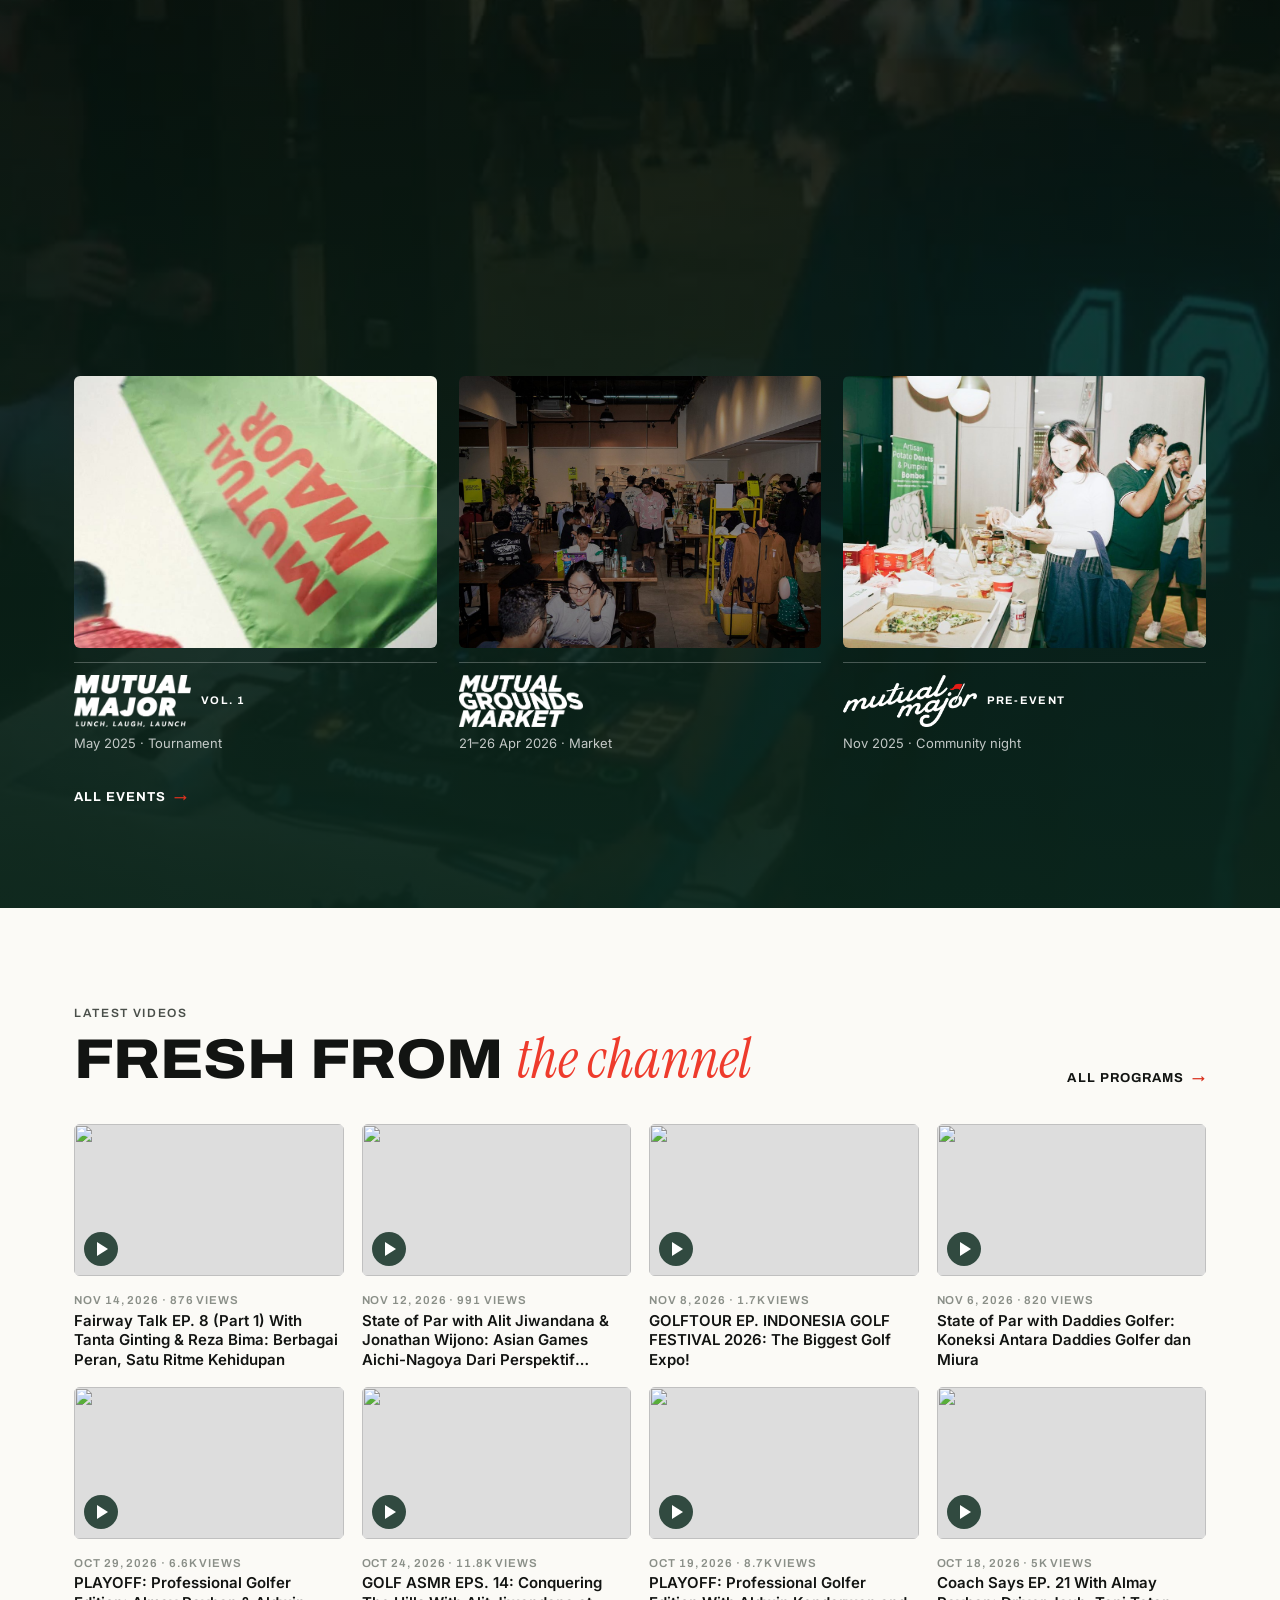
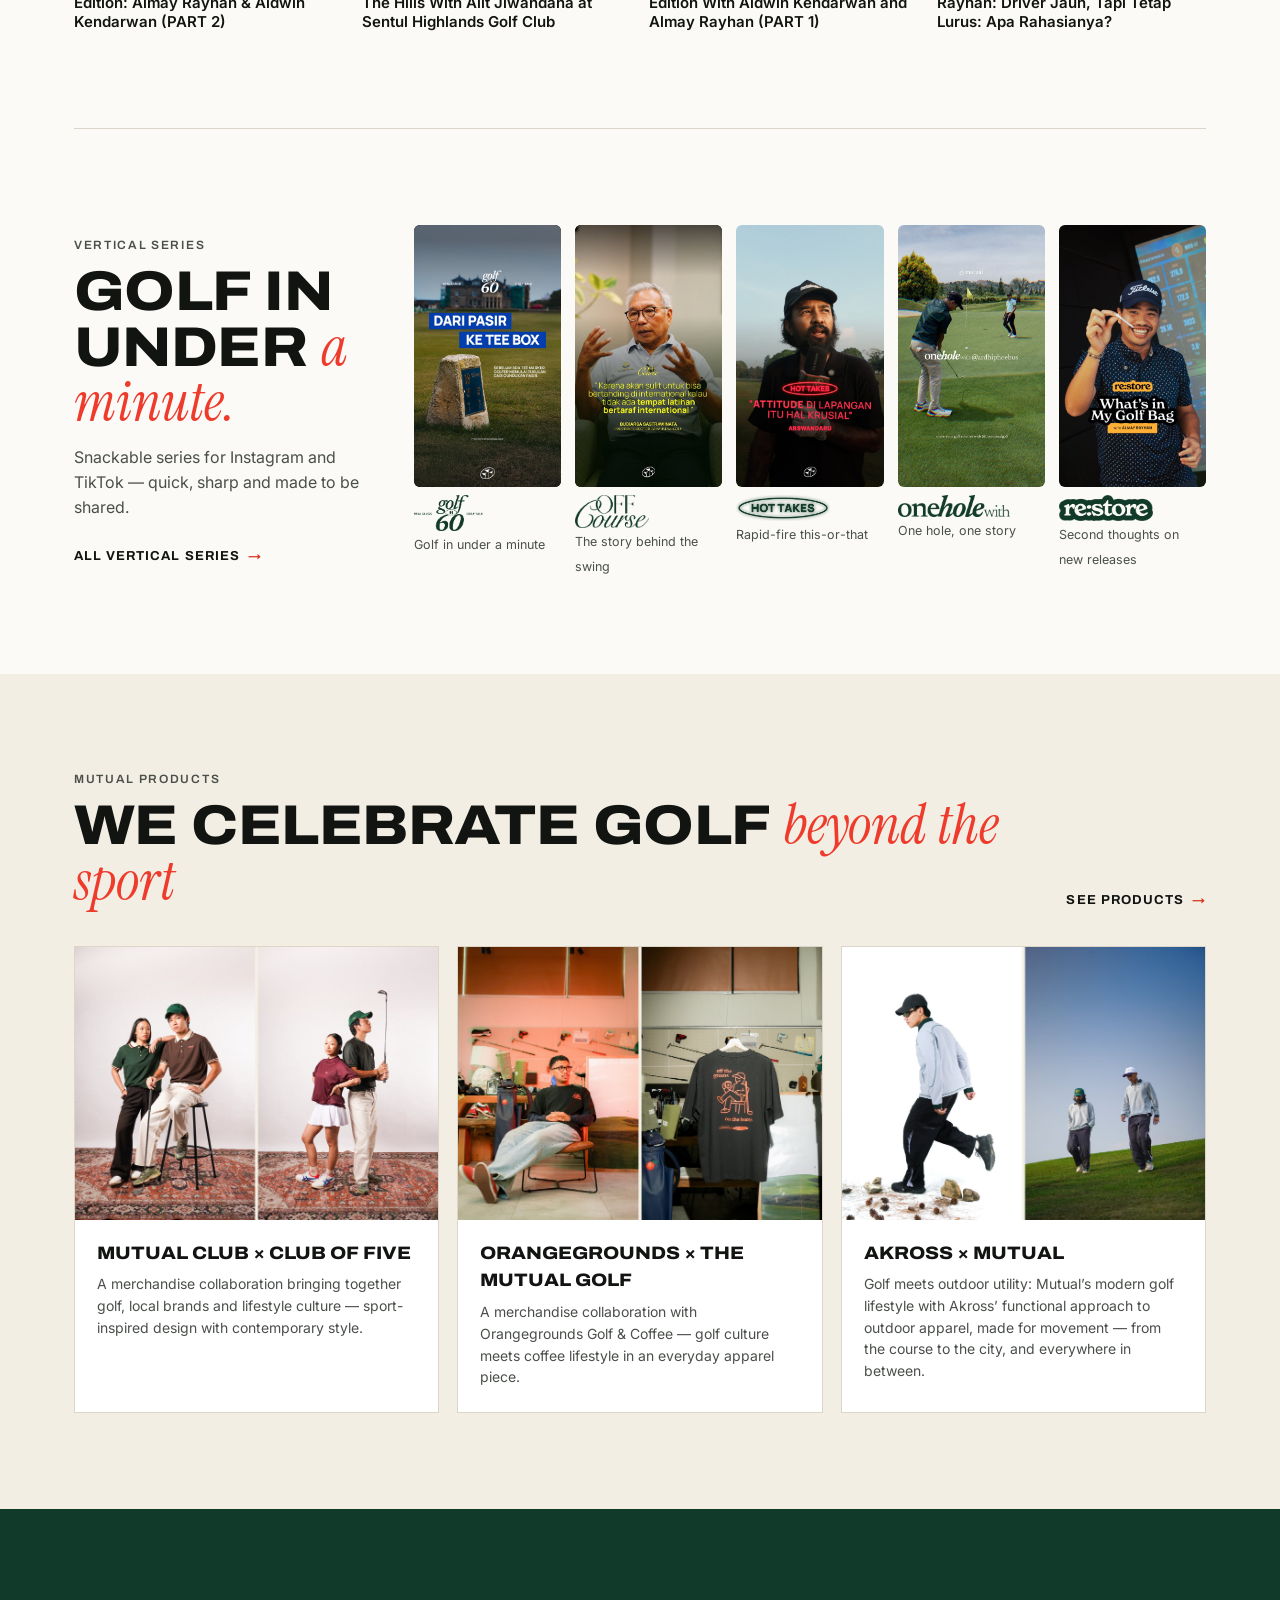
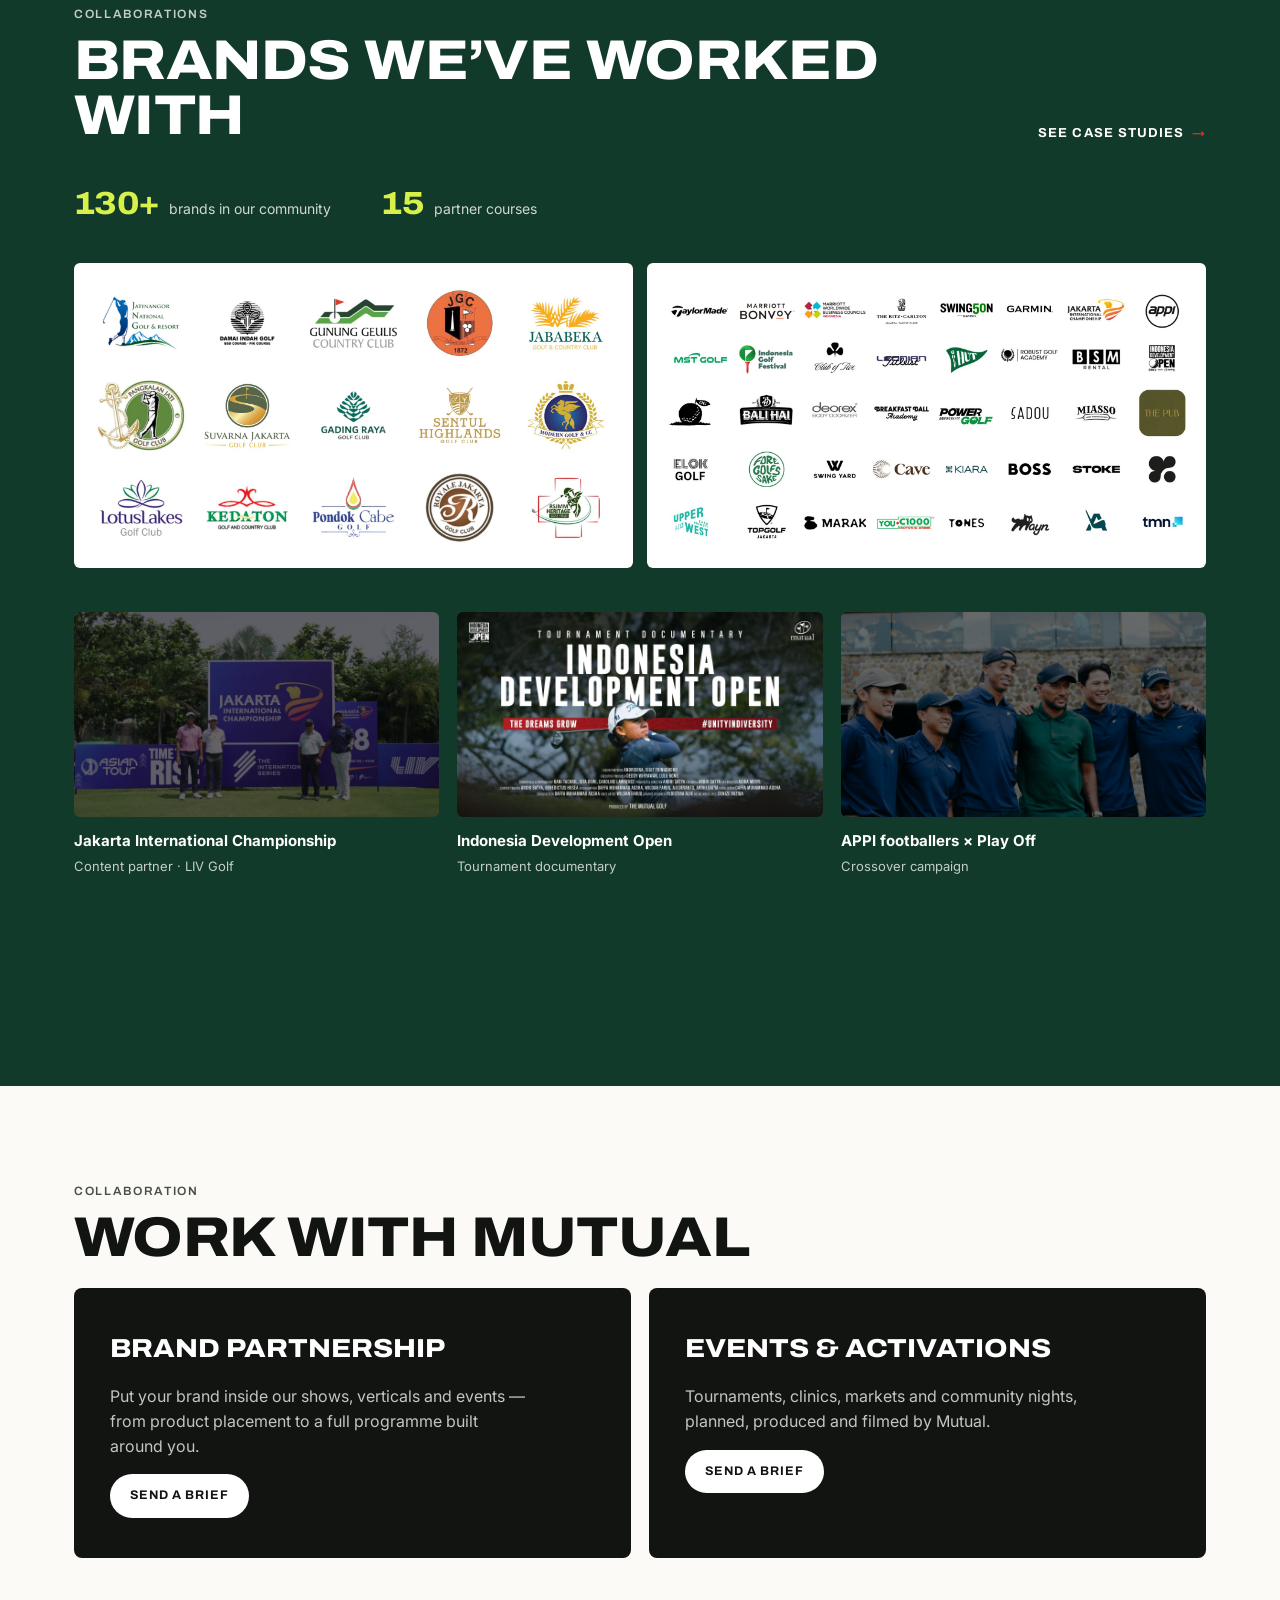
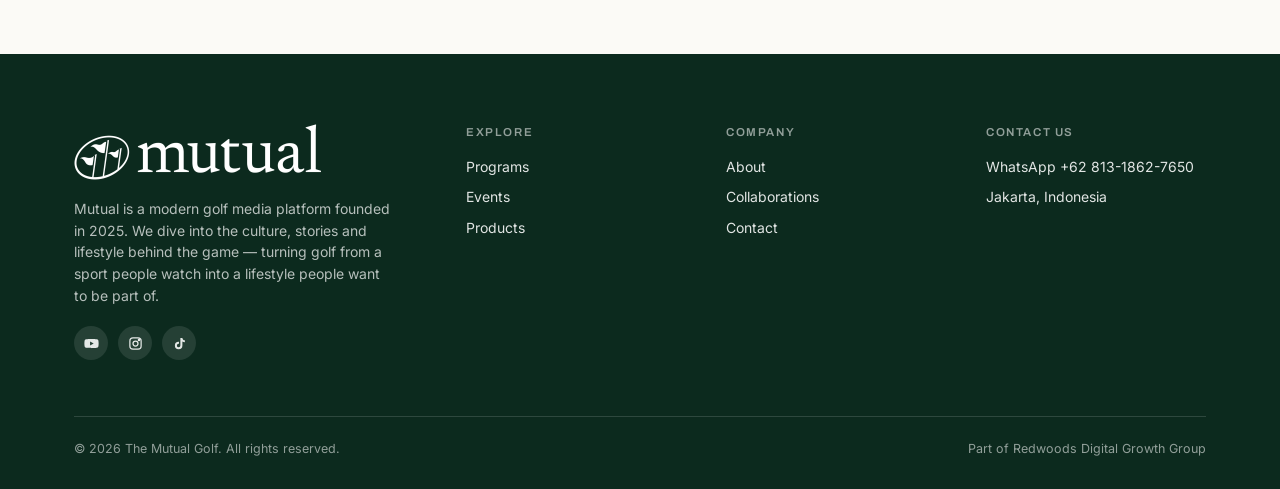
==== commit 6d83056d: "Dashboard: password-protected CMS at /admin for editing site content Sign in, edit homepage text, pr" ====
--- a/index.html
+++ b/index.html
@@ -64,11 +64,11 @@
       <div class="eyebrow rv">Experience</div>
       <h2 class="h-l rv">Off the screen, <span class="serif">onto the course</span></h2>
       <p class="lead rv">Tournaments, a reality show, markets, clinics and community nights — Mutual brings its programs to real courses with real people.</p>
-      <div class="exp-grid"><a class="exp-card rv" href="/events"><div class="exp-ph"><img src="assets/img/ev-major2.jpg" alt="Mutual Major Vol. 2" loading="lazy"></div><div class="exp-meta"><span class="nm-dark"><img class="nm-logo" src="assets/logos/programs/mutual-major.png" alt="Mutual Major Vol. 2" style="width:103px"><i class="nm-note">Vol. 2</i></span><span class="exp-date">Nov 2025 · Tournament</span></div></a><a class="exp-card rv" href="/events"><div class="exp-ph"><img src="assets/img/ev-major-reality.jpg" alt="Mutual Major · Reality Show" loading="lazy"></div><div class="exp-meta"><span class="nm-dark"><img class="nm-logo" src="assets/logos/programs/mutual-major.png" alt="Mutual Major · Reality Show" style="width:103px"><i class="nm-note">Reality show</i></span><span class="exp-date">2025 · Reality show</span></div></a><a class="exp-card rv" href="/events"><div class="exp-ph"><img src="assets/img/ev-market.jpg" alt="Mutual Grounds Market" loading="lazy"></div><div class="exp-meta"><span class="nm-dark"><img class="nm-logo" src="assets/logos/programs/mutual-grounds-market.png" alt="Mutual Grounds Market" style="width:99px"></span><span class="exp-date">21–26 Apr 2026 · Market</span></div></a><a class="exp-card rv" href="/events"><div class="exp-ph"><img src="assets/img/ev-charity.jpg" alt="Charity Classic Golf Tournament" loading="lazy"></div><div class="exp-meta"><span class="nm-dark"><img class="nm-logo" src="assets/logos/programs/charity-classic.png" alt="Charity Classic Golf Tournament" style="width:83px"></span><span class="exp-date">2026 · Flagship</span></div></a><a class="exp-card rv" href="/events"><div class="exp-ph"><img src="assets/img/ev-major1.jpg" alt="Mutual Major Vol. 1" loading="lazy"></div><div class="exp-meta"><span class="nm-dark"><img class="nm-logo" src="assets/logos/programs/mutual-major-vol1.png" alt="Mutual Major Vol. 1" style="width:96px"><i class="nm-note">Vol. 1</i></span><span class="exp-date">May 2025 · Tournament</span></div></a><a class="exp-card rv" href="/events"><div class="exp-ph"><img src="assets/img/ev-pre.jpg" alt="Mutual Club &amp; Card launch" loading="lazy"></div><div class="exp-meta"><span class="nm-dark"><img class="nm-logo" src="assets/logos/programs/mutual-major.png" alt="Mutual Club &amp; Card launch" style="width:103px"><i class="nm-note">Pre-event</i></span><span class="exp-date">Nov 2025 · Community night</span></div></a></div>
+      <div class="exp-grid"><a class="exp-card rv" href="/events"><div class="exp-ph"><img src="assets/img/ev-charity.jpg" alt="Charity Classic Golf Tournament" loading="lazy"></div><div class="exp-meta"><span class="nm-dark"><img class="nm-logo" src="assets/logos/programs/charity-classic.png" alt="Charity Classic Golf Tournament" style="width:83px"></span><span class="exp-date">2026 · Flagship</span></div></a><a class="exp-card rv" href="/events"><div class="exp-ph"><img src="assets/img/ev-major2.jpg" alt="Mutual Major Vol. 2" loading="lazy"></div><div class="exp-meta"><span class="nm-dark"><img class="nm-logo" src="assets/logos/programs/mutual-major.png" alt="Mutual Major Vol. 2" style="width:103px"><i class="nm-note">Vol. 2</i></span><span class="exp-date">Nov 2025 · Tournament</span></div></a><a class="exp-card rv" href="/events"><div class="exp-ph"><img src="assets/img/ev-major-reality.jpg" alt="Mutual Major · Reality Show" loading="lazy"></div><div class="exp-meta"><span class="nm-dark"><img class="nm-logo" src="assets/logos/programs/mutual-major.png" alt="Mutual Major · Reality Show" style="width:103px"><i class="nm-note">Reality show</i></span><span class="exp-date">2025 · Reality show</span></div></a><a class="exp-card rv" href="/events"><div class="exp-ph"><img src="assets/img/ev-major1.jpg" alt="Mutual Major Vol. 1" loading="lazy"></div><div class="exp-meta"><span class="nm-dark"><img class="nm-logo" src="assets/logos/programs/mutual-major-vol1.png" alt="Mutual Major Vol. 1" style="width:96px"><i class="nm-note">Vol. 1</i></span><span class="exp-date">May 2025 · Tournament</span></div></a><a class="exp-card rv" href="/events"><div class="exp-ph"><img src="assets/img/ev-market.jpg" alt="Mutual Grounds Market" loading="lazy"></div><div class="exp-meta"><span class="nm-dark"><img class="nm-logo" src="assets/logos/programs/mutual-grounds-market.png" alt="Mutual Grounds Market" style="width:99px"></span><span class="exp-date">21–26 Apr 2026 · Market</span></div></a><a class="exp-card rv" href="/events"><div class="exp-ph"><img src="assets/img/ev-pre.jpg" alt="Mutual Club &amp; Card launch" loading="lazy"></div><div class="exp-meta"><span class="nm-dark"><img class="nm-logo" src="assets/logos/programs/mutual-major.png" alt="Mutual Club &amp; Card launch" style="width:103px"><i class="nm-note">Pre-event</i></span><span class="exp-date">Nov 2025 · Community night</span></div></a></div>
       <a class="link-arrow exp-all rv" href="/events">All events</a>
     </div></section><section class="sec"><div class="wrap">
       <div class="sec-head rv"><div><div class="eyebrow">Latest videos</div><h2 class="h-l">Fresh from <span class="serif">the channel</span></h2></div><a class="link-arrow" href="/programs#youtube">All programs</a></div>
-      <div class="shelf"><a class="vid yt rv" href="https://www.youtube.com/watch?v=dVN0c20qPZQ" data-yt="dVN0c20qPZQ" target="_blank" rel="noopener"><div class="thumb"><img src="https://i.ytimg.com/vi/dVN0c20qPZQ/maxresdefault.jpg" data-fb="https://i.ytimg.com/vi/dVN0c20qPZQ/mqdefault.jpg" alt="" loading="lazy"><span class="play" aria-hidden="true"></span></div><div class="nm-body"><small>Nov 14, 2026<span class="vv"> · 745 views</span></small><h4>Fairway Talk EP. 8 (Part 1) With Tanta Ginting &amp; Reza Bima: Berbagai Peran, Satu Ritme Kehidupan</h4></div></a><a class="vid yt rv" href="https://www.youtube.com/watch?v=wwNYrEdpvSc" data-yt="wwNYrEdpvSc" target="_blank" rel="noopener"><div class="thumb"><img src="https://i.ytimg.com/vi/wwNYrEdpvSc/maxresdefault.jpg" data-fb="https://i.ytimg.com/vi/wwNYrEdpvSc/mqdefault.jpg" alt="" loading="lazy"><span class="play" aria-hidden="true"></span></div><div class="nm-body"><small>Nov 12, 2026<span class="vv"> · 970 views</span></small><h4>State of Par with Alit Jiwandana &amp; Jonathan Wijono: Asian Games Aichi-Nagoya Dari Perspektif Mereka</h4></div></a><a class="vid yt rv" href="https://www.youtube.com/watch?v=31kiyzN3ts0" data-yt="31kiyzN3ts0" target="_blank" rel="noopener"><div class="thumb"><img src="https://i.ytimg.com/vi/31kiyzN3ts0/maxresdefault.jpg" data-fb="https://i.ytimg.com/vi/31kiyzN3ts0/mqdefault.jpg" alt="" loading="lazy"><span class="play" aria-hidden="true"></span></div><div class="nm-body"><small>Nov 8, 2026<span class="vv"> · 1.7K views</span></small><h4>GOLFTOUR EP. INDONESIA GOLF FESTIVAL 2026: The Biggest Golf Expo!</h4></div></a><a class="vid yt rv" href="https://www.youtube.com/watch?v=bYndZDZCa9g" data-yt="bYndZDZCa9g" target="_blank" rel="noopener"><div class="thumb"><img src="https://i.ytimg.com/vi/bYndZDZCa9g/maxresdefault.jpg" data-fb="https://i.ytimg.com/vi/bYndZDZCa9g/mqdefault.jpg" alt="" loading="lazy"><span class="play" aria-hidden="true"></span></div><div class="nm-body"><small>Nov 6, 2026<span class="vv"> · 814 views</span></small><h4>State of Par with Daddies Golfer: Koneksi Antara Daddies Golfer dan Miura</h4></div></a><a class="vid yt rv" href="https://www.youtube.com/watch?v=Asao025h9Bw" data-yt="Asao025h9Bw" target="_blank" rel="noopener"><div class="thumb"><img src="https://i.ytimg.com/vi/Asao025h9Bw/maxresdefault.jpg" data-fb="https://i.ytimg.com/vi/Asao025h9Bw/mqdefault.jpg" alt="" loading="lazy"><span class="play" aria-hidden="true"></span></div><div class="nm-body"><small>Oct 29, 2026<span class="vv"> · 6.6K views</span></small><h4>PLAYOFF: Professional Golfer Edition: Almay Rayhan &amp; Aldwin Kendarwan (PART 2)</h4></div></a><a class="vid yt rv" href="https://www.youtube.com/watch?v=Taln-HRtl_E" data-yt="Taln-HRtl_E" target="_blank" rel="noopener"><div class="thumb"><img src="https://i.ytimg.com/vi/Taln-HRtl_E/maxresdefault.jpg" data-fb="https://i.ytimg.com/vi/Taln-HRtl_E/mqdefault.jpg" alt="" loading="lazy"><span class="play" aria-hidden="true"></span></div><div class="nm-body"><small>Oct 24, 2026<span class="vv"> · 11.7K views</span></small><h4>GOLF ASMR EPS. 14: Conquering The Hills With Alit Jiwandana at Sentul Highlands Golf Club</h4></div></a><a class="vid yt rv" href="https://www.youtube.com/watch?v=p9R11a_fGDI" data-yt="p9R11a_fGDI" target="_blank" rel="noopener"><div class="thumb"><img src="https://i.ytimg.com/vi/p9R11a_fGDI/maxresdefault.jpg" data-fb="https://i.ytimg.com/vi/p9R11a_fGDI/mqdefault.jpg" alt="" loading="lazy"><span class="play" aria-hidden="true"></span></div><div class="nm-body"><small>Oct 19, 2026<span class="vv"> · 8.7K views</span></small><h4>PLAYOFF: Professional Golfer Edition With Aldwin Kendarwan and Almay Rayhan (PART 1)</h4></div></a><a class="vid yt rv" href="https://www.youtube.com/watch?v=ptjNOsd2w_0" data-yt="ptjNOsd2w_0" target="_blank" rel="noopener"><div class="thumb"><img src="https://i.ytimg.com/vi/ptjNOsd2w_0/maxresdefault.jpg" data-fb="https://i.ytimg.com/vi/ptjNOsd2w_0/mqdefault.jpg" alt="" loading="lazy"><span class="play" aria-hidden="true"></span></div><div class="nm-body"><small>Oct 18, 2026<span class="vv"> · 5K views</span></small><h4>Coach Says EP. 21  With Almay Rayhan: Driver Jauh, Tapi Tetap Lurus: Apa Rahasianya?</h4></div></a></div>
+      <div class="shelf"><a class="vid yt rv" href="https://www.youtube.com/watch?v=dVN0c20qPZQ" data-yt="dVN0c20qPZQ" target="_blank" rel="noopener"><div class="thumb"><img src="https://i.ytimg.com/vi/dVN0c20qPZQ/maxresdefault.jpg" data-fb="https://i.ytimg.com/vi/dVN0c20qPZQ/mqdefault.jpg" alt="" loading="lazy"><span class="play" aria-hidden="true"></span></div><div class="nm-body"><small>Nov 14, 2026<span class="vv"> · 876 views</span></small><h4>Fairway Talk EP. 8 (Part 1) With Tanta Ginting &amp; Reza Bima: Berbagai Peran, Satu Ritme Kehidupan</h4></div></a><a class="vid yt rv" href="https://www.youtube.com/watch?v=wwNYrEdpvSc" data-yt="wwNYrEdpvSc" target="_blank" rel="noopener"><div class="thumb"><img src="https://i.ytimg.com/vi/wwNYrEdpvSc/maxresdefault.jpg" data-fb="https://i.ytimg.com/vi/wwNYrEdpvSc/mqdefault.jpg" alt="" loading="lazy"><span class="play" aria-hidden="true"></span></div><div class="nm-body"><small>Nov 12, 2026<span class="vv"> · 991 views</span></small><h4>State of Par with Alit Jiwandana &amp; Jonathan Wijono: Asian Games Aichi-Nagoya Dari Perspektif Mereka</h4></div></a><a class="vid yt rv" href="https://www.youtube.com/watch?v=31kiyzN3ts0" data-yt="31kiyzN3ts0" target="_blank" rel="noopener"><div class="thumb"><img src="https://i.ytimg.com/vi/31kiyzN3ts0/maxresdefault.jpg" data-fb="https://i.ytimg.com/vi/31kiyzN3ts0/mqdefault.jpg" alt="" loading="lazy"><span class="play" aria-hidden="true"></span></div><div class="nm-body"><small>Nov 8, 2026<span class="vv"> · 1.7K views</span></small><h4>GOLFTOUR EP. INDONESIA GOLF FESTIVAL 2026: The Biggest Golf Expo!</h4></div></a><a class="vid yt rv" href="https://www.youtube.com/watch?v=bYndZDZCa9g" data-yt="bYndZDZCa9g" target="_blank" rel="noopener"><div class="thumb"><img src="https://i.ytimg.com/vi/bYndZDZCa9g/maxresdefault.jpg" data-fb="https://i.ytimg.com/vi/bYndZDZCa9g/mqdefault.jpg" alt="" loading="lazy"><span class="play" aria-hidden="true"></span></div><div class="nm-body"><small>Nov 6, 2026<span class="vv"> · 820 views</span></small><h4>State of Par with Daddies Golfer: Koneksi Antara Daddies Golfer dan Miura</h4></div></a><a class="vid yt rv" href="https://www.youtube.com/watch?v=Asao025h9Bw" data-yt="Asao025h9Bw" target="_blank" rel="noopener"><div class="thumb"><img src="https://i.ytimg.com/vi/Asao025h9Bw/maxresdefault.jpg" data-fb="https://i.ytimg.com/vi/Asao025h9Bw/mqdefault.jpg" alt="" loading="lazy"><span class="play" aria-hidden="true"></span></div><div class="nm-body"><small>Oct 29, 2026<span class="vv"> · 6.6K views</span></small><h4>PLAYOFF: Professional Golfer Edition: Almay Rayhan &amp; Aldwin Kendarwan (PART 2)</h4></div></a><a class="vid yt rv" href="https://www.youtube.com/watch?v=Taln-HRtl_E" data-yt="Taln-HRtl_E" target="_blank" rel="noopener"><div class="thumb"><img src="https://i.ytimg.com/vi/Taln-HRtl_E/maxresdefault.jpg" data-fb="https://i.ytimg.com/vi/Taln-HRtl_E/mqdefault.jpg" alt="" loading="lazy"><span class="play" aria-hidden="true"></span></div><div class="nm-body"><small>Oct 24, 2026<span class="vv"> · 11.8K views</span></small><h4>GOLF ASMR EPS. 14: Conquering The Hills With Alit Jiwandana at Sentul Highlands Golf Club</h4></div></a><a class="vid yt rv" href="https://www.youtube.com/watch?v=p9R11a_fGDI" data-yt="p9R11a_fGDI" target="_blank" rel="noopener"><div class="thumb"><img src="https://i.ytimg.com/vi/p9R11a_fGDI/maxresdefault.jpg" data-fb="https://i.ytimg.com/vi/p9R11a_fGDI/mqdefault.jpg" alt="" loading="lazy"><span class="play" aria-hidden="true"></span></div><div class="nm-body"><small>Oct 19, 2026<span class="vv"> · 8.7K views</span></small><h4>PLAYOFF: Professional Golfer Edition With Aldwin Kendarwan and Almay Rayhan (PART 1)</h4></div></a><a class="vid yt rv" href="https://www.youtube.com/watch?v=ptjNOsd2w_0" data-yt="ptjNOsd2w_0" target="_blank" rel="noopener"><div class="thumb"><img src="https://i.ytimg.com/vi/ptjNOsd2w_0/maxresdefault.jpg" data-fb="https://i.ytimg.com/vi/ptjNOsd2w_0/mqdefault.jpg" alt="" loading="lazy"><span class="play" aria-hidden="true"></span></div><div class="nm-body"><small>Oct 18, 2026<span class="vv"> · 5K views</span></small><h4>Coach Says EP. 21  With Almay Rayhan: Driver Jauh, Tapi Tetap Lurus: Apa Rahasianya?</h4></div></a></div>
     </div></section><div class="wrap"><hr class="hair"></div><section class="sec reels"><div class="wrap">
       <div class="rv"><div class="eyebrow">Vertical series</div><h2 class="h-l">Golf in under <span class="serif">a minute.</span></h2><p>Snackable series for Instagram and TikTok — quick, sharp and made to be shared.</p><a class="link-arrow" href="/programs#vertical">All vertical series</a></div>
       <div class="reel-row"><div class="reel rv"><div class="r-img"><img src="assets/img/v-golf60.jpg" alt="" loading="lazy"></div><div class="nm-body"><b><span class="nm-txt">Golf 60</span><span class="nm-in"><img class="nm-logo" src="assets/logos/programs/golf-60-ink.png" alt="Golf 60" style="width:69px"></span></b><span>Golf in under a minute</span></div></div><div class="reel rv"><div class="r-img"><img src="assets/img/v-offcourse.jpg" alt="" loading="lazy"></div><div class="nm-body"><b><span class="nm-txt">Off Course</span><span class="nm-in"><img class="nm-logo" src="assets/logos/programs/off-course-ink.png" alt="Off Course" style="width:74px"></span></b><span>The story behind the swing</span></div></div><div class="reel rv"><div class="r-img"><img src="assets/img/v-hottakes.jpg" alt="" loading="lazy"></div><div class="nm-body"><b><span class="nm-txt">Hot Takes</span><span class="nm-in"><img class="nm-logo" src="assets/logos/programs/hot-takes-ink.png" alt="Hot Takes" style="width:94px"></span></b><span>Rapid-fire this-or-that</span></div></div><div class="reel rv"><div class="r-img"><img src="assets/img/v-onehole.jpg" alt="" loading="lazy"></div><div class="nm-body"><b><span class="nm-txt">One Hole With</span><span class="nm-in"><img class="nm-logo" src="assets/logos/programs/one-hole-with-ink.png" alt="One Hole With" style="width:112px"></span></b><span>One hole, one story</span></div></div><div class="reel rv"><div class="r-img"><img src="assets/img/v-restore.jpg" alt="" loading="lazy"></div><div class="nm-body"><b><span class="nm-txt">re:store</span><span class="nm-in"><img class="nm-logo" src="assets/logos/programs/restore-vertical-ink.png" alt="re:store" style="width:94px"></span></b><span>Second thoughts on new releases</span></div></div></div>
--- a/css/style.css
+++ b/css/style.css
@@ -526,3 +526,13 @@
 html[data-theme="dark"] .lgmq img{filter:brightness(0) invert(.95)}
 @media (max-width:760px){.sec-make{padding-top:30px}.lgmq{margin-bottom:44px}.lgmq-track{gap:44px;padding-right:44px;animation-duration:45s}.lgmq img{transform:scale(.72);margin:0 -10px}}
 @media (prefers-reduced-motion:reduce){.lgmq-track{animation:none}}
+
+/* Phone menu: smaller links with hairlines, normal-size button (was 34px type that overflowed and inflated the button) */
+.mobile-menu{padding:18px 24px 28px;gap:0;overflow-y:auto}
+.mobile-menu a{font-size:21px;line-height:1.2;padding:15px 0;border-bottom:1px solid rgba(255,255,255,.16);display:flex;justify-content:space-between;align-items:center}
+.mobile-menu a:not(.btn)::after{content:"→";font-family:var(--f-body);font-weight:400;font-size:16px;opacity:.55}
+.mobile-menu a[aria-current=page]{color:#ff6a55}
+.mobile-menu .btn,.mobile-menu .btn.light{display:inline-flex;font-size:12.5px;font-weight:700;font-stretch:100%;line-height:1;padding:14px 22px;border-bottom:0;margin-top:26px;align-self:flex-start;background:var(--orange);color:#fff}
+@media (max-width:760px){.mobile-menu{padding:12px 16px 24px}}
+html[data-theme="dark"] .mobile-menu .btn.light{background:var(--orange);color:#fff}
+.mk-lg b{font-family:var(--f-head);font-weight:800;font-stretch:112%;font-size:11px;letter-spacing:.04em;text-transform:uppercase;line-height:1.1;text-align:left;color:var(--ink)}
